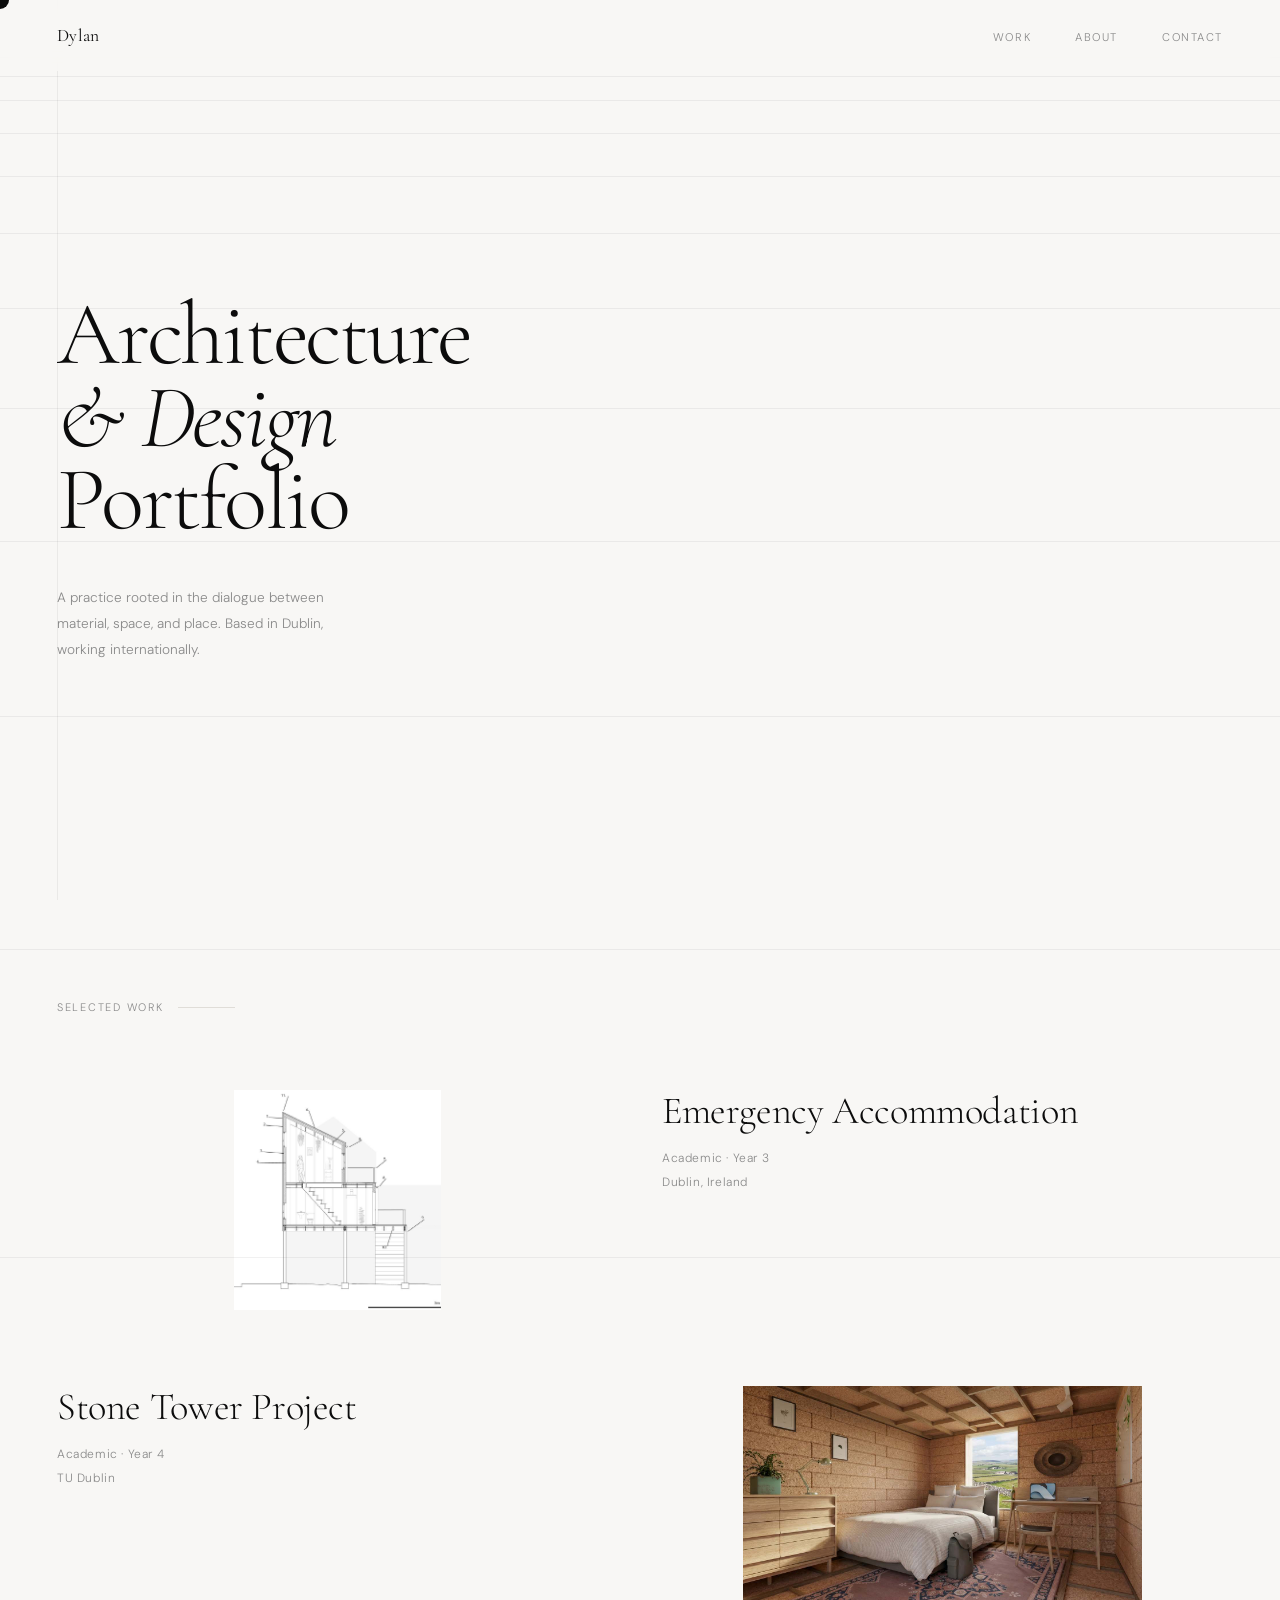
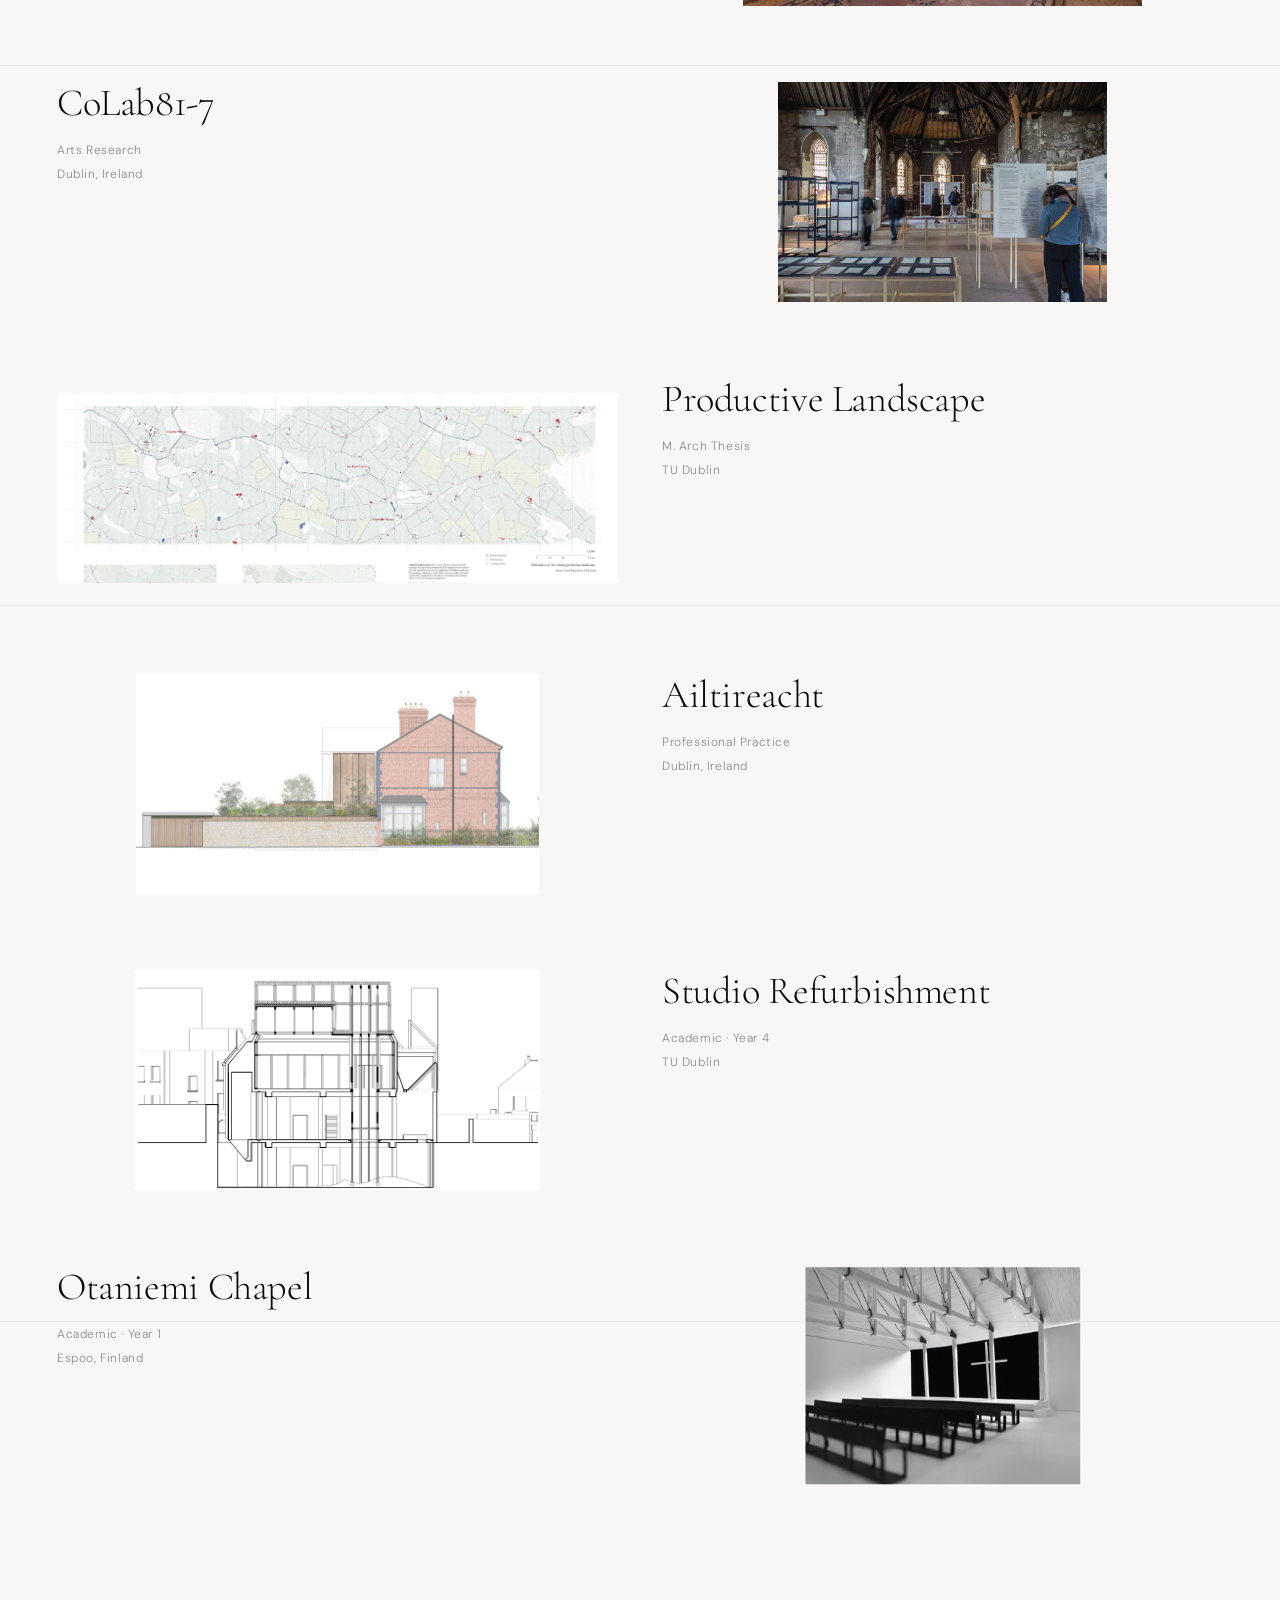
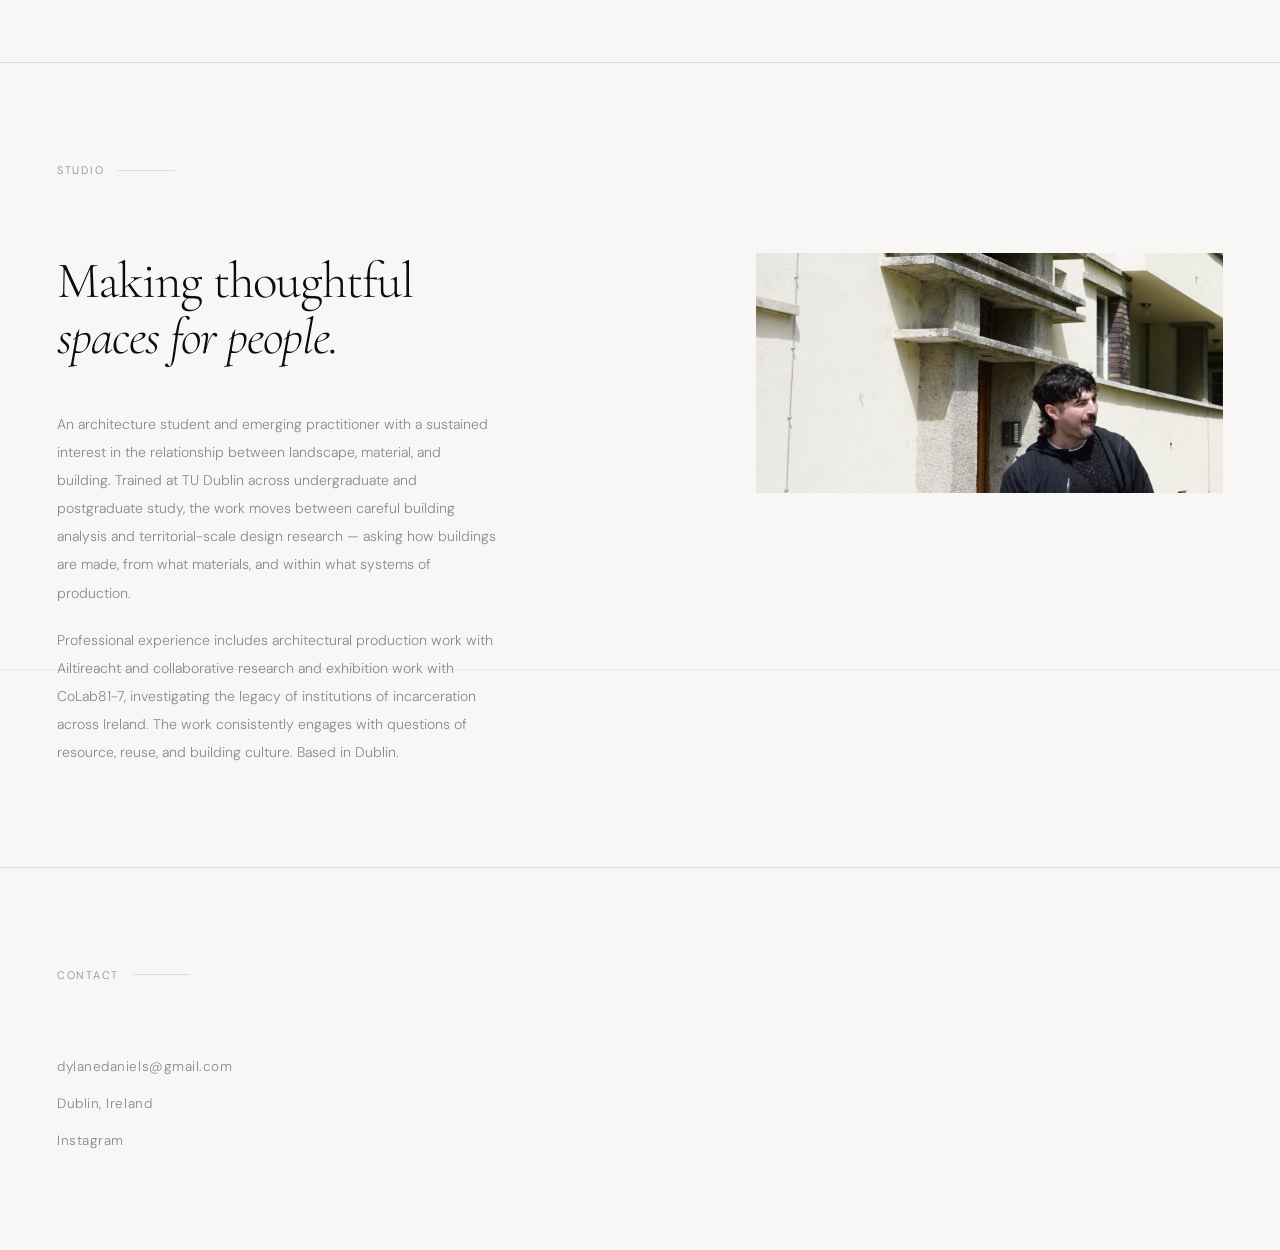
==== index.html @ 980015bb "Remove hover overlay; expand gallery to full width with ψ proportions - Hover overlay and all its CS" ====
<!DOCTYPE html>
<html lang="en">
<head>
  <meta charset="UTF-8">
  <meta name="viewport" content="width=device-width, initial-scale=1.0">
  <title>Dylan — Architecture & Design</title>
  <link rel="preconnect" href="https://fonts.googleapis.com">
  <link href="https://fonts.googleapis.com/css2?family=Cormorant+Garamond:ital,wght@0,300;0,400;1,300&family=DM+Sans:wght@300;400&display=swap" rel="stylesheet">
  <link rel="stylesheet" href="style.css?v=14">
</head>
<body>

  <nav>
    <a class="nav-name" href="#">Dylan</a>
    <ul class="nav-links">
      <li><a href="#work">Work</a></li>
      <li><a href="#about">About</a></li>
      <li><a href="#contact">Contact</a></li>
    </ul>
  </nav>

  <section class="hero">
    <div class="hero-text">
      <h1 class="serif">
        <span class="line">Architecture</span>
        <span class="line"><em>&amp; Design</em></span>
        <span class="line">Portfolio</span>
      </h1>
      <p class="hero-sub">A practice rooted in the dialogue between material, space, and place. Based in Dublin, working internationally.</p>
    </div>
  </section>

  <section id="work" class="work">
    <div class="section-label">Selected Work</div>

    <div class="project-row row-b reveal">
      <div class="proj-info">
        <h2 class="proj-title serif">CoLab81-7</h2>
        <p class="proj-meta">Arts Research<br>Dublin, Ireland</p>
      </div>
      <div class="proj-img">
        <div class="proj-hero-img img-ph img-ph--proj">
          <img src="images/colab81/exhibition-1.jpeg" alt="CoLab81-7">
        </div>
        <div class="proj-images-expanded">
          <div class="img-ph img-ph--proj"><img src="images/colab81/exhibition-2.jpeg" alt="CoLab81-7 Exhibition"></div>
          <div class="img-ph img-ph--proj"><img src="images/colab81/run-map.jpeg" alt="CoLab81-7 Rún Map"></div>
          <div class="img-ph img-ph--proj"><img src="images/colab81/institutions-map.png" alt="CoLab81-7 Institutions Map"></div>
          <div class="img-ph img-ph--proj"><img src="images/colab81/village-map.jpeg" alt="CoLab81-7 Village Map"></div>
          <div class="img-ph img-ph--proj"><img src="images/colab81/felims-document.jpeg" alt="CoLab81-7 Research"></div>
          <div class="img-ph img-ph--proj"><img src="images/colab81/felims-photo.jpeg" alt="CoLab81-7 Research"></div>
        </div>
      </div>
    </div>

    <div class="project-row row-a reveal">
      <div class="proj-img">
        <div class="proj-hero-img img-ph img-ph--proj">
          <img src="images/ailtireacht/elevation.jpeg" alt="Ailtireacht">
        </div>
        <div class="proj-images-expanded">
          <div class="img-ph img-ph--proj"><img src="images/ailtireacht/photomontage.jpeg" alt="Ailtireacht Photomontage"></div>
          <div class="img-ph img-ph--proj"><img src="images/ailtireacht/stair-details.jpeg" alt="Ailtireacht Stair Details"></div>
          <div class="img-ph img-ph--proj"><img src="images/ailtireacht/bedroom-elevation.png" alt="Ailtireacht Bedroom Elevation"></div>
          <div class="img-ph img-ph--proj"><img src="images/ailtireacht/ceiling-plan.jpeg" alt="Ailtireacht Ceiling Plan"></div>
        </div>
      </div>
      <div class="proj-info">
        <h2 class="proj-title serif">Ailtireacht</h2>
        <p class="proj-meta">Professional Practice<br>Dublin, Ireland</p>
      </div>
    </div>

    <div class="project-row row-c reveal">
      <div class="proj-img">
        <div class="proj-hero-img img-ph img-ph--proj">
          <img src="images/productive-landscape/landscape-map.jpeg" alt="Productive Landscape">
        </div>
        <div class="proj-images-expanded">
          <div class="img-ph img-ph--proj"><img src="images/productive-landscape/lackeen-site.jpeg" alt="Lackeen Castle Site"></div>
          <div class="img-ph img-ph--proj"><img src="images/productive-landscape/lackeen-plan.jpeg" alt="Lackeen Castle Plan"></div>
          <div class="img-ph img-ph--proj"><img src="images/productive-landscape/render.jpeg" alt="Productive Landscape Render"></div>
        </div>
      </div>
      <div class="proj-info">
        <h2 class="proj-title serif">Productive Landscape</h2>
        <p class="proj-meta">M. Arch Thesis<br>TU Dublin</p>
      </div>
    </div>

    <div class="project-row row-b reveal">
      <div class="proj-info">
        <h2 class="proj-title serif">Stone Tower Project</h2>
        <p class="proj-meta">Academic · Year 4<br>TU Dublin</p>
      </div>
      <div class="proj-img">
        <div class="proj-hero-img img-ph img-ph--proj">
          <img src="images/stone-tower/interior-render.jpeg" alt="Stone Tower Project">
        </div>
        <div class="proj-images-expanded">
          <div class="img-ph img-ph--proj"><img src="images/stone-tower/tower-section.png" alt="Stone Tower Section"></div>
          <div class="img-ph img-ph--proj"><img src="images/stone-tower/material-detail.jpeg" alt="Stone Tower Material Detail"></div>
          <div class="img-ph img-ph--proj"><img src="images/stone-tower/site-plan.jpeg" alt="Stone Tower Site Plan"></div>
        </div>
      </div>
    </div>

    <div class="project-row row-a reveal">
      <div class="proj-img">
        <div class="proj-hero-img img-ph img-ph--proj">
          <img src="images/studio-refurbishment/section.png" alt="Studio Refurbishment">
        </div>
        <div class="proj-images-expanded">
          <div class="img-ph img-ph--proj"><img src="images/studio-refurbishment/axonometric.jpeg" alt="Studio Refurbishment Axonometric"></div>
          <div class="img-ph img-ph--proj"><img src="images/studio-refurbishment/site-plan.jpeg" alt="Studio Refurbishment Site Plan"></div>
          <div class="img-ph img-ph--proj"><img src="images/studio-refurbishment/floor-plans.jpeg" alt="Studio Refurbishment Floor Plans"></div>
          <div class="img-ph img-ph--proj"><img src="images/studio-refurbishment/elevation-detail.png" alt="Studio Refurbishment Elevation"></div>
        </div>
      </div>
      <div class="proj-info">
        <h2 class="proj-title serif">Studio Refurbishment</h2>
        <p class="proj-meta">Academic · Year 4<br>TU Dublin</p>
      </div>
    </div>

    <div class="project-row row-c reveal">
      <div class="proj-img">
        <div class="proj-hero-img img-ph img-ph--proj">
          <img src="images/emergency-accommodation/section.jpeg" alt="Emergency Accommodation">
        </div>
        <div class="proj-images-expanded">
          <div class="img-ph img-ph--proj"><img src="images/emergency-accommodation/materials.jpeg" alt="Emergency Accommodation Materials"></div>
          <div class="img-ph img-ph--proj"><img src="images/emergency-accommodation/floor-plan.png" alt="Emergency Accommodation Floor Plan"></div>
          <div class="img-ph img-ph--proj"><img src="images/emergency-accommodation/elevation.jpeg" alt="Emergency Accommodation Elevation"></div>
        </div>
      </div>
      <div class="proj-info">
        <h2 class="proj-title serif">Emergency Accommodation</h2>
        <p class="proj-meta">Academic · Year 3<br>Dublin, Ireland</p>
      </div>
    </div>

    <div class="project-row row-b reveal">
      <div class="proj-info">
        <h2 class="proj-title serif">Otaniemi Chapel</h2>
        <p class="proj-meta">Academic · Year 1<br>Espoo, Finland</p>
      </div>
      <div class="proj-img">
        <div class="proj-hero-img img-ph img-ph--proj">
          <img src="images/otaniemi/model-interior.jpeg" alt="Otaniemi Chapel">
        </div>
        <div class="proj-images-expanded">
          <div class="img-ph img-ph--proj"><img src="images/otaniemi/model-axo.png" alt="Otaniemi Chapel Axonometric"></div>
          <div class="img-ph img-ph--proj"><img src="images/otaniemi/sketch.png" alt="Otaniemi Chapel Sketch"></div>
          <div class="img-ph img-ph--proj"><img src="images/otaniemi/sketch-axo.jpeg" alt="Otaniemi Chapel Sketch Axo"></div>
        </div>
      </div>
    </div>

  </section>

  <section id="about" class="about reveal">
    <div class="section-label">Studio</div>
    <div class="about-grid">
      <div class="about-text">
        <h2 class="serif">Making thoughtful<br><em>spaces for people.</em></h2>
        <p>An architecture student and emerging practitioner with a sustained interest in the relationship between landscape, material, and building. Trained at TU Dublin across undergraduate and postgraduate study, the work moves between careful building analysis and territorial-scale design research — asking how buildings are made, from what materials, and within what systems of production.</p>
        <p>Professional experience includes architectural production work with Ailtireacht and collaborative research and exhibition work with CoLab81-7, investigating the legacy of institutions of incarceration across Ireland. The work consistently engages with questions of resource, reuse, and building culture. Based in Dublin.</p>
      </div>
      <div class="about-image">
        <div class="img-ph img-ph--studio">
          <img src="images/colab81/site-research.jpeg" alt="CoLab81-7 Site Research">
        </div>
      </div>
    </div>
  </section>

  <section id="contact" class="contact reveal">
    <div class="section-label">Contact</div>
    <div class="contact-details">
      <a href="mailto:dylanedaniels@gmail.com">dylanedaniels@gmail.com</a>
      <a href="#">Dublin, Ireland</a>
      <a href="https://www.instagram.com/dylanarchitecture/" target="_blank" rel="noopener noreferrer">Instagram</a>
    </div>
  </section>

  <script src="script.js?v=14"></script>
</body>
</html>
---- style.css ----
*, *::before, *::after {
  margin: 0;
  padding: 0;
  box-sizing: border-box;
}

/*
  Spacing scale derived from Van der Laan's Plastic Number (ψ ≈ 1.3247)
  Each step multiplies the previous by ψ, starting from 8px.
  --p1: 8   --p2: 11   --p3: 14   --p4: 19   --p5: 25
  --p6: 33  --p7: 44   --p8: 57   --p9: 76   --p10: 100
  --p11: 133  --p12: 176
  Grid column ratios:
    ψ¹ ≈ 4:3   ψ² ≈ 7:4   ψ³ ≈ 7:3   ψ⁷ ≈ 7:1
*/
:root {
  --bg:     #F8F7F5;
  --text:   #0C0C0C;
  --muted:  #8A8A8A;
  --border: #E0DDD8;
  --line:   rgba(12, 12, 12, 0.055);
  --serif:  'Cormorant Garamond', Georgia, serif;
  --sans:   'DM Sans', sans-serif;

  --p1:  8px;
  --p2:  11px;
  --p3:  14px;
  --p4:  19px;
  --p5:  25px;
  --p6:  33px;
  --p7:  44px;
  --p8:  57px;
  --p9:  76px;
  --p10: 100px;
  --p11: 133px;
  --p12: 176px;
}

html { scroll-behavior: smooth; }

body {
  background: var(--bg);
  color: var(--text);
  font-family: var(--sans);
  font-weight: 300;
  overflow-x: hidden;
  cursor: none;
}

.serif { font-family: var(--serif); }

/* ── PROPORTIONAL LINE SYSTEM ── */
/* Lines are injected by JS at ψ-interval positions */
.pn-line {
  position: absolute;
  left: 0;
  right: 0;
  height: 0.5px;
  background: var(--line);
  pointer-events: none;
  z-index: 0;
}

/* Left margin rule — a single vertical line like an architectural margin */
body::before {
  content: '';
  position: fixed;
  top: 0;
  bottom: 0;
  left: var(--p8);
  width: 0.5px;
  background: var(--line);
  pointer-events: none;
  z-index: 1;
}

/* ── NAV ── */
nav {
  position: fixed;
  top: 0;
  left: 0;
  right: 0;
  padding: var(--p5) var(--p8);
  display: flex;
  justify-content: space-between;
  align-items: center;
  z-index: 100;
  background: rgba(248, 247, 245, 0.92);
  backdrop-filter: blur(10px);
  -webkit-backdrop-filter: blur(10px);
}

.nav-name {
  font-family: var(--serif);
  font-size: 1.1rem;
  font-weight: 400;
  letter-spacing: 0.02em;
  text-decoration: none;
  color: var(--text);
}

.nav-links {
  display: flex;
  gap: var(--p7);
  list-style: none;
}

.nav-links a {
  font-size: 0.7rem;
  letter-spacing: 0.14em;
  text-transform: uppercase;
  text-decoration: none;
  color: var(--muted);
  transition: color 0.2s;
}

.nav-links a:hover { color: var(--text); }

/* ── HERO ── */
.hero {
  min-height: 100vh;
  padding: var(--p11) var(--p8) var(--p9);
  display: flex;
  flex-direction: column;
  justify-content: center;
  position: relative;
}

.hero-text h1 {
  font-size: clamp(3.5rem, 7vw, 7rem);
  font-weight: 300;
  line-height: 0.92;
  letter-spacing: -0.025em;
  overflow: hidden;
}

.hero-text h1 .line {
  display: block;
  opacity: 0;
  transform: translateY(100%);
  animation: slideUp 1s cubic-bezier(0.16, 1, 0.3, 1) forwards;
}

.hero-text h1 .line:nth-child(2) { animation-delay: 0.12s; }
.hero-text h1 .line:nth-child(3) { animation-delay: 0.24s; }

.hero-sub {
  margin-top: var(--p7);
  font-size: 0.85rem;
  line-height: 1.9;
  color: var(--muted);
  max-width: 300px;
  opacity: 0;
  animation: fadeIn 1s ease 0.6s forwards;
}

.hero-image {
  opacity: 0;
  animation: fadeIn 1.2s ease 0.3s forwards;
  overflow: hidden;
}

.hero-image img {
  width: 100%;
  height: 70vh;
  object-fit: cover;
  display: block;
}

/* ── SECTION LABEL ── */
.section-label {
  font-size: 0.68rem;
  letter-spacing: 0.16em;
  text-transform: uppercase;
  color: var(--muted);
  margin-bottom: var(--p9);
  display: flex;
  align-items: center;
  gap: var(--p3);
}

.section-label::after {
  content: '';
  display: block;
  height: 0.5px;
  width: var(--p8);
  background: var(--border);
}

/* ── WORK ── */
.work {
  padding: var(--p10) var(--p8);
  position: relative;
}

.project-row {
  display: grid;
  align-items: start;
  margin-bottom: var(--p9);
}

.row-a {
  grid-template-columns: 1fr 1fr;
  gap: var(--p7);
}

.row-b {
  grid-template-columns: 1fr 1fr;
  gap: var(--p7);
}

.row-c {
  grid-template-columns: 1fr 1fr;
  gap: var(--p7);
}

/* ── PROJECT IMAGE ── */
.proj-img {
  position: relative;
  opacity: 0;
  transition: opacity 0.85s cubic-bezier(0.25, 0.46, 0.45, 0.94),
              transform 0.85s cubic-bezier(0.25, 0.46, 0.45, 0.94);
}

.proj-img.from-left  { transform: translateX(-64px); }
.proj-img.from-right { transform: translateX(64px); }

.proj-img.in-view {
  opacity: 1;
  transform: translateX(0);
}

/* ── PROJECT HERO IMAGE ── */
.proj-hero-img {
  position: relative;
  cursor: pointer;
  height: 220px;
  background: var(--bg);
}

/* ── PROJECT IMAGES EXPANDED ── */

/* Hidden until expanded */
.proj-images-expanded {
  display: none;
}

/* Project row goes full-width when a gallery is open */
.project-row.row-expanded {
  grid-template-columns: 1fr;
}

/* Expanded: plastic-number column ratios ψ²:ψ:1 ≈ 1.75:1.32:1 */
.proj-img.expanded {
  display: grid;
  grid-template-columns: 1.75fr 1.32fr 1fr;
  column-gap: var(--p3);
  row-gap: var(--p4);
  align-items: start;
}

/* Hero spans the full top row */
.proj-img.expanded .proj-hero-img {
  grid-column: 1 / -1;
  height: 300px;
}

/* Expanded children flow directly into the parent grid */
.proj-img.expanded .proj-images-expanded {
  display: contents;
}

.proj-images-expanded .img-ph--proj {
  overflow: hidden;
  cursor: pointer;
  background: none;
  height: 240px;
  opacity: 0;
  transform: translateY(20px) scale(0.96);
  transition: opacity 0.48s ease, transform 0.48s cubic-bezier(0.16, 1, 0.3, 1);
}

/* Animated class (added via double-RAF) triggers the transition */
.proj-img.expanded.animated .proj-images-expanded .img-ph--proj {
  opacity: 1;
  transform: translateY(0) scale(1);
}

.proj-images-expanded .img-ph--proj:nth-child(1) { transition-delay: 0.05s; }
.proj-images-expanded .img-ph--proj:nth-child(2) { transition-delay: 0.10s; }
.proj-images-expanded .img-ph--proj:nth-child(3) { transition-delay: 0.15s; }
.proj-images-expanded .img-ph--proj:nth-child(4) { transition-delay: 0.20s; }
.proj-images-expanded .img-ph--proj:nth-child(5) { transition-delay: 0.25s; }
.proj-images-expanded .img-ph--proj:nth-child(6) { transition-delay: 0.30s; }
.proj-images-expanded .img-ph--proj:nth-child(7) { transition-delay: 0.35s; }

.proj-images-expanded .img-ph--proj img {
  width: 100%;
  height: 100%;
  object-fit: contain;
  display: block;
}


/* ── PROJECT INFO ── */
.proj-info {

  opacity: 0;
  transform: translateY(22px);
  transition: opacity 0.8s ease 0.22s, transform 0.8s ease 0.22s;
}

.proj-info.in-view {
  opacity: 1;
  transform: translateY(0);
}

/* ── PROJECT INFO ── */
.proj-title {
  font-size: clamp(1.6rem, 3vw, 2.4rem);
  font-weight: 300;
  line-height: 1.1;
  letter-spacing: -0.01em;
  margin-bottom: var(--p3);
}

.proj-meta {
  font-size: 0.75rem;
  color: var(--muted);
  letter-spacing: 0.05em;
  line-height: 2;
}

.proj-link {
  display: inline-block;
  margin-top: var(--p5);
  font-size: 0.7rem;
  letter-spacing: 0.12em;
  text-transform: uppercase;
  text-decoration: none;
  color: var(--text);
  border-bottom: 0.5px solid var(--text);
  padding-bottom: 2px;
  transition: opacity 0.2s;
}

.proj-link:hover { opacity: 0.4; }

/* ── ABOUT — 4:3 ratio ── */
.about {
  padding: var(--p10) var(--p8);
  border-top: 0.5px solid var(--border);
  position: relative;
}

.about-grid {
  display: grid;
  grid-template-columns: 4fr 3fr;
  gap: var(--p9);
  align-items: start;
}

.about-text h2 {
  font-size: clamp(2rem, 4vw, 3.5rem);
  font-weight: 300;
  line-height: 1.1;
  letter-spacing: -0.02em;
  margin-bottom: var(--p7);
}

.about-text p {
  font-size: 0.88rem;
  line-height: 2;
  color: var(--muted);
  max-width: 440px;
}

.about-text p + p { margin-top: var(--p4); }

.about-image img {
  width: 100%;
  height: 240px;
  object-fit: cover;
  display: block;
}

/* ── CONTACT ── */
.contact {
  padding: var(--p10) var(--p8) var(--p10);
  border-top: 0.5px solid var(--border);
  position: relative;
}

.contact-details {
  display: flex;
  flex-direction: column;
  gap: var(--p4);
}

.contact-details a {
  display: inline-block;
  font-size: 0.85rem;
  color: var(--muted);
  text-decoration: none;
  letter-spacing: 0.04em;
  transition: color 0.2s;
  width: fit-content;
  border-bottom: 0.5px solid transparent;
}

.contact-details a:hover {
  color: var(--text);
  border-bottom-color: var(--text);
}

/* ── IMAGE PLACEHOLDERS ── */
/* Remove these and use <img> tags once you have real photos */
.img-ph {
  width: 100%;
  background: var(--bg);
}

.img-ph--hero   { height: 70vh; min-height: 320px; }
.img-ph--studio { height: 240px; }

.img-ph img {
  width: 100%;
  height: 100%;
  object-fit: cover;
  display: block;
}

/* Hero images: contained within fixed-height box, no crop */
.proj-hero-img img {
  width: 100%;
  height: 100%;
  object-fit: contain;
  display: block;
}


/* ── SCROLL REVEAL ── */
.reveal {
  opacity: 0;
  transform: translateY(var(--p6));
  transition: opacity 0.9s ease, transform 0.9s ease;
}

.reveal.visible {
  opacity: 1;
  transform: translateY(0);
}

/* Project rows use per-element animation — bypass generic reveal */
.project-row.reveal {
  opacity: 1;
  transform: none;
  transition: none;
}

/* ── ANIMATIONS ── */
@keyframes slideUp {
  to { opacity: 1; transform: translateY(0); }
}

@keyframes fadeIn {
  to { opacity: 1; }
}

/* ── CURSOR ── */
.cursor-dot {
  position: fixed;
  top: -9px;
  left: -9px;
  width: 18px;
  height: 18px;
  background: var(--text);
  border-radius: 50%;
  pointer-events: none;
  z-index: 9999;
  mix-blend-mode: multiply;
  transition: width 0.3s ease, height 0.3s ease,
              top 0.3s ease, left 0.3s ease;
}

.cursor-dot.cursor-grow {
  width: 52px;
  height: 52px;
  top: -26px;
  left: -26px;
}

/* ── LIGHTBOX ── */
.lightbox {
  position: fixed;
  inset: 0;
  background: rgba(12, 12, 12, 0.92);
  z-index: 9000;
  display: flex;
  align-items: center;
  justify-content: center;
  padding: var(--p7);
  opacity: 0;
  pointer-events: none;
  transition: opacity 0.35s ease;
}

.lightbox.active {
  opacity: 1;
  pointer-events: all;
}

.lightbox-img-wrap img {
  max-width: 90vw;
  max-height: 90vh;
  object-fit: contain;
  display: block;
}

.lightbox-close {
  position: absolute;
  top: var(--p5);
  right: var(--p6);
  width: 40px;
  height: 40px;
  background: none;
  border: 0.5px solid rgba(248, 247, 245, 0.35);
  color: rgba(248, 247, 245, 0.7);
  font-size: 1.2rem;
  cursor: pointer;
  display: flex;
  align-items: center;
  justify-content: center;
  transition: color 0.2s, border-color 0.2s;
}

.lightbox-close:hover {
  color: #F8F7F5;
  border-color: rgba(248, 247, 245, 0.7);
}

/* ── MOBILE ── */
@media (max-width: 768px) {
  body::before { display: none; }

  nav { padding: var(--p4) var(--p5); }

  .nav-links { gap: var(--p5); }

  .hero {
    grid-template-columns: 1fr;
    padding: 110px var(--p5) var(--p9);
    min-height: auto;
    gap: var(--p6);
  }

  .hero-image img { height: 50vw; min-height: 240px; }

  .work { padding: var(--p9) var(--p5); }

  .project-row,
  .row-a, .row-b, .row-c {
    grid-template-columns: 1fr;
    margin-top: 0;
    gap: var(--p5);
    margin-bottom: var(--p8);
  }

  .row-b .proj-info { order: 2; }
  .row-b .proj-img  { order: 1; }

  .proj-img.from-left,
  .proj-img.from-right { transform: translateY(32px); }

  .about {
    padding: var(--p9) var(--p5);
  }

  .about-grid {
    grid-template-columns: 1fr;
    gap: var(--p6);
  }

  .about-image { display: none; }

  .contact { padding: var(--p9) var(--p5); }

  .img-ph--hero  { height: 50vw; min-height: 240px; }
  .img-ph--studio { height: 320px; }

  .cursor-dot { display: none; }
}
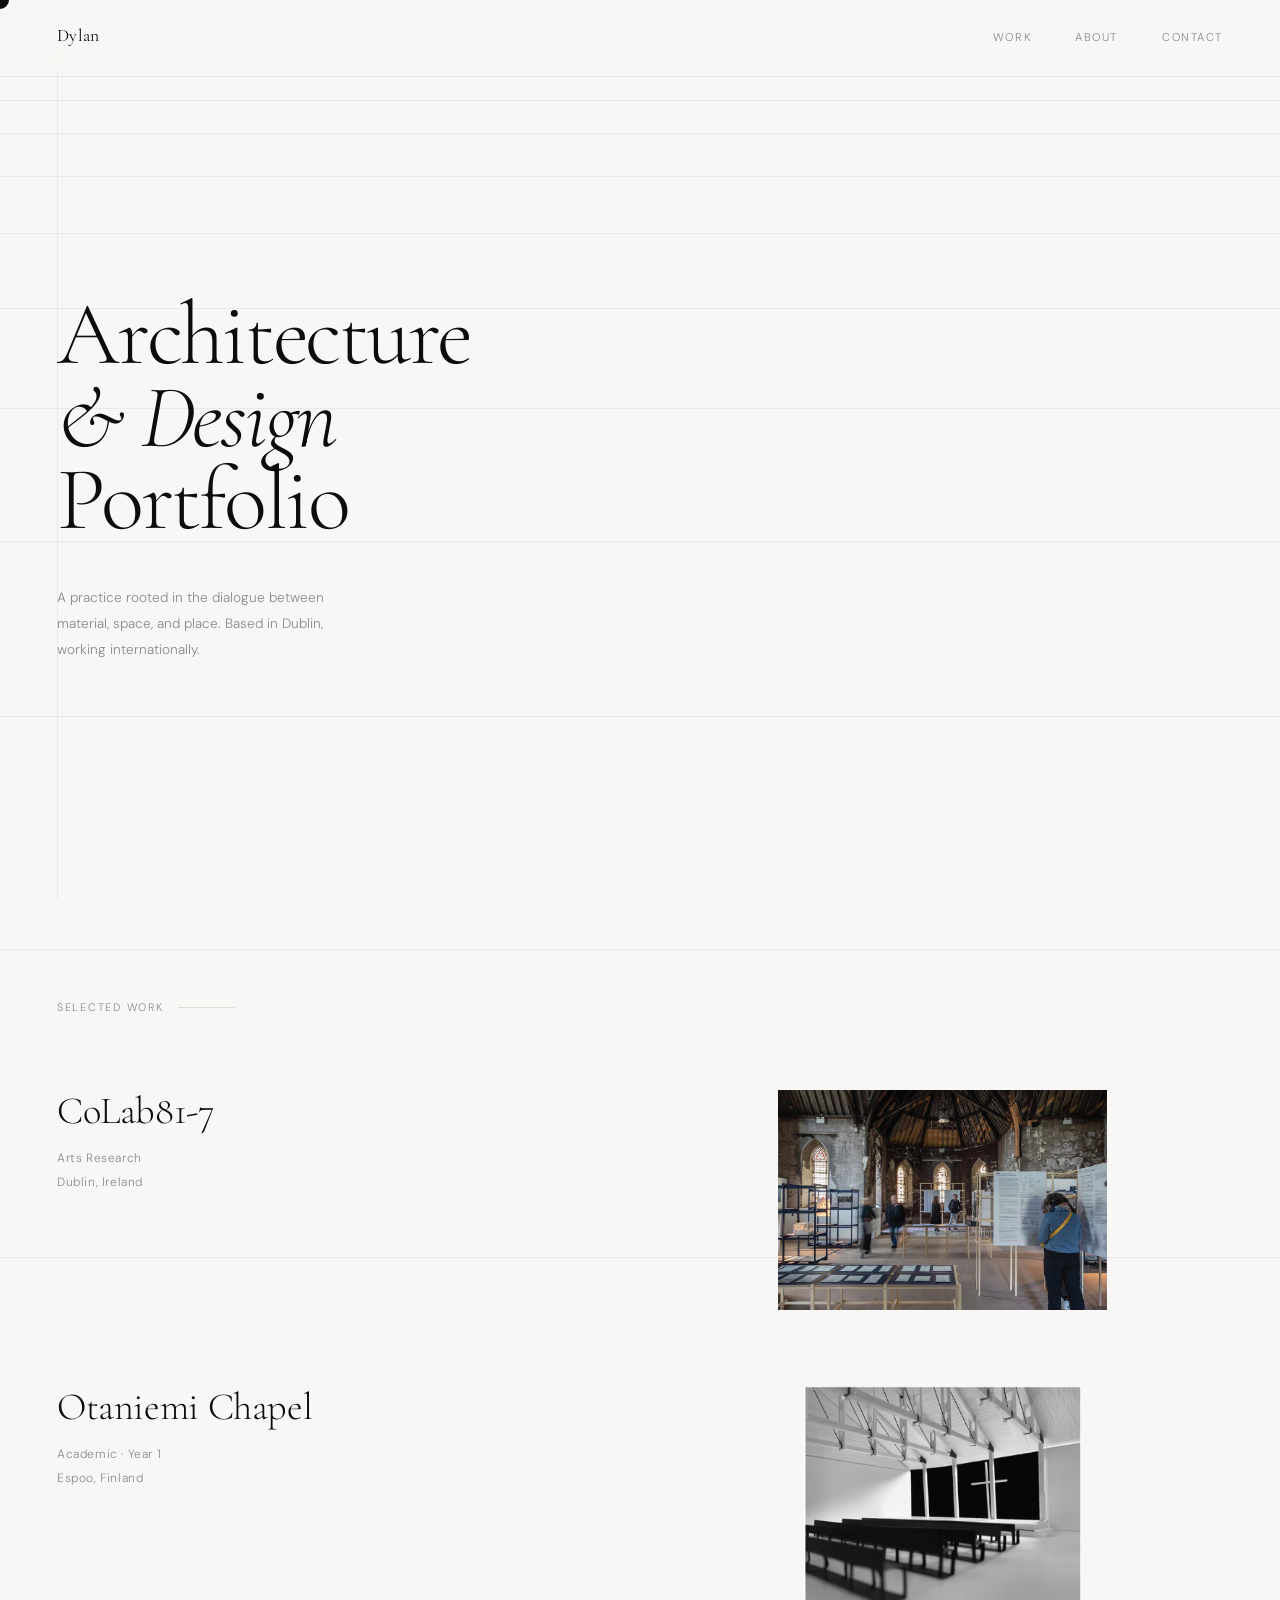
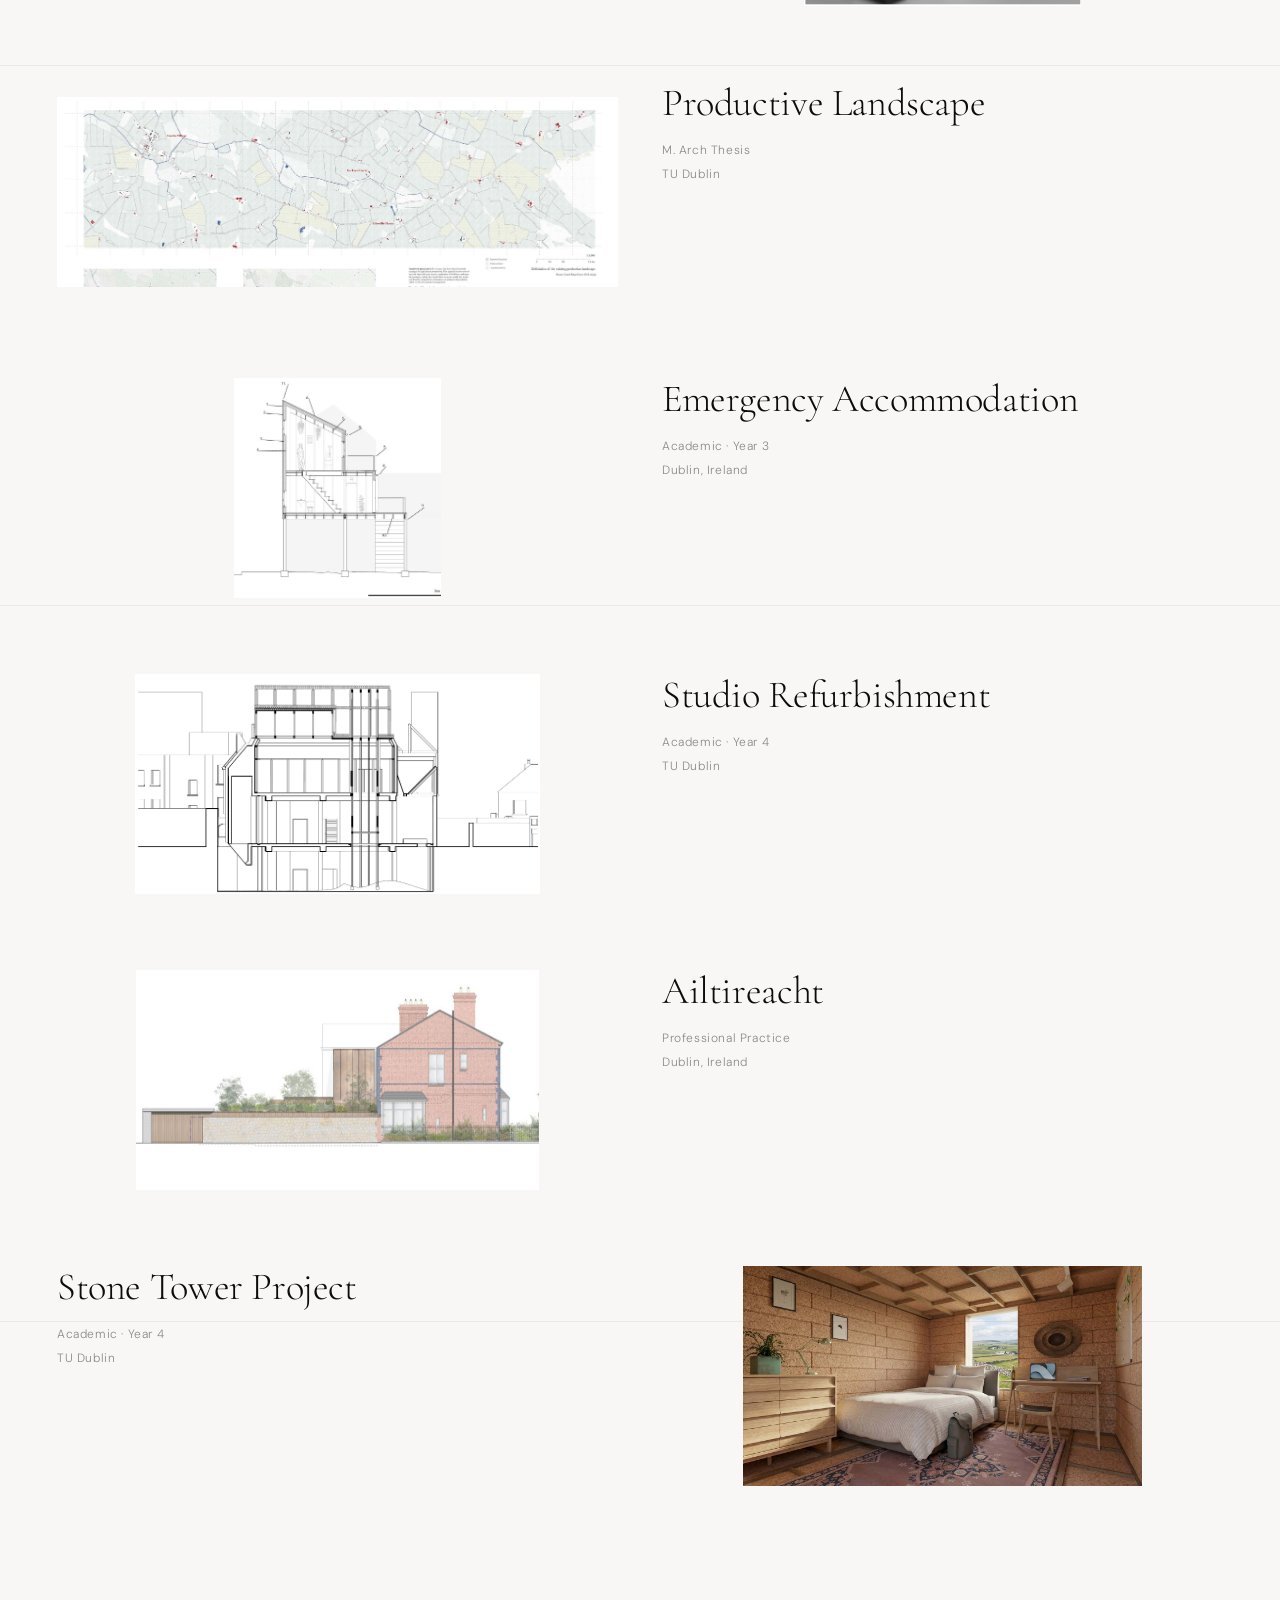
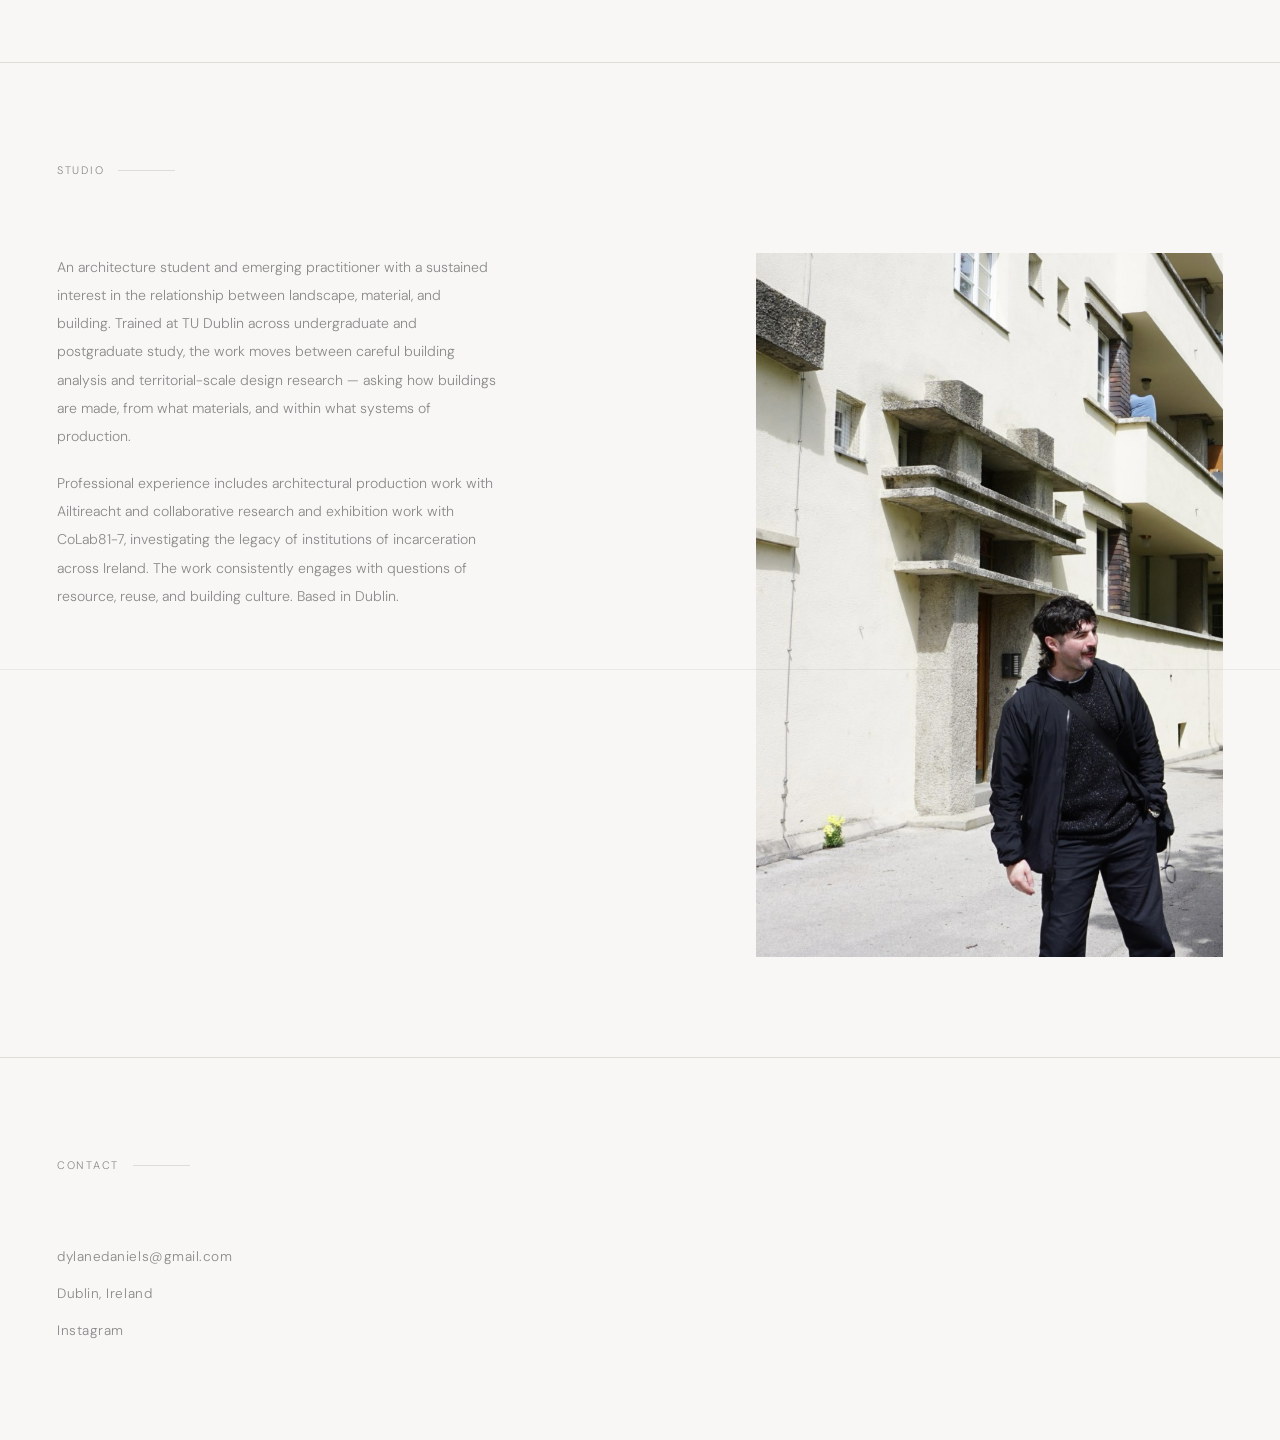
==== commit f3f60f16: "Clip-path transitions, no hover text/cursor, uncropped about image - Gallery images now use clip-pat" ====
--- a/index.html
+++ b/index.html
@@ -6,7 +6,7 @@
   <title>Dylan — Architecture & Design</title>
   <link rel="preconnect" href="https://fonts.googleapis.com">
   <link href="https://fonts.googleapis.com/css2?family=Cormorant+Garamond:ital,wght@0,300;0,400;1,300&family=DM+Sans:wght@300;400&display=swap" rel="stylesheet">
-  <link rel="stylesheet" href="style.css?v=14">
+  <link rel="stylesheet" href="style.css?v=15">
 </head>
 <body>
 
@@ -163,7 +163,6 @@
     <div class="section-label">Studio</div>
     <div class="about-grid">
       <div class="about-text">
-        <h2 class="serif">Making thoughtful<br><em>spaces for people.</em></h2>
         <p>An architecture student and emerging practitioner with a sustained interest in the relationship between landscape, material, and building. Trained at TU Dublin across undergraduate and postgraduate study, the work moves between careful building analysis and territorial-scale design research — asking how buildings are made, from what materials, and within what systems of production.</p>
         <p>Professional experience includes architectural production work with Ailtireacht and collaborative research and exhibition work with CoLab81-7, investigating the legacy of institutions of incarceration across Ireland. The work consistently engages with questions of resource, reuse, and building culture. Based in Dublin.</p>
       </div>
--- a/style.css
+++ b/style.css
@@ -38,6 +38,9 @@
 
 html { scroll-behavior: smooth; }
 
+/* Suppress browser's default hand cursor everywhere — custom cursor handles it */
+a, button { cursor: none; }
+
 body {
   background: var(--bg);
   color: var(--text);
@@ -233,9 +236,10 @@
 /* ── PROJECT HERO IMAGE ── */
 .proj-hero-img {
   position: relative;
-  cursor: pointer;
+  cursor: none;
   height: 220px;
   background: var(--bg);
+  transition: height 0.6s cubic-bezier(0.16, 1, 0.3, 1);
 }
 
 /* ── PROJECT IMAGES EXPANDED ── */
@@ -272,27 +276,25 @@
 
 .proj-images-expanded .img-ph--proj {
   overflow: hidden;
-  cursor: pointer;
+  cursor: none;
   background: none;
   height: 240px;
-  opacity: 0;
-  transform: translateY(20px) scale(0.96);
-  transition: opacity 0.48s ease, transform 0.48s cubic-bezier(0.16, 1, 0.3, 1);
-}
-
-/* Animated class (added via double-RAF) triggers the transition */
+  clip-path: inset(0 0 100% 0);
+  transition: clip-path 0.75s cubic-bezier(0.16, 1, 0.3, 1);
+}
+
+/* Animated class (added via double-RAF) reveals images top-to-bottom */
 .proj-img.expanded.animated .proj-images-expanded .img-ph--proj {
-  opacity: 1;
-  transform: translateY(0) scale(1);
-}
-
-.proj-images-expanded .img-ph--proj:nth-child(1) { transition-delay: 0.05s; }
-.proj-images-expanded .img-ph--proj:nth-child(2) { transition-delay: 0.10s; }
-.proj-images-expanded .img-ph--proj:nth-child(3) { transition-delay: 0.15s; }
-.proj-images-expanded .img-ph--proj:nth-child(4) { transition-delay: 0.20s; }
-.proj-images-expanded .img-ph--proj:nth-child(5) { transition-delay: 0.25s; }
-.proj-images-expanded .img-ph--proj:nth-child(6) { transition-delay: 0.30s; }
-.proj-images-expanded .img-ph--proj:nth-child(7) { transition-delay: 0.35s; }
+  clip-path: inset(0 0 0% 0);
+}
+
+.proj-images-expanded .img-ph--proj:nth-child(1) { transition-delay: 0.04s; }
+.proj-images-expanded .img-ph--proj:nth-child(2) { transition-delay: 0.12s; }
+.proj-images-expanded .img-ph--proj:nth-child(3) { transition-delay: 0.20s; }
+.proj-images-expanded .img-ph--proj:nth-child(4) { transition-delay: 0.28s; }
+.proj-images-expanded .img-ph--proj:nth-child(5) { transition-delay: 0.36s; }
+.proj-images-expanded .img-ph--proj:nth-child(6) { transition-delay: 0.44s; }
+.proj-images-expanded .img-ph--proj:nth-child(7) { transition-delay: 0.52s; }
 
 .proj-images-expanded .img-ph--proj img {
   width: 100%;
@@ -379,8 +381,6 @@
 
 .about-image img {
   width: 100%;
-  height: 240px;
-  object-fit: cover;
   display: block;
 }
 
@@ -421,7 +421,7 @@
 }
 
 .img-ph--hero   { height: 70vh; min-height: 320px; }
-.img-ph--studio { height: 240px; }
+.img-ph--studio { height: auto; }
 
 .img-ph img {
   width: 100%;
@@ -436,6 +436,12 @@
   height: 100%;
   object-fit: contain;
   display: block;
+}
+
+/* About image: natural proportions, no forced height or crop */
+.about-image .img-ph img {
+  height: auto;
+  object-fit: initial;
 }
 
 
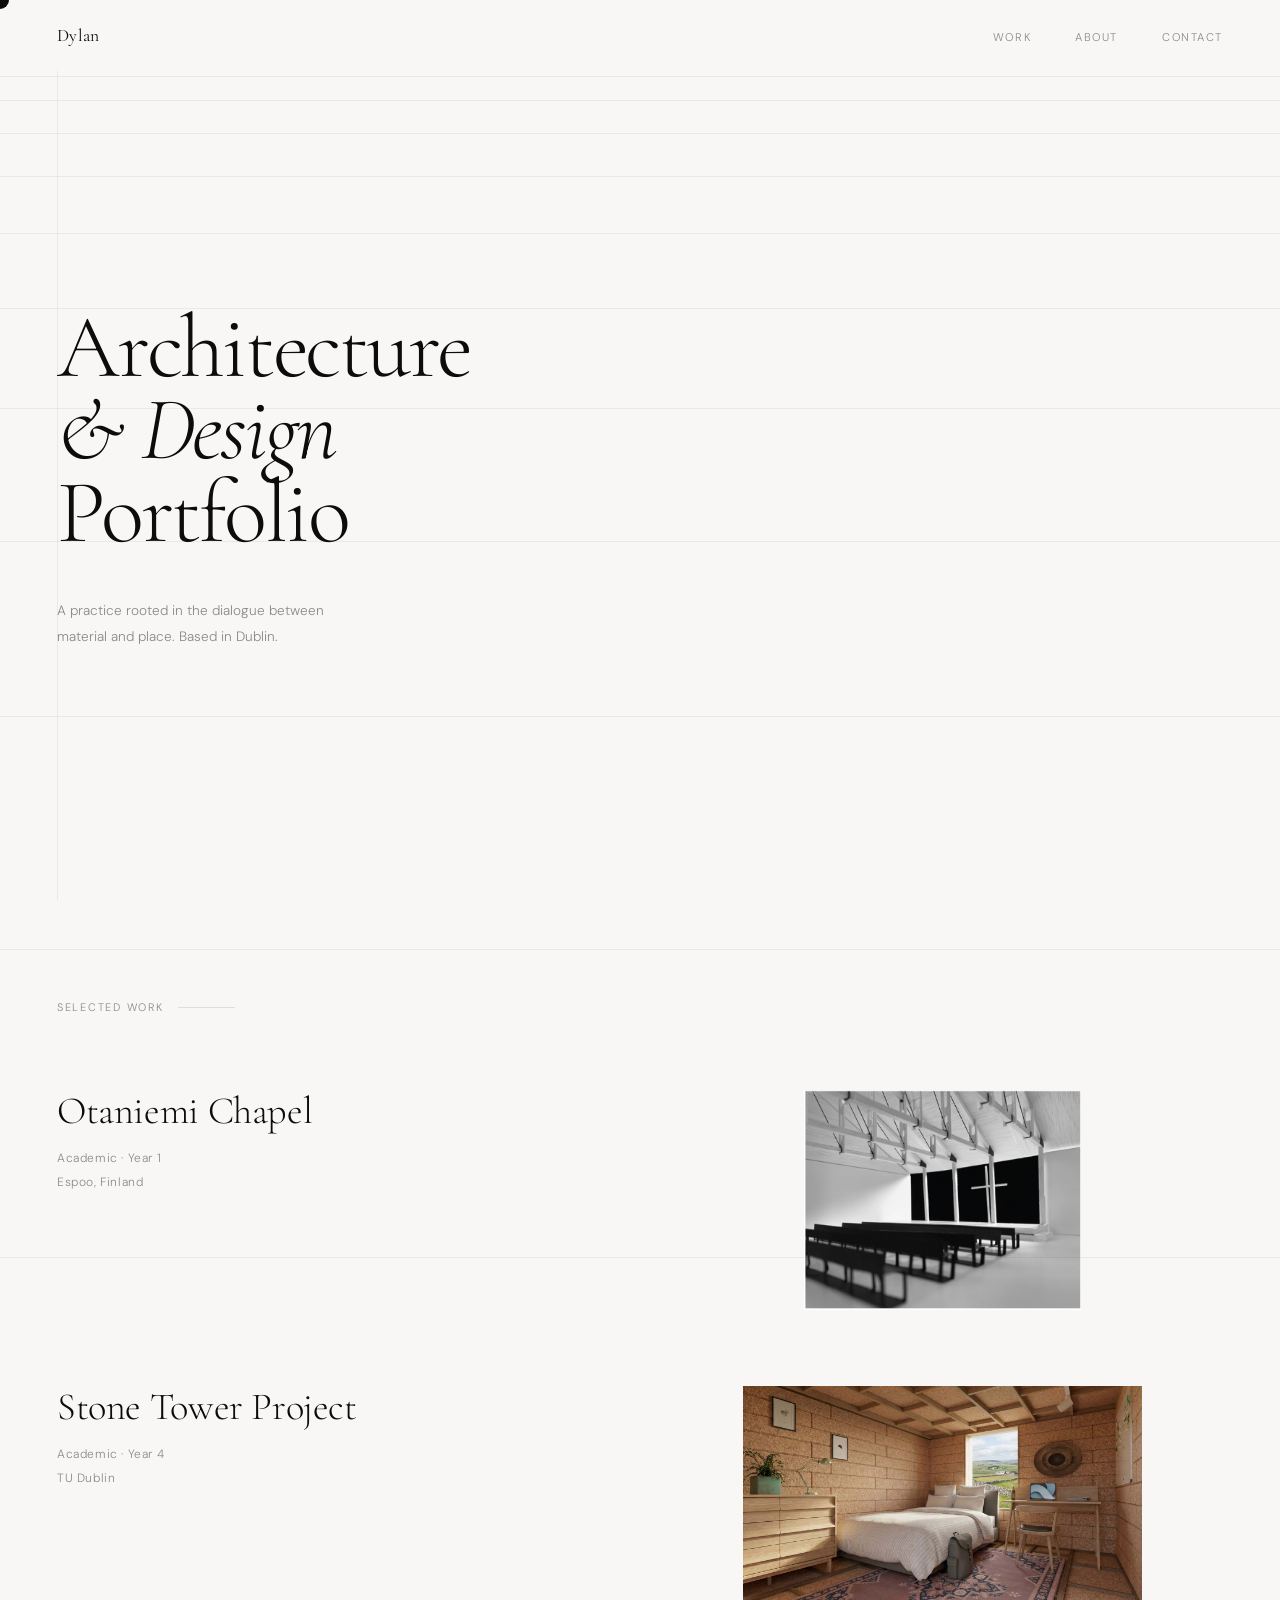
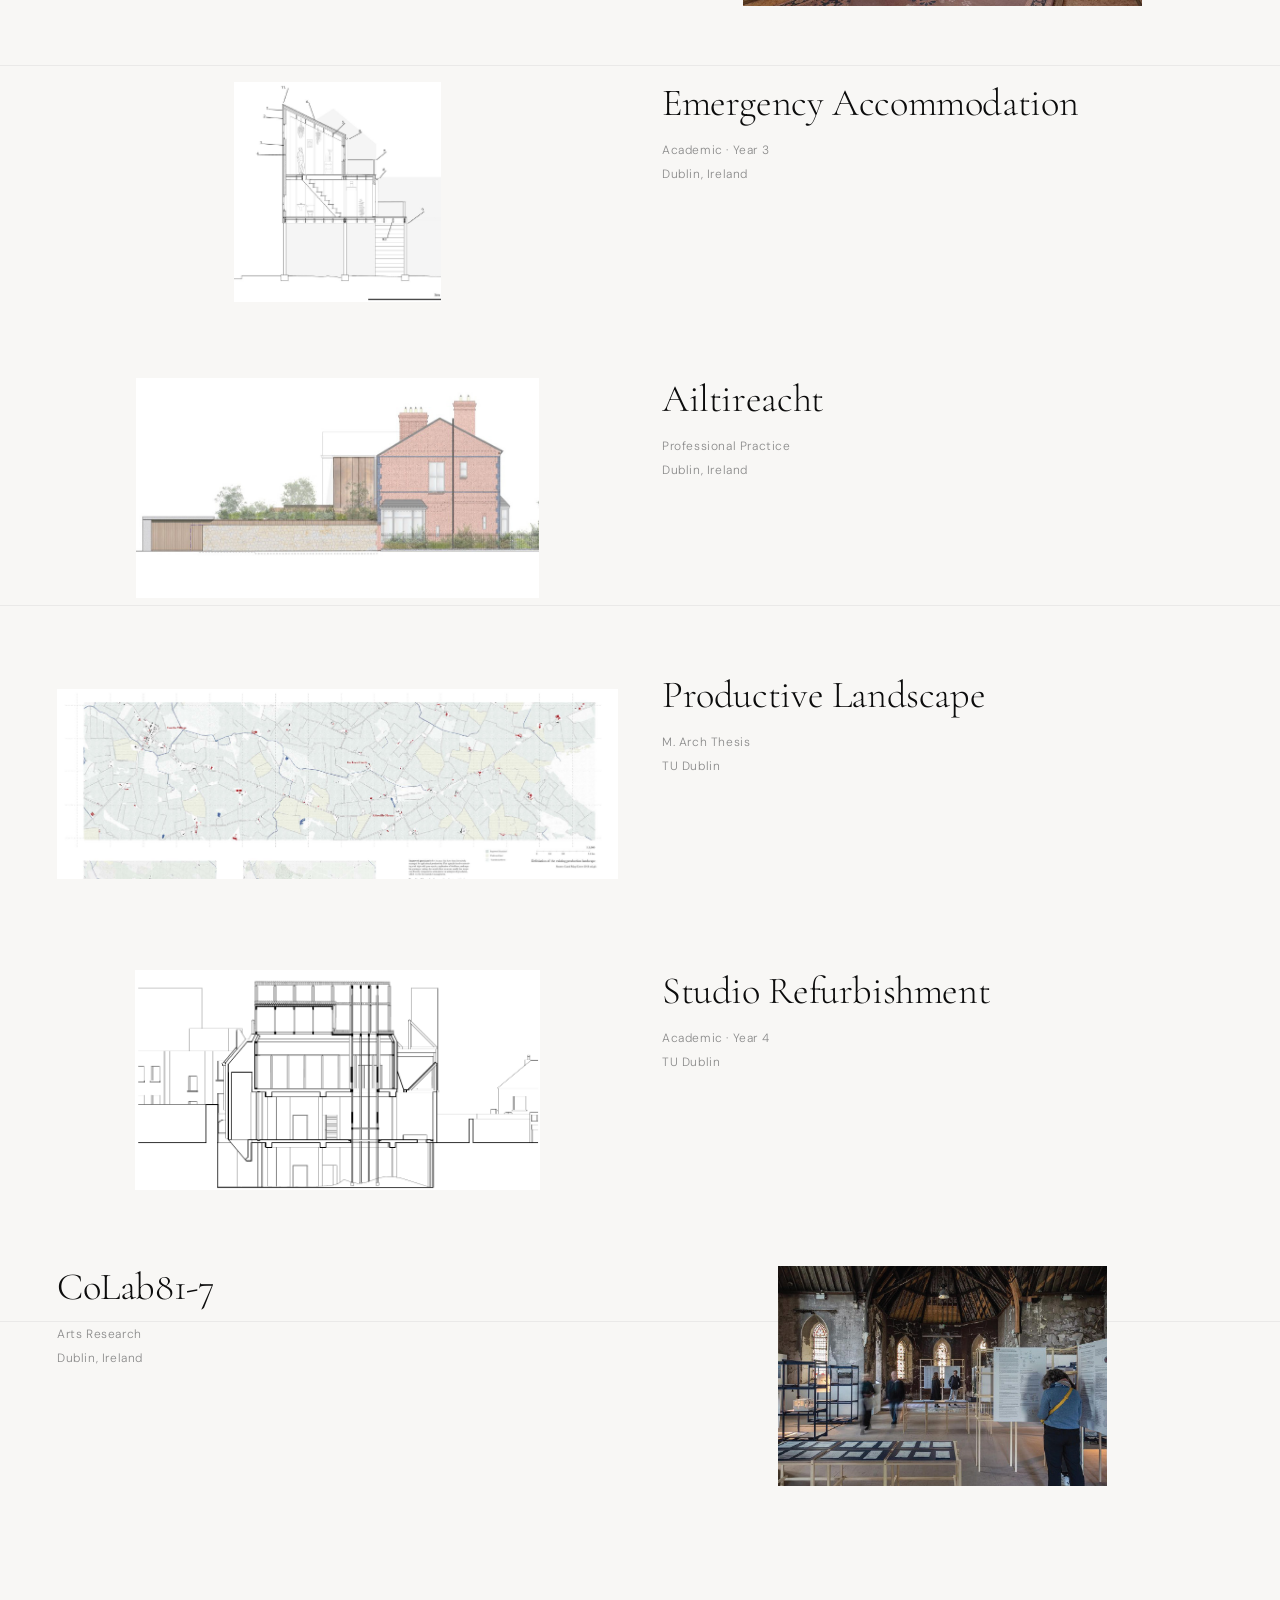
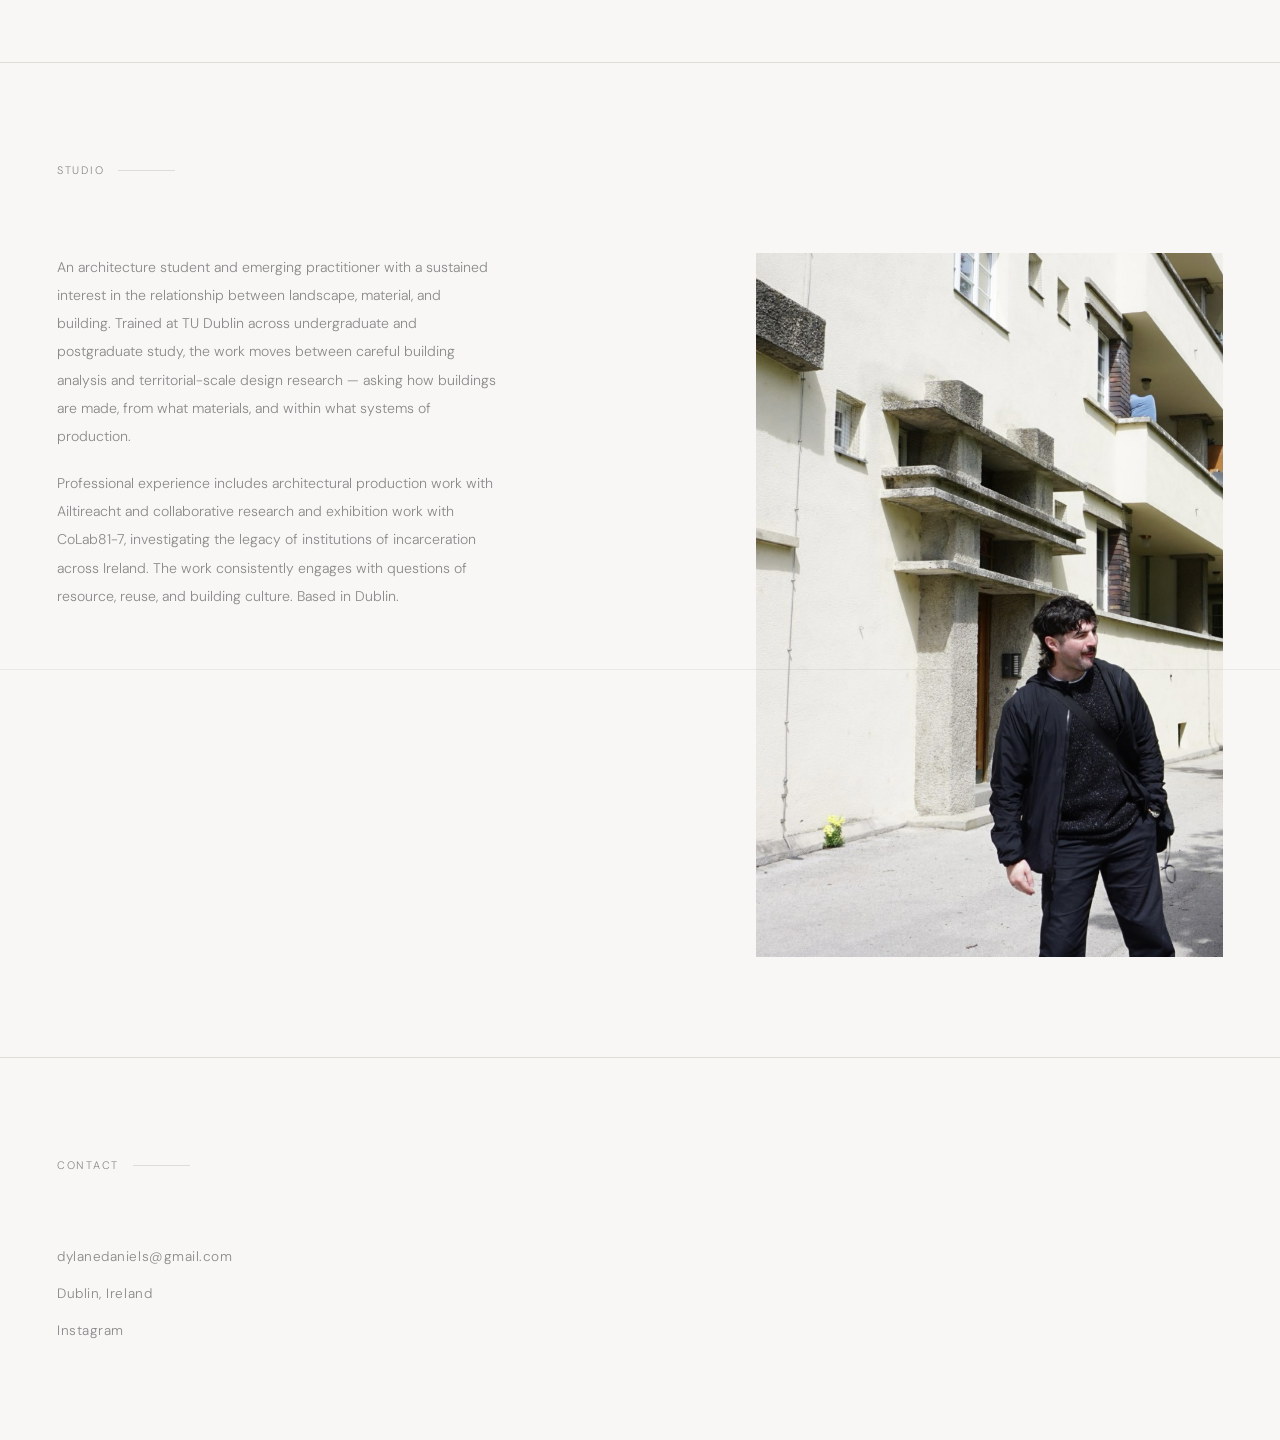
==== commit b9de0527: "Fix broken about image path and bump asset versions to v16 Co-Authored-By: Claude Sonnet 4.6 <norepl" ====
--- a/index.html
+++ b/index.html
@@ -6,7 +6,7 @@
   <title>Dylan — Architecture & Design</title>
   <link rel="preconnect" href="https://fonts.googleapis.com">
   <link href="https://fonts.googleapis.com/css2?family=Cormorant+Garamond:ital,wght@0,300;0,400;1,300&family=DM+Sans:wght@300;400&display=swap" rel="stylesheet">
-  <link rel="stylesheet" href="style.css?v=15">
+  <link rel="stylesheet" href="style.css?v=16">
 </head>
 <body>
 
@@ -26,7 +26,7 @@
         <span class="line"><em>&amp; Design</em></span>
         <span class="line">Portfolio</span>
       </h1>
-      <p class="hero-sub">A practice rooted in the dialogue between material, space, and place. Based in Dublin, working internationally.</p>
+      <p class="hero-sub">A practice rooted in the dialogue between material and place. Based in Dublin.</p>
     </div>
   </section>
 
@@ -168,7 +168,7 @@
       </div>
       <div class="about-image">
         <div class="img-ph img-ph--studio">
-          <img src="images/colab81/site-research.jpeg" alt="CoLab81-7 Site Research">
+          <img src="images/site-research.jpeg" alt="CoLab81-7 Site Research">
         </div>
       </div>
     </div>
@@ -183,6 +183,6 @@
     </div>
   </section>
 
-  <script src="script.js?v=14"></script>
+  <script src="script.js?v=16"></script>
 </body>
 </html>
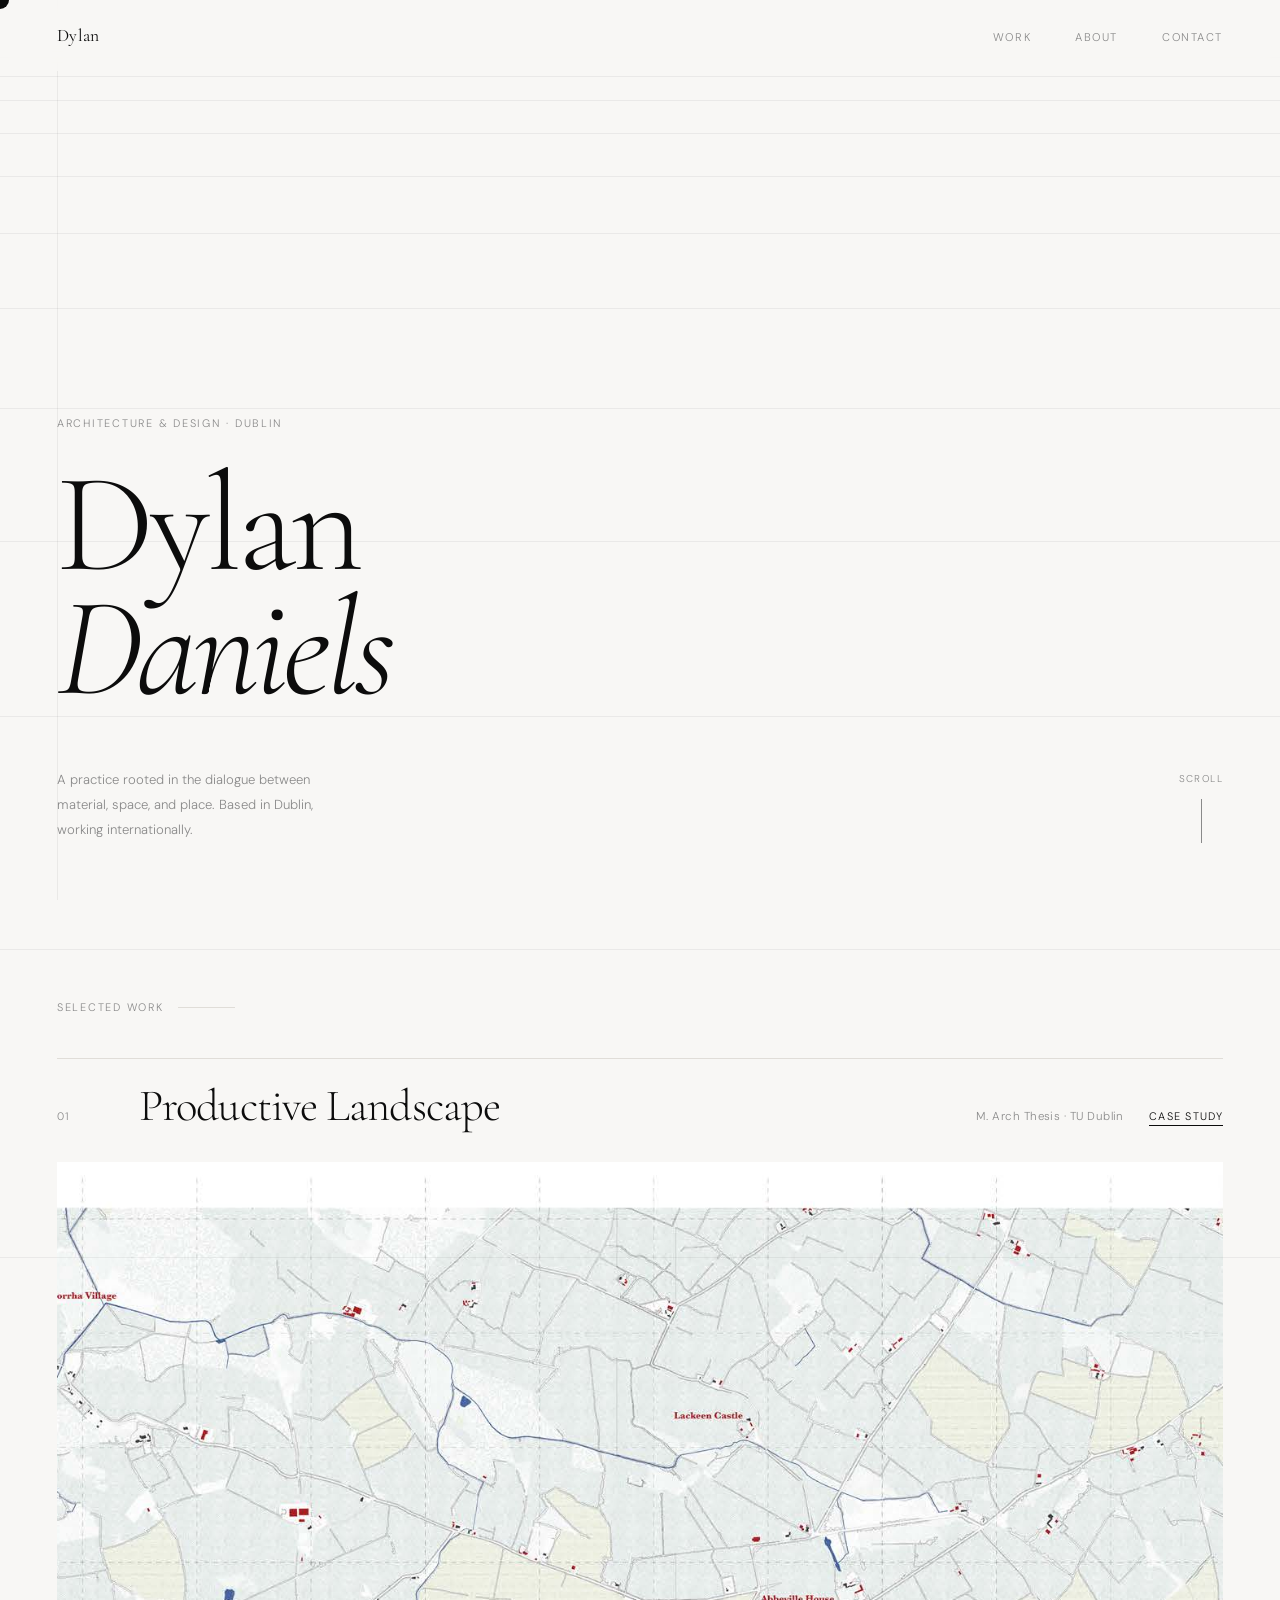
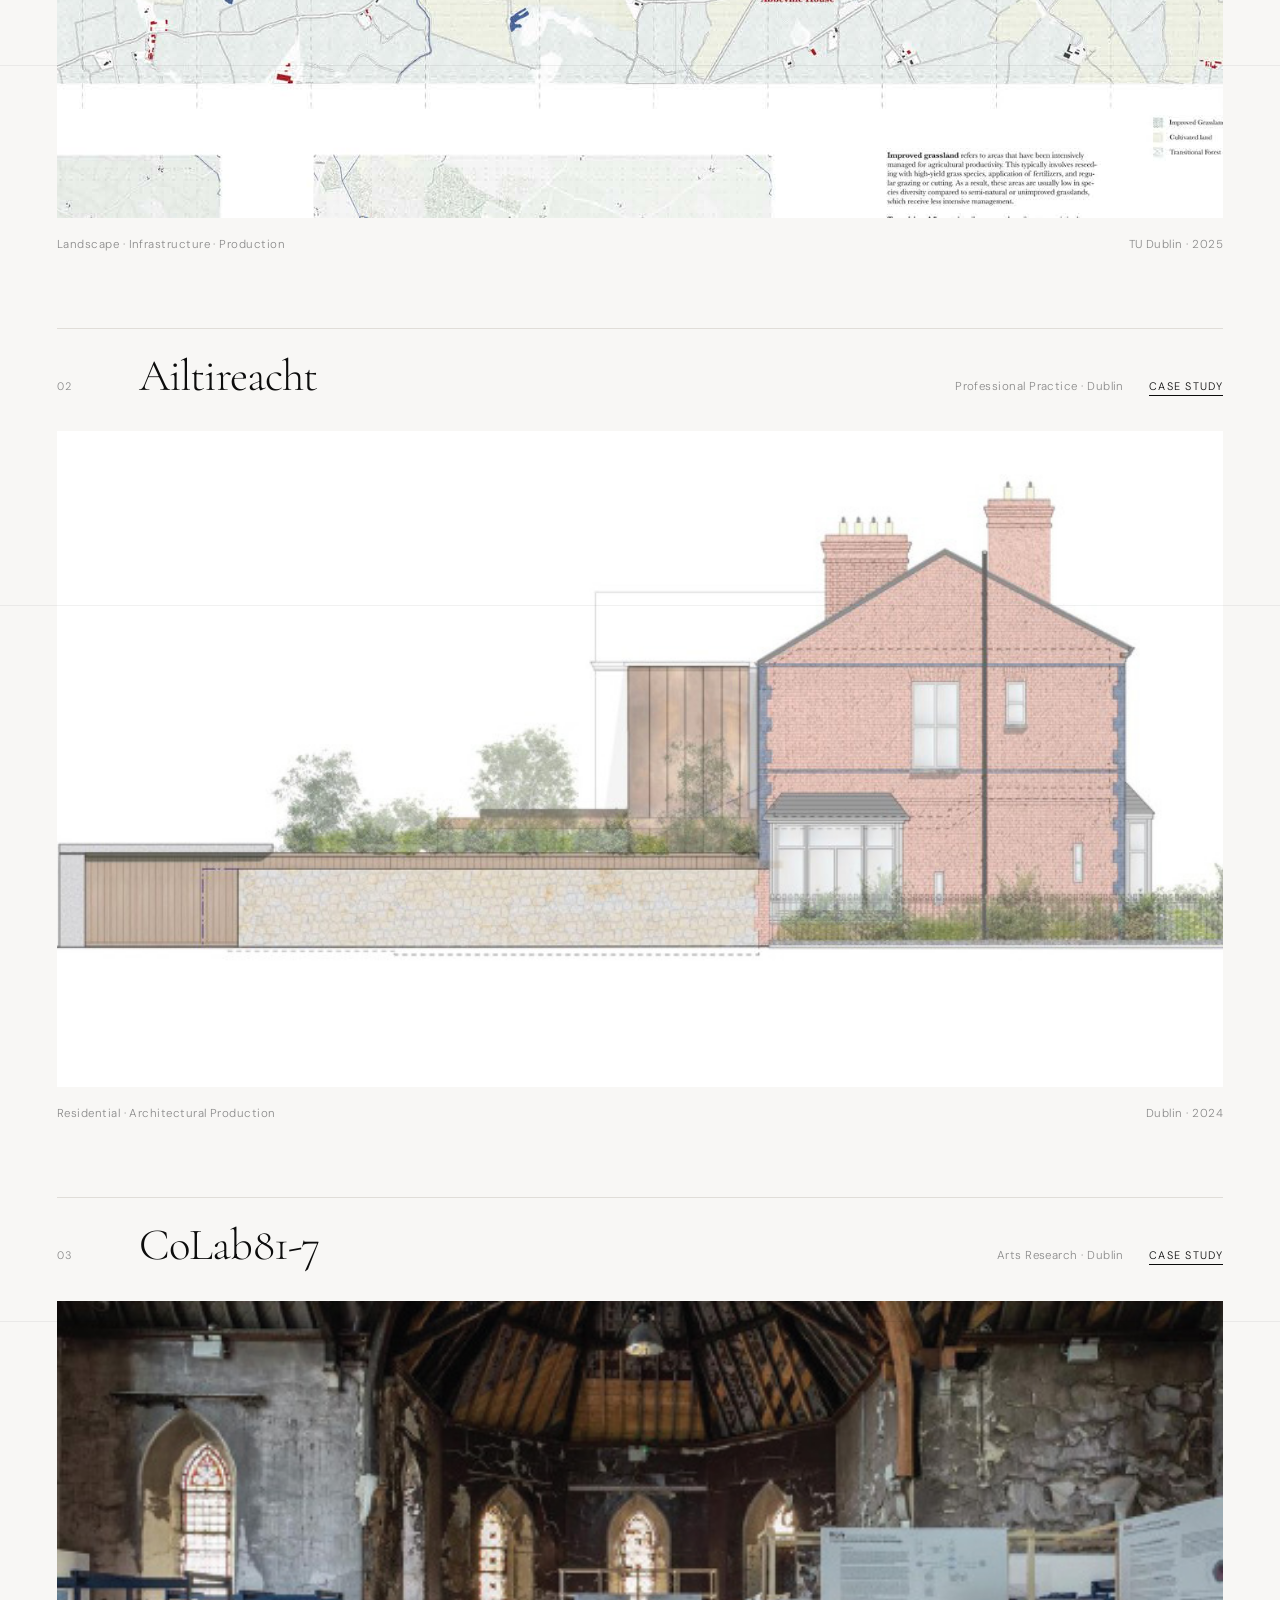
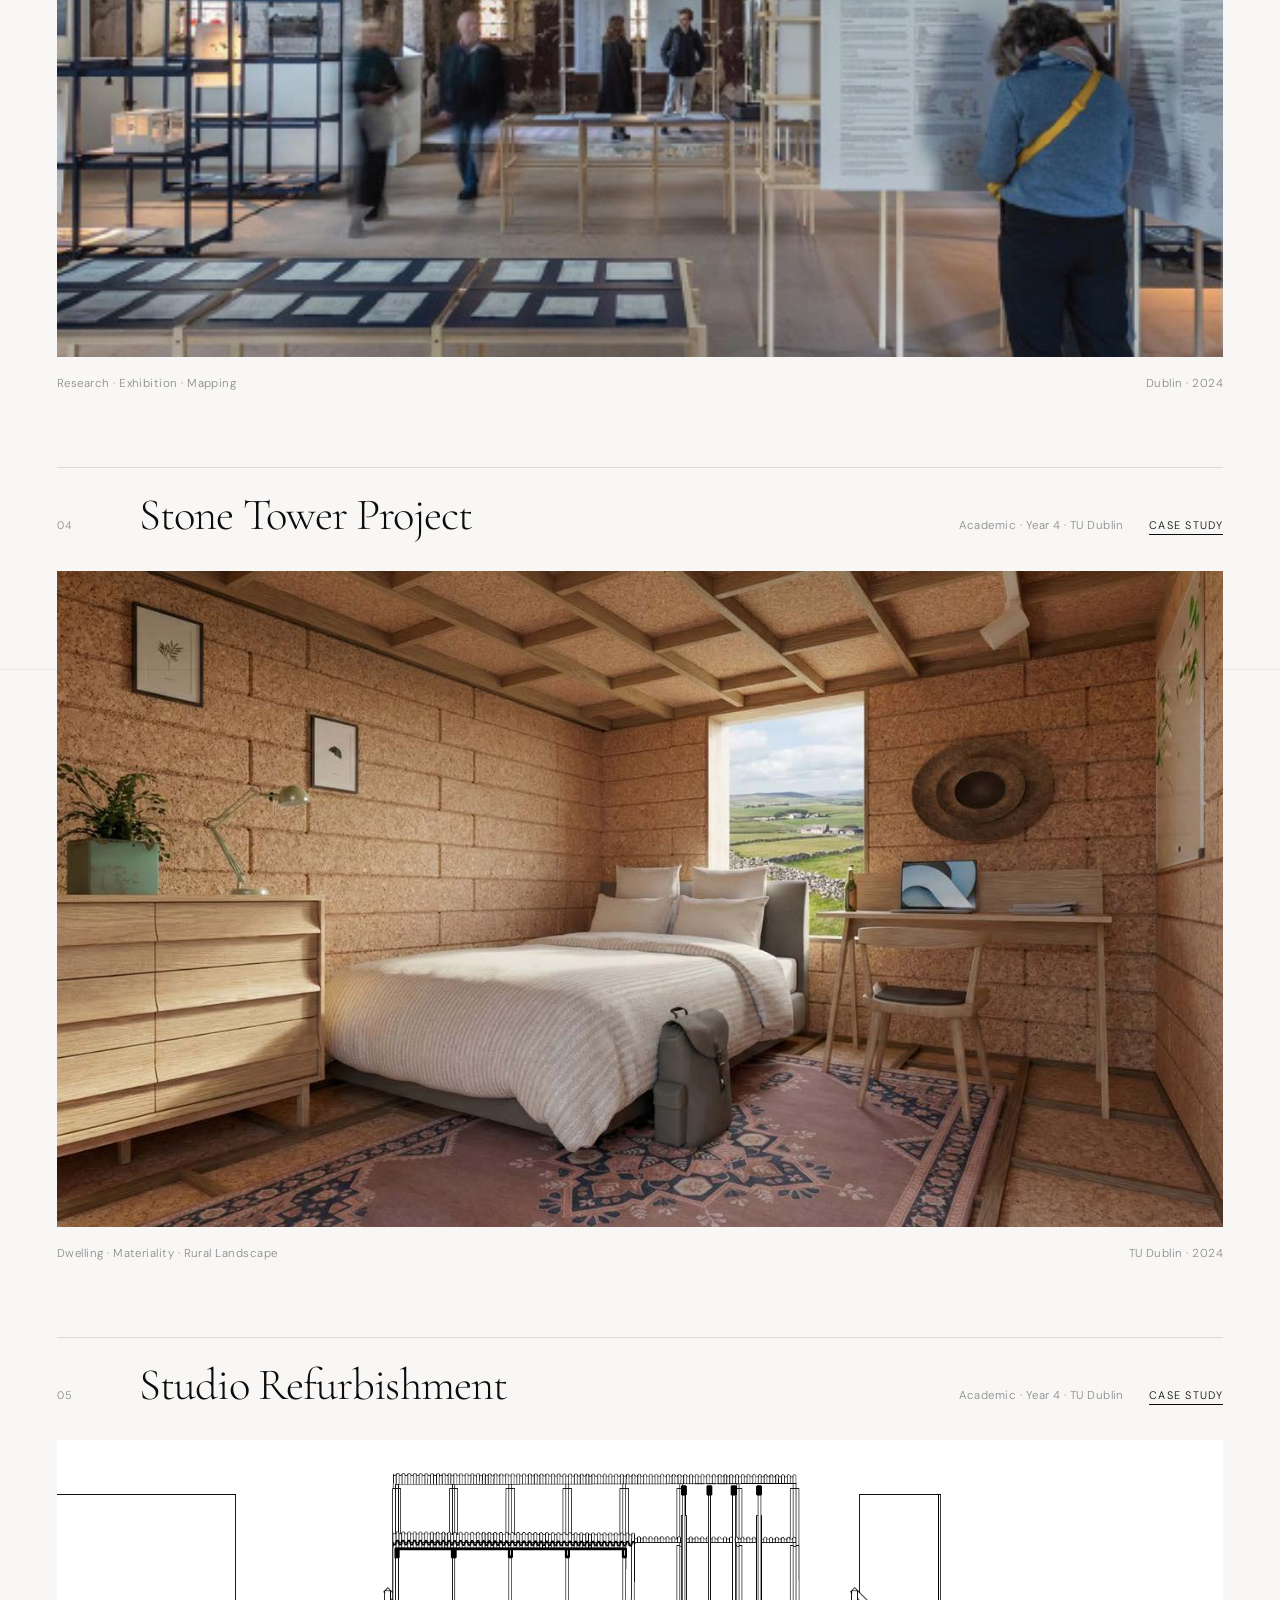
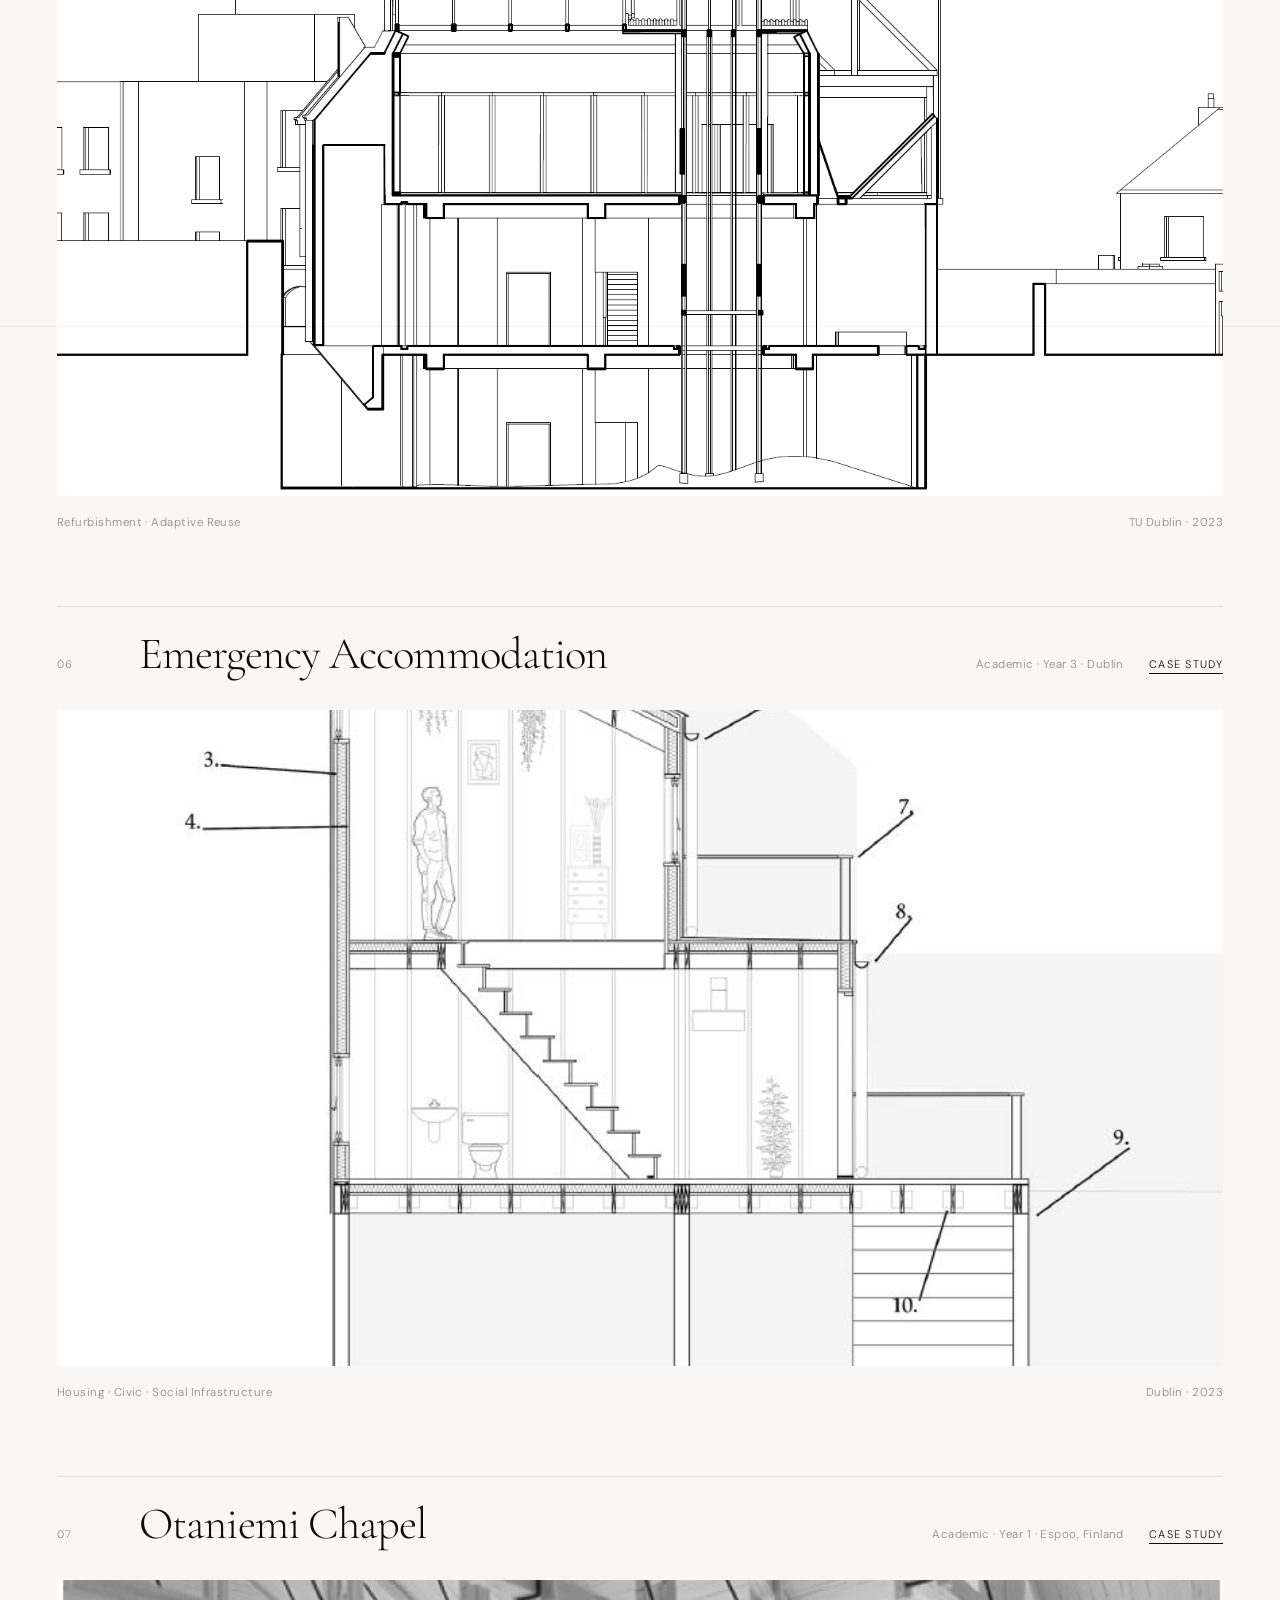
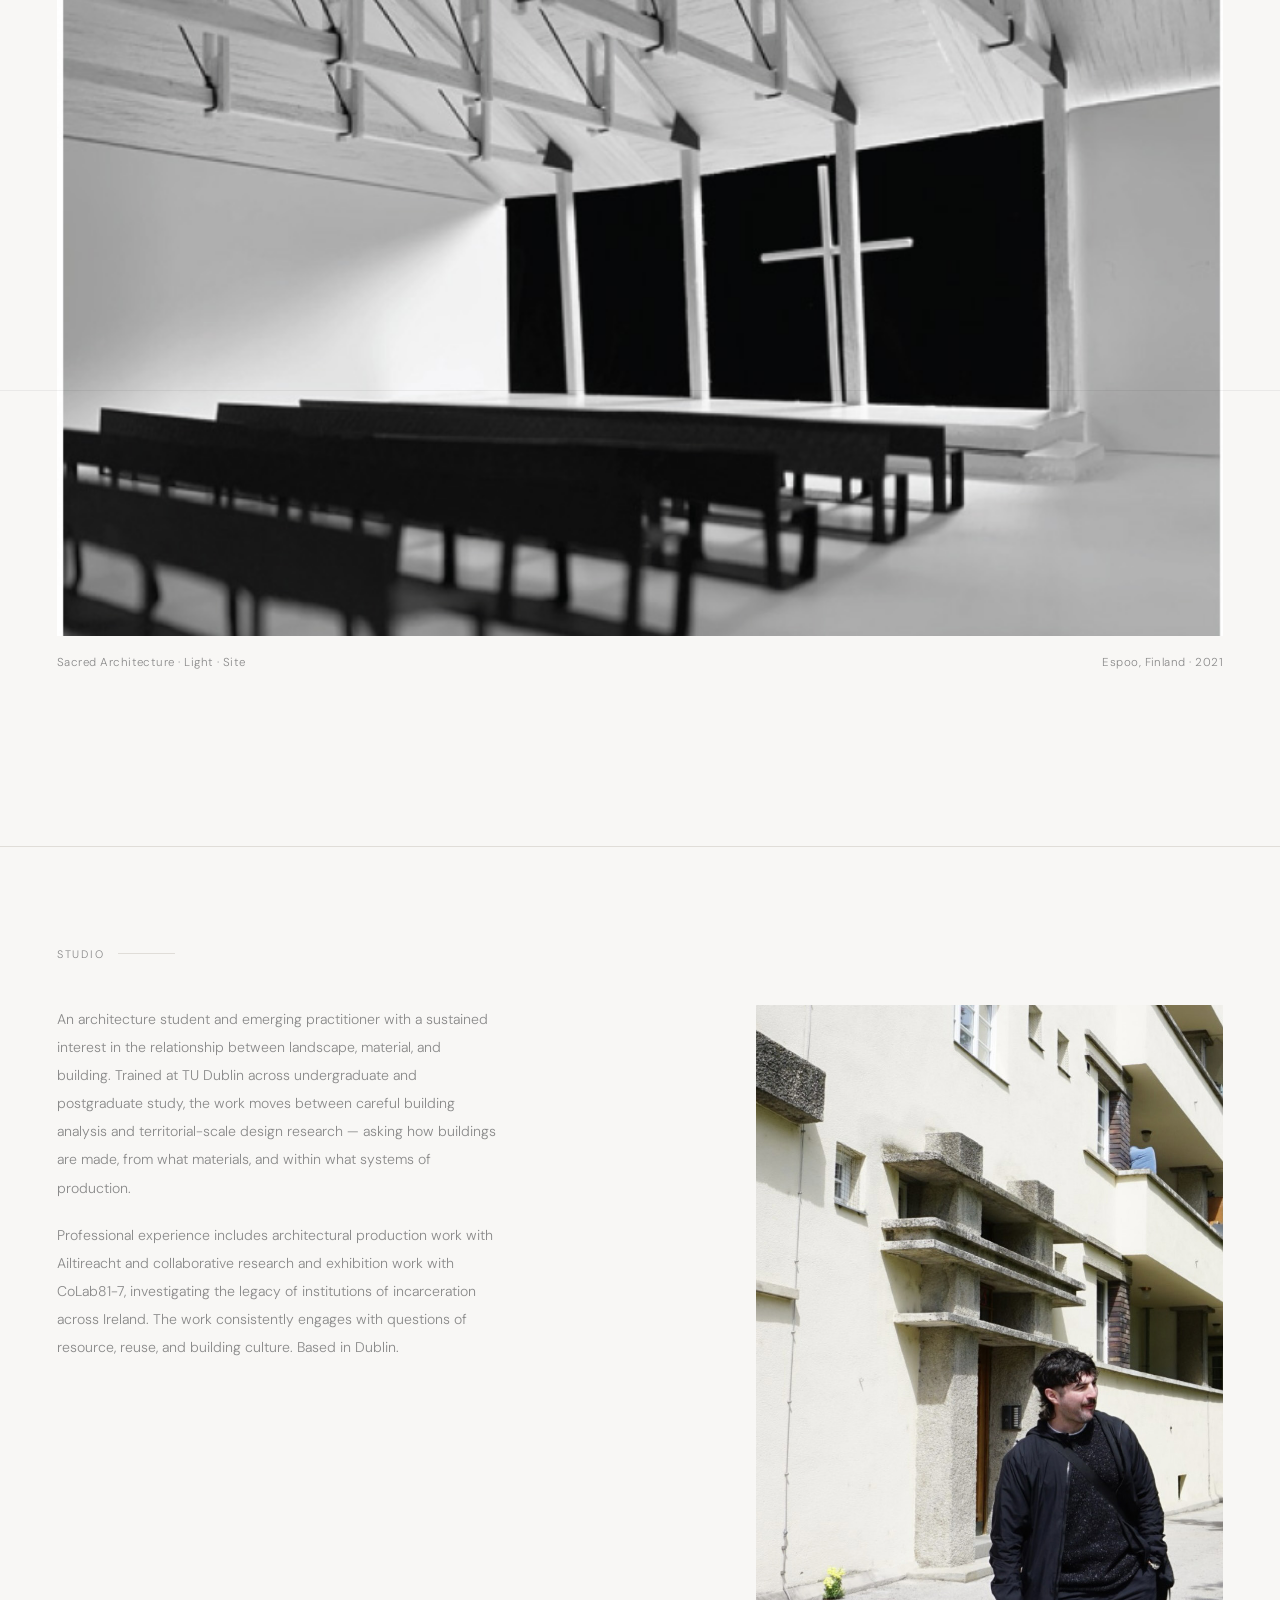
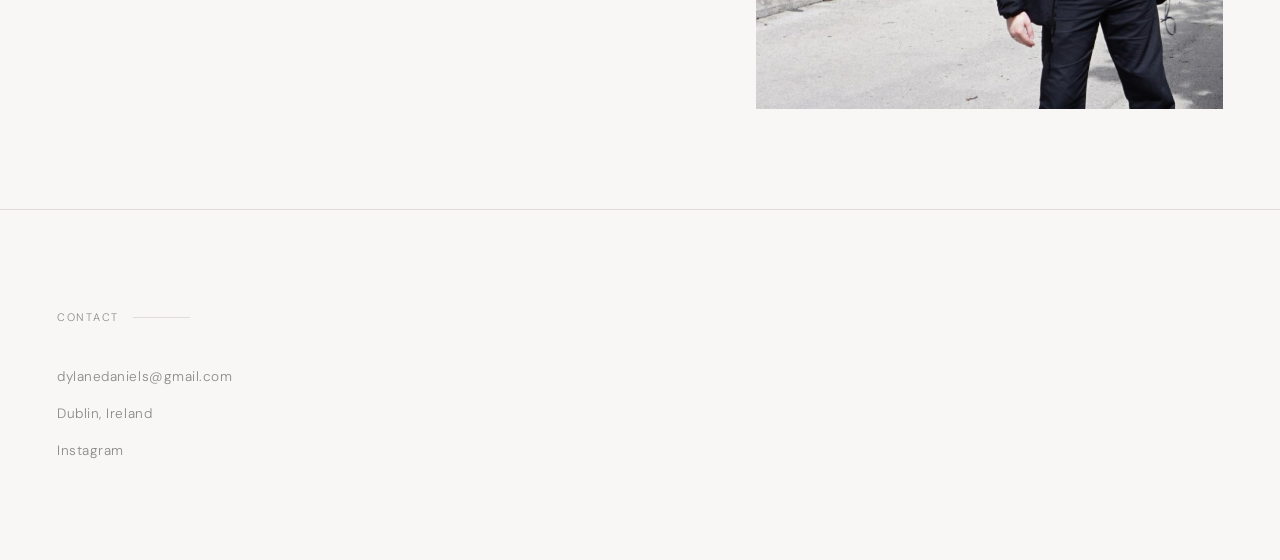
==== commit e2ff208b: "Redesign: editorial project entries, case study pages, video support - Homepage rebuilt with full-wi" ====
--- a/index.html
+++ b/index.html
@@ -3,10 +3,14 @@
 <head>
   <meta charset="UTF-8">
   <meta name="viewport" content="width=device-width, initial-scale=1.0">
-  <title>Dylan — Architecture & Design</title>
+  <title>Dylan Daniels — Architecture & Design</title>
+  <meta name="description" content="Architecture and design portfolio. An emerging practitioner working between landscape, material, and building. Based in Dublin.">
+  <meta property="og:title" content="Dylan Daniels — Architecture & Design">
+  <meta property="og:description" content="Architecture and design portfolio. Based in Dublin, working internationally.">
+  <meta property="og:type" content="website">
   <link rel="preconnect" href="https://fonts.googleapis.com">
   <link href="https://fonts.googleapis.com/css2?family=Cormorant+Garamond:ital,wght@0,300;0,400;1,300&family=DM+Sans:wght@300;400&display=swap" rel="stylesheet">
-  <link rel="stylesheet" href="style.css?v=16">
+  <link rel="stylesheet" href="style.css?v=17">
 </head>
 <body>
 
@@ -20,142 +24,157 @@
   </nav>
 
   <section class="hero">
-    <div class="hero-text">
-      <h1 class="serif">
-        <span class="line">Architecture</span>
-        <span class="line"><em>&amp; Design</em></span>
-        <span class="line">Portfolio</span>
-      </h1>
-      <p class="hero-sub">A practice rooted in the dialogue between material and place. Based in Dublin.</p>
+    <div class="hero-eyebrow">Architecture & Design · Dublin</div>
+    <h1 class="hero-title serif">
+      <span class="line">Dylan</span>
+      <span class="line"><em>Daniels</em></span>
+    </h1>
+    <div class="hero-bottom">
+      <p class="hero-sub">A practice rooted in the dialogue between material, space, and place. Based in Dublin, working internationally.</p>
+      <div class="hero-scroll">
+        <span>Scroll</span>
+        <div class="scroll-line"></div>
+      </div>
     </div>
   </section>
 
   <section id="work" class="work">
     <div class="section-label">Selected Work</div>
 
-    <div class="project-row row-b reveal">
-      <div class="proj-info">
-        <h2 class="proj-title serif">CoLab81-7</h2>
-        <p class="proj-meta">Arts Research<br>Dublin, Ireland</p>
-      </div>
-      <div class="proj-img">
-        <div class="proj-hero-img img-ph img-ph--proj">
-          <img src="images/colab81/exhibition-1.jpeg" alt="CoLab81-7">
-        </div>
-        <div class="proj-images-expanded">
-          <div class="img-ph img-ph--proj"><img src="images/colab81/exhibition-2.jpeg" alt="CoLab81-7 Exhibition"></div>
-          <div class="img-ph img-ph--proj"><img src="images/colab81/run-map.jpeg" alt="CoLab81-7 Rún Map"></div>
-          <div class="img-ph img-ph--proj"><img src="images/colab81/institutions-map.png" alt="CoLab81-7 Institutions Map"></div>
-          <div class="img-ph img-ph--proj"><img src="images/colab81/village-map.jpeg" alt="CoLab81-7 Village Map"></div>
-          <div class="img-ph img-ph--proj"><img src="images/colab81/felims-document.jpeg" alt="CoLab81-7 Research"></div>
-          <div class="img-ph img-ph--proj"><img src="images/colab81/felims-photo.jpeg" alt="CoLab81-7 Research"></div>
-        </div>
-      </div>
-    </div>
-
-    <div class="project-row row-a reveal">
-      <div class="proj-img">
-        <div class="proj-hero-img img-ph img-ph--proj">
-          <img src="images/ailtireacht/elevation.jpeg" alt="Ailtireacht">
-        </div>
-        <div class="proj-images-expanded">
-          <div class="img-ph img-ph--proj"><img src="images/ailtireacht/photomontage.jpeg" alt="Ailtireacht Photomontage"></div>
-          <div class="img-ph img-ph--proj"><img src="images/ailtireacht/stair-details.jpeg" alt="Ailtireacht Stair Details"></div>
-          <div class="img-ph img-ph--proj"><img src="images/ailtireacht/bedroom-elevation.png" alt="Ailtireacht Bedroom Elevation"></div>
-          <div class="img-ph img-ph--proj"><img src="images/ailtireacht/ceiling-plan.jpeg" alt="Ailtireacht Ceiling Plan"></div>
-        </div>
-      </div>
-      <div class="proj-info">
-        <h2 class="proj-title serif">Ailtireacht</h2>
-        <p class="proj-meta">Professional Practice<br>Dublin, Ireland</p>
-      </div>
-    </div>
-
-    <div class="project-row row-c reveal">
-      <div class="proj-img">
-        <div class="proj-hero-img img-ph img-ph--proj">
-          <img src="images/productive-landscape/landscape-map.jpeg" alt="Productive Landscape">
-        </div>
-        <div class="proj-images-expanded">
-          <div class="img-ph img-ph--proj"><img src="images/productive-landscape/lackeen-site.jpeg" alt="Lackeen Castle Site"></div>
-          <div class="img-ph img-ph--proj"><img src="images/productive-landscape/lackeen-plan.jpeg" alt="Lackeen Castle Plan"></div>
-          <div class="img-ph img-ph--proj"><img src="images/productive-landscape/render.jpeg" alt="Productive Landscape Render"></div>
-        </div>
-      </div>
-      <div class="proj-info">
-        <h2 class="proj-title serif">Productive Landscape</h2>
-        <p class="proj-meta">M. Arch Thesis<br>TU Dublin</p>
-      </div>
-    </div>
-
-    <div class="project-row row-b reveal">
-      <div class="proj-info">
-        <h2 class="proj-title serif">Stone Tower Project</h2>
-        <p class="proj-meta">Academic · Year 4<br>TU Dublin</p>
-      </div>
-      <div class="proj-img">
-        <div class="proj-hero-img img-ph img-ph--proj">
-          <img src="images/stone-tower/interior-render.jpeg" alt="Stone Tower Project">
-        </div>
-        <div class="proj-images-expanded">
-          <div class="img-ph img-ph--proj"><img src="images/stone-tower/tower-section.png" alt="Stone Tower Section"></div>
-          <div class="img-ph img-ph--proj"><img src="images/stone-tower/material-detail.jpeg" alt="Stone Tower Material Detail"></div>
-          <div class="img-ph img-ph--proj"><img src="images/stone-tower/site-plan.jpeg" alt="Stone Tower Site Plan"></div>
-        </div>
-      </div>
-    </div>
-
-    <div class="project-row row-a reveal">
-      <div class="proj-img">
-        <div class="proj-hero-img img-ph img-ph--proj">
-          <img src="images/studio-refurbishment/section.png" alt="Studio Refurbishment">
-        </div>
-        <div class="proj-images-expanded">
-          <div class="img-ph img-ph--proj"><img src="images/studio-refurbishment/axonometric.jpeg" alt="Studio Refurbishment Axonometric"></div>
-          <div class="img-ph img-ph--proj"><img src="images/studio-refurbishment/site-plan.jpeg" alt="Studio Refurbishment Site Plan"></div>
-          <div class="img-ph img-ph--proj"><img src="images/studio-refurbishment/floor-plans.jpeg" alt="Studio Refurbishment Floor Plans"></div>
-          <div class="img-ph img-ph--proj"><img src="images/studio-refurbishment/elevation-detail.png" alt="Studio Refurbishment Elevation"></div>
-        </div>
-      </div>
-      <div class="proj-info">
-        <h2 class="proj-title serif">Studio Refurbishment</h2>
-        <p class="proj-meta">Academic · Year 4<br>TU Dublin</p>
-      </div>
-    </div>
-
-    <div class="project-row row-c reveal">
-      <div class="proj-img">
-        <div class="proj-hero-img img-ph img-ph--proj">
-          <img src="images/emergency-accommodation/section.jpeg" alt="Emergency Accommodation">
-        </div>
-        <div class="proj-images-expanded">
-          <div class="img-ph img-ph--proj"><img src="images/emergency-accommodation/materials.jpeg" alt="Emergency Accommodation Materials"></div>
-          <div class="img-ph img-ph--proj"><img src="images/emergency-accommodation/floor-plan.png" alt="Emergency Accommodation Floor Plan"></div>
-          <div class="img-ph img-ph--proj"><img src="images/emergency-accommodation/elevation.jpeg" alt="Emergency Accommodation Elevation"></div>
-        </div>
-      </div>
-      <div class="proj-info">
-        <h2 class="proj-title serif">Emergency Accommodation</h2>
-        <p class="proj-meta">Academic · Year 3<br>Dublin, Ireland</p>
-      </div>
-    </div>
-
-    <div class="project-row row-b reveal">
-      <div class="proj-info">
-        <h2 class="proj-title serif">Otaniemi Chapel</h2>
-        <p class="proj-meta">Academic · Year 1<br>Espoo, Finland</p>
-      </div>
-      <div class="proj-img">
-        <div class="proj-hero-img img-ph img-ph--proj">
-          <img src="images/otaniemi/model-interior.jpeg" alt="Otaniemi Chapel">
-        </div>
-        <div class="proj-images-expanded">
-          <div class="img-ph img-ph--proj"><img src="images/otaniemi/model-axo.png" alt="Otaniemi Chapel Axonometric"></div>
-          <div class="img-ph img-ph--proj"><img src="images/otaniemi/sketch.png" alt="Otaniemi Chapel Sketch"></div>
-          <div class="img-ph img-ph--proj"><img src="images/otaniemi/sketch-axo.jpeg" alt="Otaniemi Chapel Sketch Axo"></div>
-        </div>
-      </div>
-    </div>
+    <article class="project-entry" style="--vt-name: project-productive-landscape">
+      <div class="entry-header">
+        <span class="entry-num">01</span>
+        <h2 class="entry-title serif">Productive Landscape</h2>
+        <span class="entry-category">M. Arch Thesis · TU Dublin</span>
+        <a href="projects/productive-landscape.html" class="entry-cta">Case study</a>
+      </div>
+      <a href="projects/productive-landscape.html" class="entry-media-link">
+        <div class="entry-media" style="view-transition-name: project-productive-landscape">
+          <img class="entry-poster" src="images/productive-landscape/landscape-map.jpeg" alt="Productive Landscape — Landscape Map">
+          <video muted loop playsinline>
+            <!-- <source src="video/productive-landscape.mp4" type="video/mp4"> -->
+          </video>
+        </div>
+      </a>
+      <div class="entry-footer">
+        <span>Landscape · Infrastructure · Production</span>
+        <span>TU Dublin · 2025</span>
+      </div>
+    </article>
+
+    <article class="project-entry" style="--vt-name: project-ailtireacht">
+      <div class="entry-header">
+        <span class="entry-num">02</span>
+        <h2 class="entry-title serif">Ailtireacht</h2>
+        <span class="entry-category">Professional Practice · Dublin</span>
+        <a href="projects/ailtireacht.html" class="entry-cta">Case study</a>
+      </div>
+      <a href="projects/ailtireacht.html" class="entry-media-link">
+        <div class="entry-media" style="view-transition-name: project-ailtireacht">
+          <img class="entry-poster" src="images/ailtireacht/elevation.jpeg" alt="Ailtireacht — Elevation">
+          <video muted loop playsinline></video>
+        </div>
+      </a>
+      <div class="entry-footer">
+        <span>Residential · Architectural Production</span>
+        <span>Dublin · 2024</span>
+      </div>
+    </article>
+
+    <article class="project-entry" style="--vt-name: project-colab81">
+      <div class="entry-header">
+        <span class="entry-num">03</span>
+        <h2 class="entry-title serif">CoLab81-7</h2>
+        <span class="entry-category">Arts Research · Dublin</span>
+        <a href="projects/colab81.html" class="entry-cta">Case study</a>
+      </div>
+      <a href="projects/colab81.html" class="entry-media-link">
+        <div class="entry-media" style="view-transition-name: project-colab81">
+          <img class="entry-poster" src="images/colab81/exhibition-1.jpeg" alt="CoLab81-7 — Exhibition">
+          <video muted loop playsinline></video>
+        </div>
+      </a>
+      <div class="entry-footer">
+        <span>Research · Exhibition · Mapping</span>
+        <span>Dublin · 2024</span>
+      </div>
+    </article>
+
+    <article class="project-entry" style="--vt-name: project-stone-tower">
+      <div class="entry-header">
+        <span class="entry-num">04</span>
+        <h2 class="entry-title serif">Stone Tower Project</h2>
+        <span class="entry-category">Academic · Year 4 · TU Dublin</span>
+        <a href="projects/stone-tower.html" class="entry-cta">Case study</a>
+      </div>
+      <a href="projects/stone-tower.html" class="entry-media-link">
+        <div class="entry-media" style="view-transition-name: project-stone-tower">
+          <img class="entry-poster" src="images/stone-tower/interior-render.jpeg" alt="Stone Tower Project — Interior Render">
+          <video muted loop playsinline></video>
+        </div>
+      </a>
+      <div class="entry-footer">
+        <span>Dwelling · Materiality · Rural Landscape</span>
+        <span>TU Dublin · 2024</span>
+      </div>
+    </article>
+
+    <article class="project-entry" style="--vt-name: project-studio-refurbishment">
+      <div class="entry-header">
+        <span class="entry-num">05</span>
+        <h2 class="entry-title serif">Studio Refurbishment</h2>
+        <span class="entry-category">Academic · Year 4 · TU Dublin</span>
+        <a href="projects/studio-refurbishment.html" class="entry-cta">Case study</a>
+      </div>
+      <a href="projects/studio-refurbishment.html" class="entry-media-link">
+        <div class="entry-media" style="view-transition-name: project-studio-refurbishment">
+          <img class="entry-poster" src="images/studio-refurbishment/section.png" alt="Studio Refurbishment — Section">
+          <video muted loop playsinline></video>
+        </div>
+      </a>
+      <div class="entry-footer">
+        <span>Refurbishment · Adaptive Reuse</span>
+        <span>TU Dublin · 2023</span>
+      </div>
+    </article>
+
+    <article class="project-entry" style="--vt-name: project-emergency-accommodation">
+      <div class="entry-header">
+        <span class="entry-num">06</span>
+        <h2 class="entry-title serif">Emergency Accommodation</h2>
+        <span class="entry-category">Academic · Year 3 · Dublin</span>
+        <a href="projects/emergency-accommodation.html" class="entry-cta">Case study</a>
+      </div>
+      <a href="projects/emergency-accommodation.html" class="entry-media-link">
+        <div class="entry-media" style="view-transition-name: project-emergency-accommodation">
+          <img class="entry-poster" src="images/emergency-accommodation/section.jpeg" alt="Emergency Accommodation — Section">
+          <video muted loop playsinline></video>
+        </div>
+      </a>
+      <div class="entry-footer">
+        <span>Housing · Civic · Social Infrastructure</span>
+        <span>Dublin · 2023</span>
+      </div>
+    </article>
+
+    <article class="project-entry" style="--vt-name: project-otaniemi">
+      <div class="entry-header">
+        <span class="entry-num">07</span>
+        <h2 class="entry-title serif">Otaniemi Chapel</h2>
+        <span class="entry-category">Academic · Year 1 · Espoo, Finland</span>
+        <a href="projects/otaniemi.html" class="entry-cta">Case study</a>
+      </div>
+      <a href="projects/otaniemi.html" class="entry-media-link">
+        <div class="entry-media" style="view-transition-name: project-otaniemi">
+          <img class="entry-poster" src="images/otaniemi/model-interior.jpeg" alt="Otaniemi Chapel — Interior Model">
+          <video muted loop playsinline></video>
+        </div>
+      </a>
+      <div class="entry-footer">
+        <span>Sacred Architecture · Light · Site</span>
+        <span>Espoo, Finland · 2021</span>
+      </div>
+    </article>
 
   </section>
 
@@ -168,7 +187,7 @@
       </div>
       <div class="about-image">
         <div class="img-ph img-ph--studio">
-          <img src="images/site-research.jpeg" alt="CoLab81-7 Site Research">
+          <img src="images/site-research.jpeg" alt="Site Research">
         </div>
       </div>
     </div>
@@ -183,6 +202,6 @@
     </div>
   </section>
 
-  <script src="script.js?v=16"></script>
+  <script src="script.js?v=17"></script>
 </body>
 </html>
--- a/style.css
+++ b/style.css
@@ -6,12 +6,9 @@
 
 /*
   Spacing scale derived from Van der Laan's Plastic Number (ψ ≈ 1.3247)
-  Each step multiplies the previous by ψ, starting from 8px.
   --p1: 8   --p2: 11   --p3: 14   --p4: 19   --p5: 25
   --p6: 33  --p7: 44   --p8: 57   --p9: 76   --p10: 100
   --p11: 133  --p12: 176
-  Grid column ratios:
-    ψ¹ ≈ 4:3   ψ² ≈ 7:4   ψ³ ≈ 7:3   ψ⁷ ≈ 7:1
 */
 :root {
   --bg:     #F8F7F5;
@@ -38,7 +35,6 @@
 
 html { scroll-behavior: smooth; }
 
-/* Suppress browser's default hand cursor everywhere — custom cursor handles it */
 a, button { cursor: none; }
 
 body {
@@ -52,8 +48,10 @@
 
 .serif { font-family: var(--serif); }
 
+/* ── VIEW TRANSITIONS ── */
+@view-transition { navigation: auto; }
+
 /* ── PROPORTIONAL LINE SYSTEM ── */
-/* Lines are injected by JS at ψ-interval positions */
 .pn-line {
   position: absolute;
   left: 0;
@@ -64,7 +62,6 @@
   z-index: 0;
 }
 
-/* Left margin rule — a single vertical line like an architectural margin */
 body::before {
   content: '';
   position: fixed;
@@ -122,52 +119,74 @@
 /* ── HERO ── */
 .hero {
   min-height: 100vh;
-  padding: var(--p11) var(--p8) var(--p9);
+  padding: var(--p11) var(--p8) var(--p8);
   display: flex;
   flex-direction: column;
-  justify-content: center;
+  justify-content: flex-end;
   position: relative;
 }
 
-.hero-text h1 {
-  font-size: clamp(3.5rem, 7vw, 7rem);
+.hero-eyebrow {
+  font-size: 0.68rem;
+  letter-spacing: 0.16em;
+  text-transform: uppercase;
+  color: var(--muted);
+  margin-bottom: var(--p6);
+  opacity: 0;
+  animation: fadeIn 0.8s ease 0.2s forwards;
+}
+
+.hero-title {
+  font-size: clamp(4.5rem, 11vw, 10rem);
   font-weight: 300;
-  line-height: 0.92;
-  letter-spacing: -0.025em;
+  line-height: 0.88;
+  letter-spacing: -0.035em;
   overflow: hidden;
 }
 
-.hero-text h1 .line {
+.hero-title .line {
   display: block;
   opacity: 0;
-  transform: translateY(100%);
-  animation: slideUp 1s cubic-bezier(0.16, 1, 0.3, 1) forwards;
-}
-
-.hero-text h1 .line:nth-child(2) { animation-delay: 0.12s; }
-.hero-text h1 .line:nth-child(3) { animation-delay: 0.24s; }
+  transform: translateY(105%);
+  animation: slideUp 1.1s cubic-bezier(0.16, 1, 0.3, 1) forwards;
+}
+
+.hero-title .line:nth-child(2) { animation-delay: 0.14s; }
+
+.hero-bottom {
+  display: flex;
+  justify-content: space-between;
+  align-items: flex-end;
+  margin-top: var(--p8);
+  opacity: 0;
+  animation: fadeIn 1s ease 0.7s forwards;
+}
 
 .hero-sub {
-  margin-top: var(--p7);
-  font-size: 0.85rem;
+  font-size: 0.82rem;
   line-height: 1.9;
   color: var(--muted);
-  max-width: 300px;
-  opacity: 0;
-  animation: fadeIn 1s ease 0.6s forwards;
-}
-
-.hero-image {
-  opacity: 0;
-  animation: fadeIn 1.2s ease 0.3s forwards;
-  overflow: hidden;
-}
-
-.hero-image img {
-  width: 100%;
-  height: 70vh;
-  object-fit: cover;
-  display: block;
+  max-width: 280px;
+}
+
+.hero-scroll {
+  display: flex;
+  flex-direction: column;
+  align-items: center;
+  gap: var(--p3);
+  font-size: 0.62rem;
+  letter-spacing: 0.14em;
+  text-transform: uppercase;
+  color: var(--muted);
+}
+
+.scroll-line {
+  width: 0.5px;
+  height: 44px;
+  background: var(--muted);
+  transform: scaleY(0);
+  transform-origin: top;
+  animation: scrollLineGrow 1s cubic-bezier(0.16, 1, 0.3, 1) 1.4s forwards;
 }
 
 /* ── SECTION LABEL ── */
@@ -176,7 +195,7 @@
   letter-spacing: 0.16em;
   text-transform: uppercase;
   color: var(--muted);
-  margin-bottom: var(--p9);
+  margin-bottom: var(--p7);
   display: flex;
   align-items: center;
   gap: var(--p3);
@@ -196,159 +215,113 @@
   position: relative;
 }
 
-.project-row {
+/* ── PROJECT ENTRIES ── */
+.project-entry {
+  border-top: 0.5px solid var(--border);
+  padding: var(--p5) 0 var(--p9);
+  opacity: 0;
+  transform: translateY(var(--p4));
+  transition: opacity 0.9s ease, transform 0.9s ease;
+}
+
+.project-entry.visible {
+  opacity: 1;
+  transform: translateY(0);
+}
+
+.entry-header {
   display: grid;
-  align-items: start;
-  margin-bottom: var(--p9);
-}
-
-.row-a {
-  grid-template-columns: 1fr 1fr;
-  gap: var(--p7);
-}
-
-.row-b {
-  grid-template-columns: 1fr 1fr;
-  gap: var(--p7);
-}
-
-.row-c {
-  grid-template-columns: 1fr 1fr;
-  gap: var(--p7);
-}
-
-/* ── PROJECT IMAGE ── */
-.proj-img {
+  grid-template-columns: var(--p8) 1fr auto auto;
+  align-items: baseline;
+  gap: var(--p5);
+  margin-bottom: var(--p6);
+}
+
+.entry-num {
+  font-size: 0.68rem;
+  letter-spacing: 0.1em;
+  color: var(--muted);
+  font-variant-numeric: tabular-nums;
+  padding-top: 0.25em;
+}
+
+.entry-title {
+  font-size: clamp(1.8rem, 3.5vw, 3rem);
+  font-weight: 300;
+  line-height: 1;
+  letter-spacing: -0.02em;
+}
+
+.entry-category {
+  font-size: 0.72rem;
+  color: var(--muted);
+  letter-spacing: 0.04em;
+  padding-top: 0.2em;
+}
+
+.entry-cta {
+  font-size: 0.68rem;
+  letter-spacing: 0.12em;
+  text-transform: uppercase;
+  text-decoration: none;
+  color: var(--text);
+  border-bottom: 0.5px solid currentColor;
+  padding-bottom: 2px;
+  transition: opacity 0.2s;
+  white-space: nowrap;
+}
+
+.entry-cta:hover { opacity: 0.4; }
+
+.entry-media-link {
+  display: block;
+  overflow: hidden;
+}
+
+.entry-media {
   position: relative;
-  opacity: 0;
-  transition: opacity 0.85s cubic-bezier(0.25, 0.46, 0.45, 0.94),
-              transform 0.85s cubic-bezier(0.25, 0.46, 0.45, 0.94);
-}
-
-.proj-img.from-left  { transform: translateX(-64px); }
-.proj-img.from-right { transform: translateX(64px); }
-
-.proj-img.in-view {
-  opacity: 1;
-  transform: translateX(0);
-}
-
-/* ── PROJECT HERO IMAGE ── */
-.proj-hero-img {
-  position: relative;
-  cursor: none;
-  height: 220px;
-  background: var(--bg);
-  transition: height 0.6s cubic-bezier(0.16, 1, 0.3, 1);
-}
-
-/* ── PROJECT IMAGES EXPANDED ── */
-
-/* Hidden until expanded */
-.proj-images-expanded {
-  display: none;
-}
-
-/* Project row goes full-width when a gallery is open */
-.project-row.row-expanded {
-  grid-template-columns: 1fr;
-}
-
-/* Expanded: plastic-number column ratios ψ²:ψ:1 ≈ 1.75:1.32:1 */
-.proj-img.expanded {
-  display: grid;
-  grid-template-columns: 1.75fr 1.32fr 1fr;
-  column-gap: var(--p3);
-  row-gap: var(--p4);
-  align-items: start;
-}
-
-/* Hero spans the full top row */
-.proj-img.expanded .proj-hero-img {
-  grid-column: 1 / -1;
-  height: 300px;
-}
-
-/* Expanded children flow directly into the parent grid */
-.proj-img.expanded .proj-images-expanded {
-  display: contents;
-}
-
-.proj-images-expanded .img-ph--proj {
+  width: 100%;
+  aspect-ratio: 16 / 9;
   overflow: hidden;
-  cursor: none;
-  background: none;
-  height: 240px;
-  clip-path: inset(0 0 100% 0);
-  transition: clip-path 0.75s cubic-bezier(0.16, 1, 0.3, 1);
-}
-
-/* Animated class (added via double-RAF) reveals images top-to-bottom */
-.proj-img.expanded.animated .proj-images-expanded .img-ph--proj {
-  clip-path: inset(0 0 0% 0);
-}
-
-.proj-images-expanded .img-ph--proj:nth-child(1) { transition-delay: 0.04s; }
-.proj-images-expanded .img-ph--proj:nth-child(2) { transition-delay: 0.12s; }
-.proj-images-expanded .img-ph--proj:nth-child(3) { transition-delay: 0.20s; }
-.proj-images-expanded .img-ph--proj:nth-child(4) { transition-delay: 0.28s; }
-.proj-images-expanded .img-ph--proj:nth-child(5) { transition-delay: 0.36s; }
-.proj-images-expanded .img-ph--proj:nth-child(6) { transition-delay: 0.44s; }
-.proj-images-expanded .img-ph--proj:nth-child(7) { transition-delay: 0.52s; }
-
-.proj-images-expanded .img-ph--proj img {
+  background: var(--border);
+}
+
+.entry-poster {
+  position: absolute;
+  inset: 0;
   width: 100%;
   height: 100%;
-  object-fit: contain;
-  display: block;
-}
-
-
-/* ── PROJECT INFO ── */
-.proj-info {
-
+  object-fit: cover;
+  transition: transform 0.9s cubic-bezier(0.16, 1, 0.3, 1),
+              opacity 0.5s ease;
+}
+
+.entry-media video {
+  position: absolute;
+  inset: 0;
+  width: 100%;
+  height: 100%;
+  object-fit: cover;
   opacity: 0;
-  transform: translateY(22px);
-  transition: opacity 0.8s ease 0.22s, transform 0.8s ease 0.22s;
-}
-
-.proj-info.in-view {
-  opacity: 1;
-  transform: translateY(0);
-}
-
-/* ── PROJECT INFO ── */
-.proj-title {
-  font-size: clamp(1.6rem, 3vw, 2.4rem);
-  font-weight: 300;
-  line-height: 1.1;
-  letter-spacing: -0.01em;
-  margin-bottom: var(--p3);
-}
-
-.proj-meta {
-  font-size: 0.75rem;
-  color: var(--muted);
-  letter-spacing: 0.05em;
-  line-height: 2;
-}
-
-.proj-link {
-  display: inline-block;
-  margin-top: var(--p5);
-  font-size: 0.7rem;
-  letter-spacing: 0.12em;
-  text-transform: uppercase;
-  text-decoration: none;
-  color: var(--text);
-  border-bottom: 0.5px solid var(--text);
-  padding-bottom: 2px;
-  transition: opacity 0.2s;
-}
-
-.proj-link:hover { opacity: 0.4; }
-
-/* ── ABOUT — 4:3 ratio ── */
+  transition: opacity 0.5s ease;
+}
+
+.project-entry:hover .entry-poster { transform: scale(1.03); }
+
+.entry-media.playing .entry-poster { opacity: 0; }
+.entry-media.playing video { opacity: 1; }
+
+.entry-footer {
+  display: flex;
+  justify-content: space-between;
+  align-items: center;
+  margin-top: var(--p4);
+  font-size: 0.72rem;
+  color: var(--muted);
+  letter-spacing: 0.04em;
+}
+
+/* ── ABOUT ── */
 .about {
   padding: var(--p10) var(--p8);
   border-top: 0.5px solid var(--border);
@@ -362,14 +335,6 @@
   align-items: start;
 }
 
-.about-text h2 {
-  font-size: clamp(2rem, 4vw, 3.5rem);
-  font-weight: 300;
-  line-height: 1.1;
-  letter-spacing: -0.02em;
-  margin-bottom: var(--p7);
-}
-
 .about-text p {
   font-size: 0.88rem;
   line-height: 2;
@@ -379,14 +344,9 @@
 
 .about-text p + p { margin-top: var(--p4); }
 
-.about-image img {
-  width: 100%;
-  display: block;
-}
-
 /* ── CONTACT ── */
 .contact {
-  padding: var(--p10) var(--p8) var(--p10);
+  padding: var(--p10) var(--p8);
   border-top: 0.5px solid var(--border);
   position: relative;
 }
@@ -414,13 +374,11 @@
 }
 
 /* ── IMAGE PLACEHOLDERS ── */
-/* Remove these and use <img> tags once you have real photos */
 .img-ph {
   width: 100%;
   background: var(--bg);
 }
 
-.img-ph--hero   { height: 70vh; min-height: 320px; }
 .img-ph--studio { height: auto; }
 
 .img-ph img {
@@ -430,20 +388,217 @@
   display: block;
 }
 
-/* Hero images: contained within fixed-height box, no crop */
-.proj-hero-img img {
-  width: 100%;
-  height: 100%;
-  object-fit: contain;
-  display: block;
-}
-
-/* About image: natural proportions, no forced height or crop */
 .about-image .img-ph img {
   height: auto;
   object-fit: initial;
 }
 
+/* ── PROJECT PAGE ── */
+.project-page-body {
+  padding-top: 0;
+}
+
+.project-hero {
+  position: relative;
+  height: 90vh;
+  overflow: hidden;
+}
+
+.project-hero-media {
+  position: absolute;
+  inset: 0;
+}
+
+.project-hero-media img,
+.project-hero-media video {
+  width: 100%;
+  height: 100%;
+  object-fit: cover;
+  display: block;
+}
+
+.project-hero-media video {
+  position: absolute;
+  inset: 0;
+  opacity: 0;
+  transition: opacity 0.6s ease;
+}
+
+.project-hero-media video.loaded { opacity: 1; }
+
+.project-hero-overlay {
+  position: absolute;
+  inset: 0;
+  background: linear-gradient(to top, rgba(12,12,12,0.45) 0%, transparent 55%);
+}
+
+.project-hero-title {
+  position: absolute;
+  bottom: var(--p8);
+  left: var(--p8);
+  right: var(--p8);
+  color: #F8F7F5;
+}
+
+.project-hero-num {
+  display: block;
+  font-size: 0.68rem;
+  letter-spacing: 0.16em;
+  text-transform: uppercase;
+  margin-bottom: var(--p3);
+  opacity: 0.65;
+  font-family: var(--sans);
+}
+
+.project-hero-title h1 {
+  font-family: var(--serif);
+  font-size: clamp(2.5rem, 6vw, 5.5rem);
+  font-weight: 300;
+  line-height: 1;
+  letter-spacing: -0.025em;
+}
+
+.project-meta-bar {
+  display: grid;
+  grid-template-columns: repeat(4, 1fr);
+  border-bottom: 0.5px solid var(--border);
+}
+
+.project-meta-item {
+  padding: var(--p5) var(--p7);
+  border-right: 0.5px solid var(--border);
+}
+
+.project-meta-item:first-child { padding-left: var(--p8); }
+.project-meta-item:last-child { border-right: none; }
+
+.meta-label {
+  display: block;
+  font-size: 0.6rem;
+  letter-spacing: 0.16em;
+  text-transform: uppercase;
+  color: var(--muted);
+  margin-bottom: var(--p2);
+}
+
+.meta-value {
+  display: block;
+  font-size: 0.85rem;
+  font-family: var(--serif);
+  font-weight: 300;
+  line-height: 1.3;
+}
+
+.project-body {
+  padding: var(--p10) var(--p8);
+  display: grid;
+  grid-template-columns: 1fr 2fr;
+  gap: var(--p10);
+  align-items: start;
+}
+
+.project-narrative p {
+  font-size: 0.88rem;
+  line-height: 2.1;
+  color: var(--muted);
+}
+
+.project-narrative p + p { margin-top: var(--p4); }
+
+.project-narrative .project-label {
+  font-size: 0.62rem;
+  letter-spacing: 0.14em;
+  text-transform: uppercase;
+  color: var(--muted);
+  margin-bottom: var(--p5);
+  display: block;
+}
+
+.project-images {
+  display: flex;
+  flex-direction: column;
+  gap: var(--p7);
+}
+
+.project-figure {
+  margin: 0;
+}
+
+.project-figure img {
+  width: 100%;
+  display: block;
+}
+
+.project-figure figcaption {
+  margin-top: var(--p3);
+  font-size: 0.68rem;
+  color: var(--muted);
+  letter-spacing: 0.05em;
+  line-height: 1.6;
+}
+
+.project-figure-pair {
+  display: grid;
+  grid-template-columns: 1fr 1fr;
+  gap: var(--p5);
+}
+
+.project-figure-trio {
+  display: grid;
+  grid-template-columns: 1.75fr 1.32fr 1fr;
+  gap: var(--p4);
+}
+
+/* ── PROJECT NAV ── */
+.project-nav {
+  display: grid;
+  grid-template-columns: 1fr auto 1fr;
+  align-items: center;
+  padding: var(--p7) var(--p8);
+  border-top: 0.5px solid var(--border);
+  gap: var(--p6);
+}
+
+.project-nav-prev,
+.project-nav-next {
+  display: flex;
+  flex-direction: column;
+  gap: var(--p2);
+  text-decoration: none;
+  transition: opacity 0.2s;
+}
+
+.project-nav-next { align-items: flex-end; }
+
+.project-nav-prev:hover,
+.project-nav-next:hover { opacity: 0.5; }
+
+.nav-direction {
+  font-size: 0.62rem;
+  letter-spacing: 0.14em;
+  text-transform: uppercase;
+  color: var(--muted);
+}
+
+.nav-proj-title {
+  font-family: var(--serif);
+  font-size: clamp(1.1rem, 2vw, 1.7rem);
+  font-weight: 300;
+  color: var(--text);
+  letter-spacing: -0.01em;
+}
+
+.project-nav-all {
+  text-align: center;
+  text-decoration: none;
+  font-size: 0.62rem;
+  letter-spacing: 0.16em;
+  text-transform: uppercase;
+  color: var(--muted);
+  transition: color 0.2s;
+}
+
+.project-nav-all:hover { color: var(--text); }
 
 /* ── SCROLL REVEAL ── */
 .reveal {
@@ -457,13 +612,6 @@
   transform: translateY(0);
 }
 
-/* Project rows use per-element animation — bypass generic reveal */
-.project-row.reveal {
-  opacity: 1;
-  transform: none;
-  transition: none;
-}
-
 /* ── ANIMATIONS ── */
 @keyframes slideUp {
   to { opacity: 1; transform: translateY(0); }
@@ -471,6 +619,10 @@
 
 @keyframes fadeIn {
   to { opacity: 1; }
+}
+
+@keyframes scrollLineGrow {
+  to { transform: scaleY(1); }
 }
 
 /* ── CURSOR ── */
@@ -533,7 +685,7 @@
   border: 0.5px solid rgba(248, 247, 245, 0.35);
   color: rgba(248, 247, 245, 0.7);
   font-size: 1.2rem;
-  cursor: pointer;
+  cursor: none;
   display: flex;
   align-items: center;
   justify-content: center;
@@ -550,49 +702,63 @@
   body::before { display: none; }
 
   nav { padding: var(--p4) var(--p5); }
-
   .nav-links { gap: var(--p5); }
 
   .hero {
+    padding: 110px var(--p5) var(--p7);
+    min-height: 90vh;
+  }
+
+  .hero-title { font-size: clamp(3.5rem, 14vw, 6rem); }
+  .hero-scroll { display: none; }
+  .hero-bottom { flex-direction: column; align-items: flex-start; gap: var(--p5); }
+
+  .work { padding: var(--p9) var(--p5); }
+
+  .entry-header {
+    grid-template-columns: var(--p7) 1fr;
+    grid-template-rows: auto auto;
+    gap: var(--p3);
+  }
+
+  .entry-category { grid-column: 2; }
+  .entry-cta { display: none; }
+
+  .entry-footer { flex-direction: column; align-items: flex-start; gap: var(--p2); }
+
+  .about { padding: var(--p9) var(--p5); }
+  .about-grid { grid-template-columns: 1fr; gap: var(--p6); }
+  .about-image { display: none; }
+
+  .contact { padding: var(--p9) var(--p5); }
+
+  .cursor-dot { display: none; }
+
+  /* Project pages */
+  .project-hero { height: 60vh; }
+
+  .project-meta-bar {
+    grid-template-columns: 1fr 1fr;
+  }
+
+  .project-meta-item:first-child { padding-left: var(--p5); }
+  .project-meta-item:nth-child(2) { border-right: none; }
+
+  .project-body {
     grid-template-columns: 1fr;
-    padding: 110px var(--p5) var(--p9);
-    min-height: auto;
-    gap: var(--p6);
+    padding: var(--p8) var(--p5);
+    gap: var(--p7);
   }
 
-  .hero-image img { height: 50vw; min-height: 240px; }
-
-  .work { padding: var(--p9) var(--p5); }
-
-  .project-row,
-  .row-a, .row-b, .row-c {
+  .project-figure-pair,
+  .project-figure-trio {
     grid-template-columns: 1fr;
-    margin-top: 0;
-    gap: var(--p5);
-    margin-bottom: var(--p8);
   }
 
-  .row-b .proj-info { order: 2; }
-  .row-b .proj-img  { order: 1; }
-
-  .proj-img.from-left,
-  .proj-img.from-right { transform: translateY(32px); }
-
-  .about {
-    padding: var(--p9) var(--p5);
+  .project-nav {
+    grid-template-columns: 1fr 1fr;
+    padding: var(--p6) var(--p5);
   }
 
-  .about-grid {
-    grid-template-columns: 1fr;
-    gap: var(--p6);
-  }
-
-  .about-image { display: none; }
-
-  .contact { padding: var(--p9) var(--p5); }
-
-  .img-ph--hero  { height: 50vw; min-height: 240px; }
-  .img-ph--studio { height: 320px; }
-
-  .cursor-dot { display: none; }
-}
+  .project-nav-all { display: none; }
+}
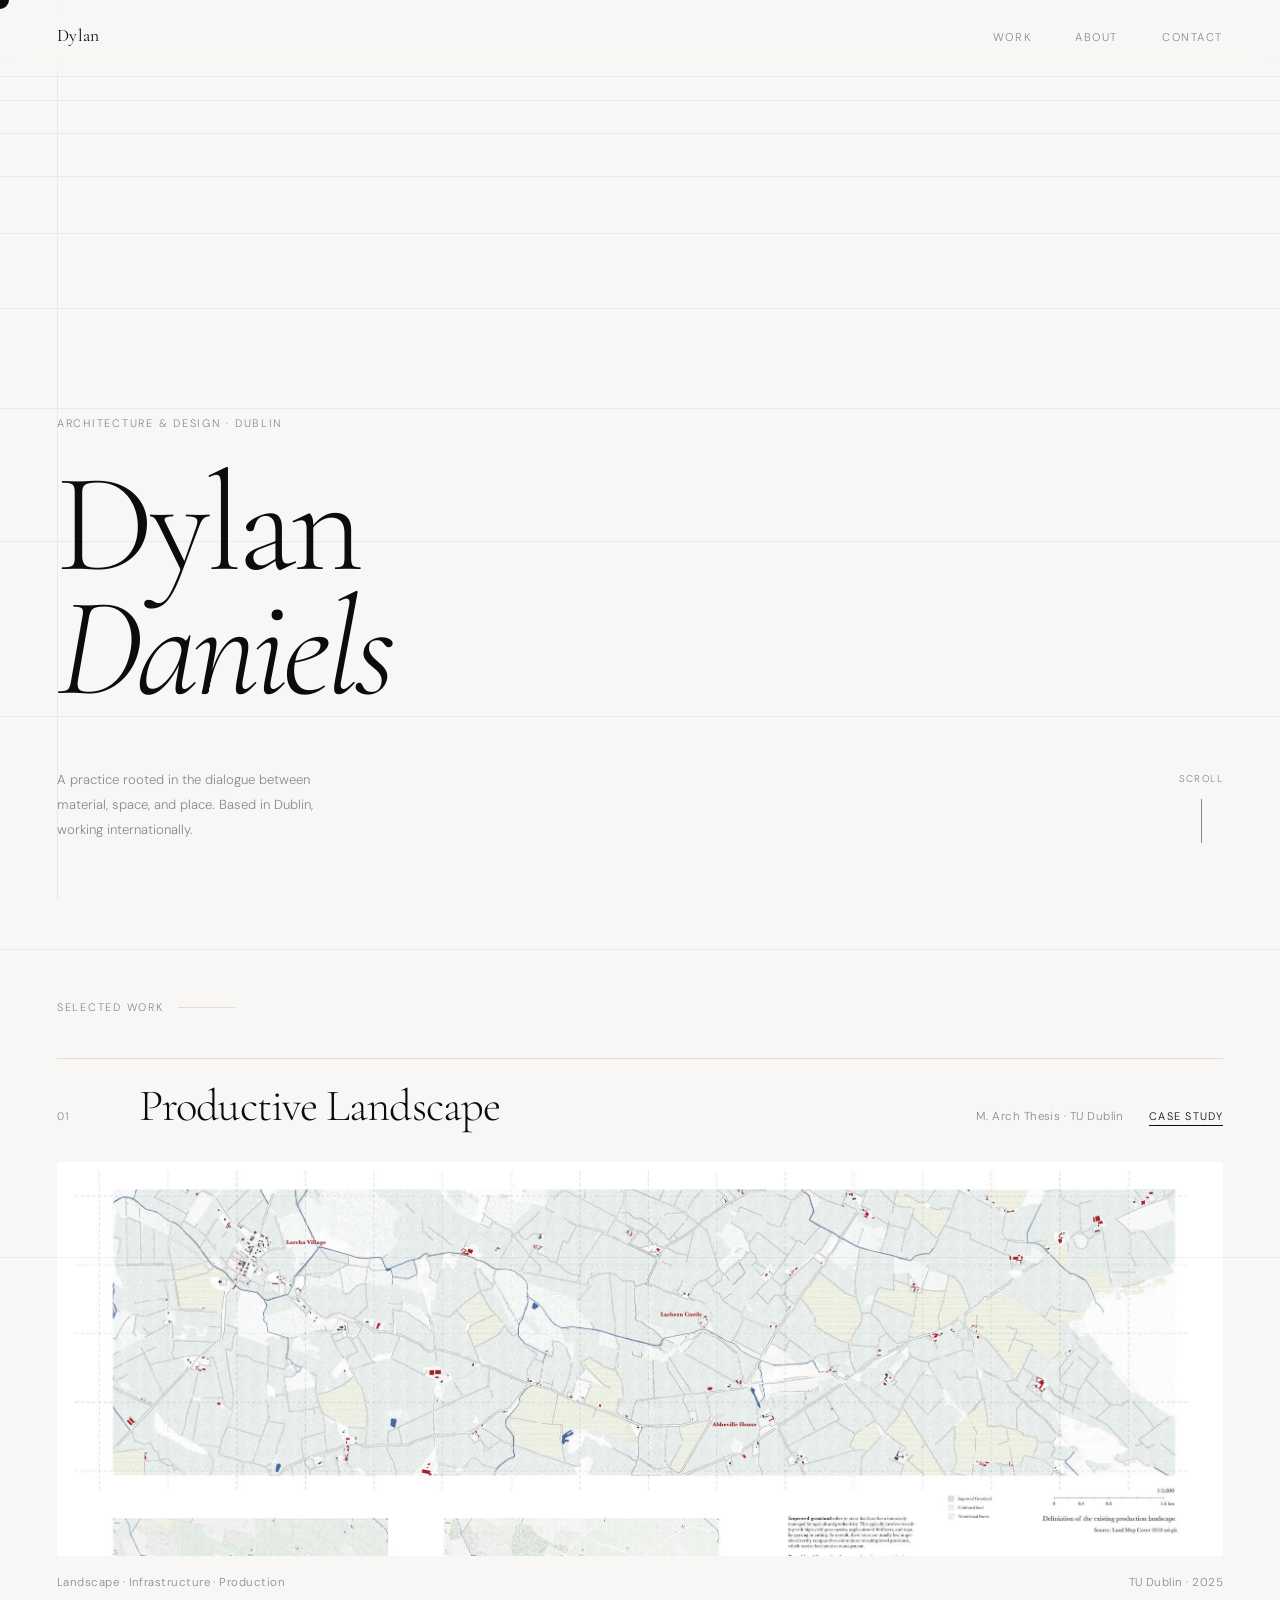
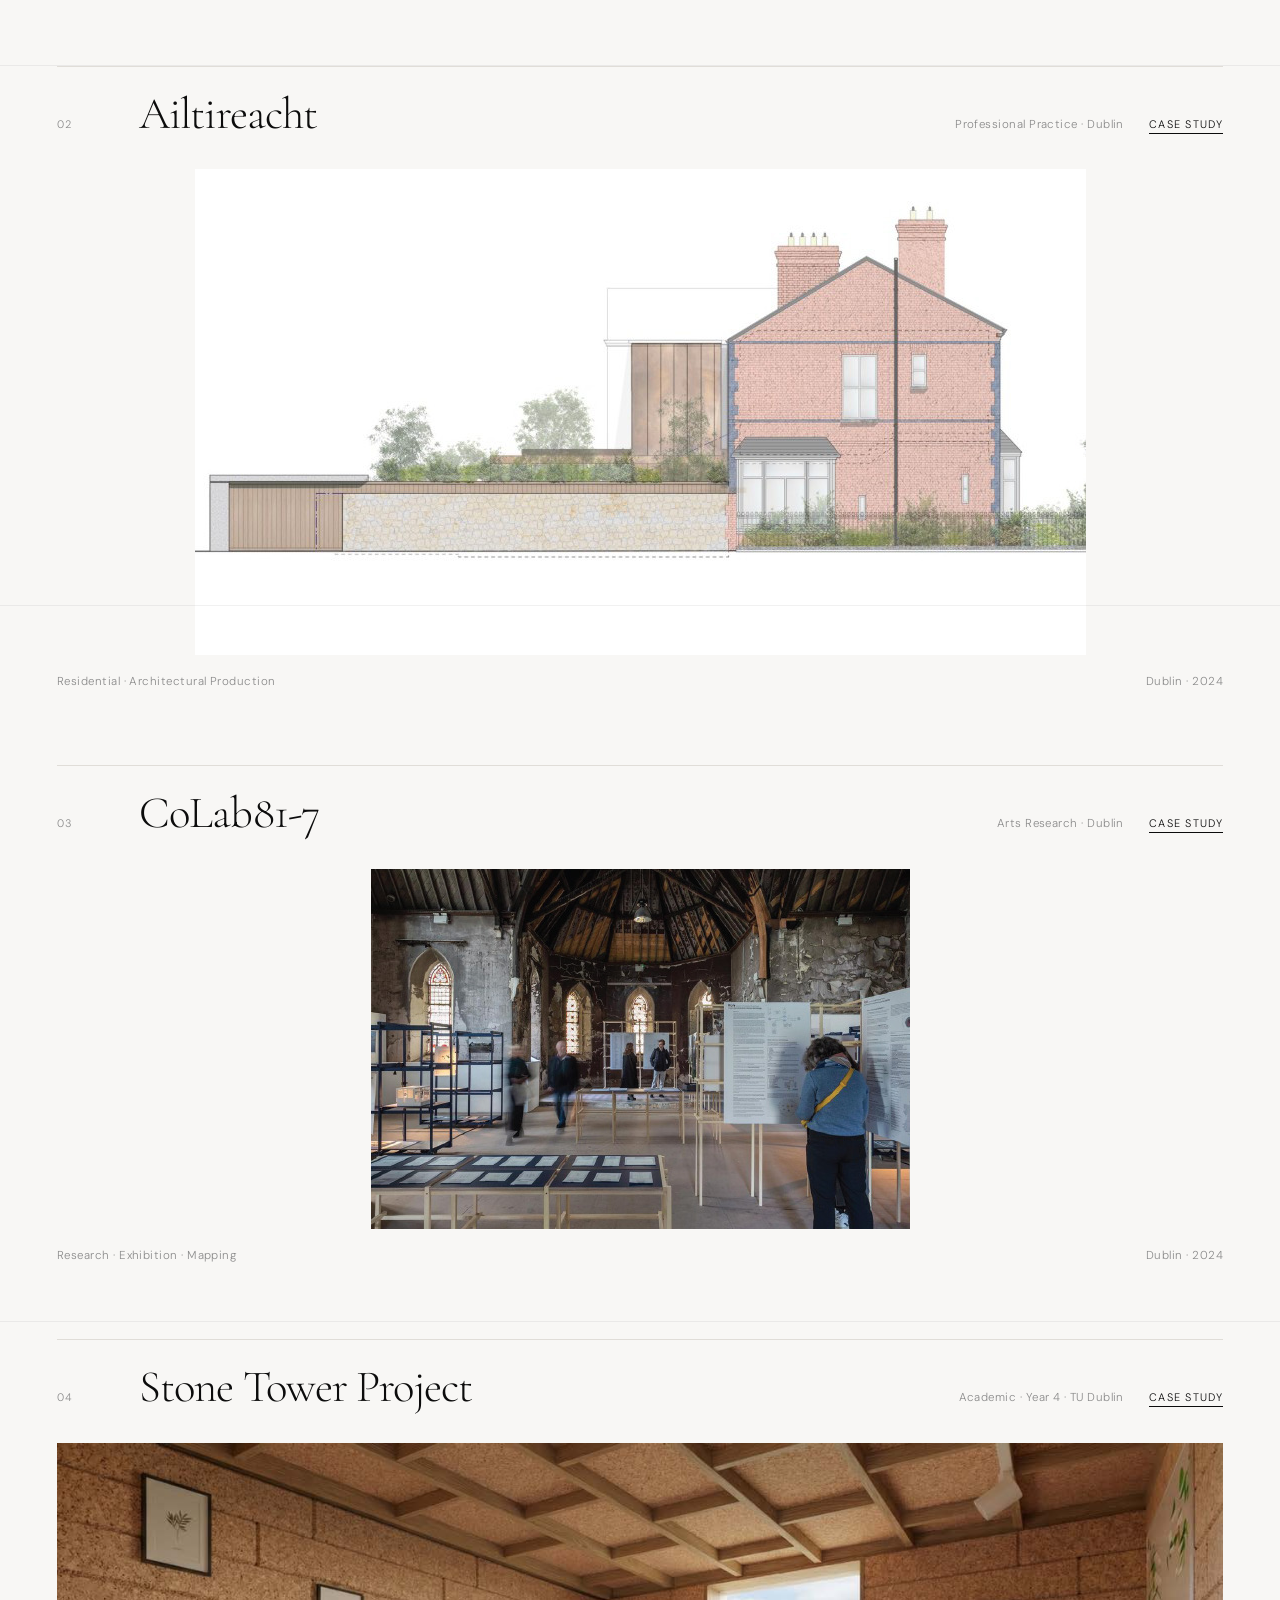
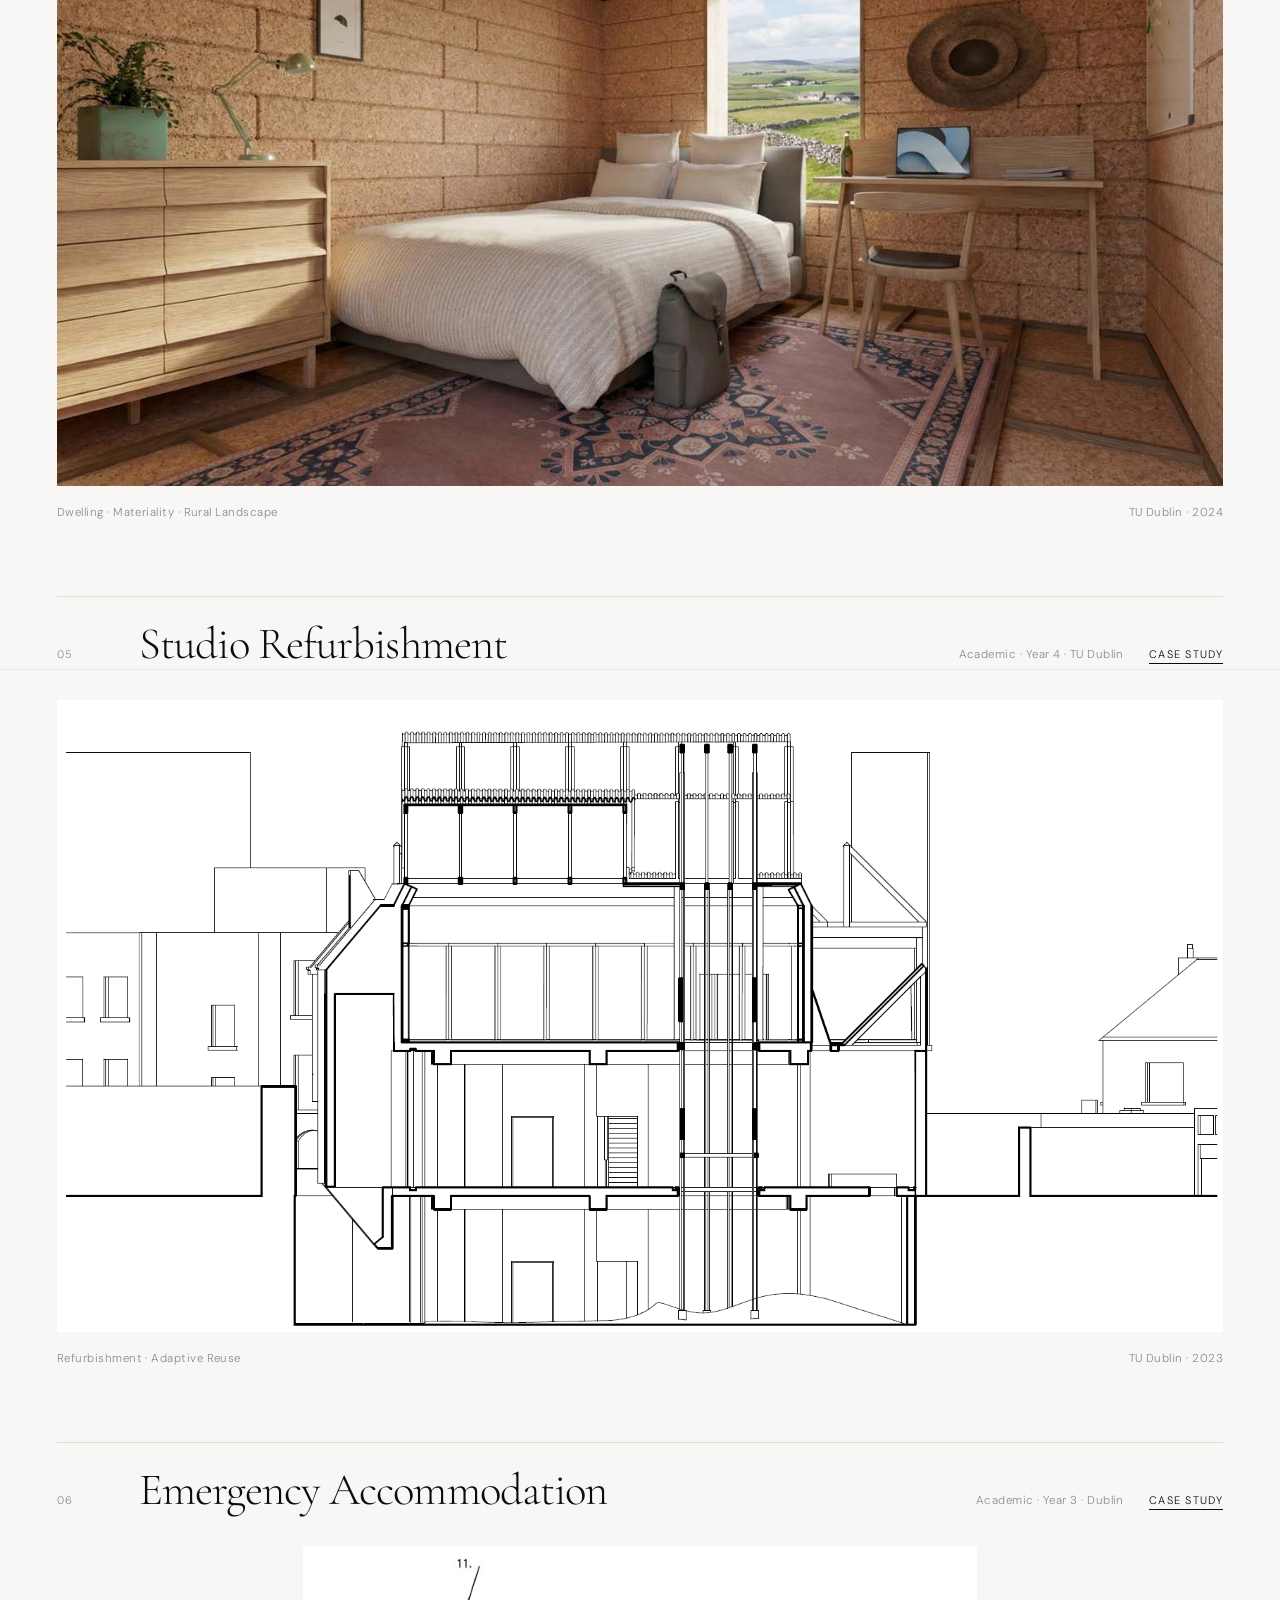
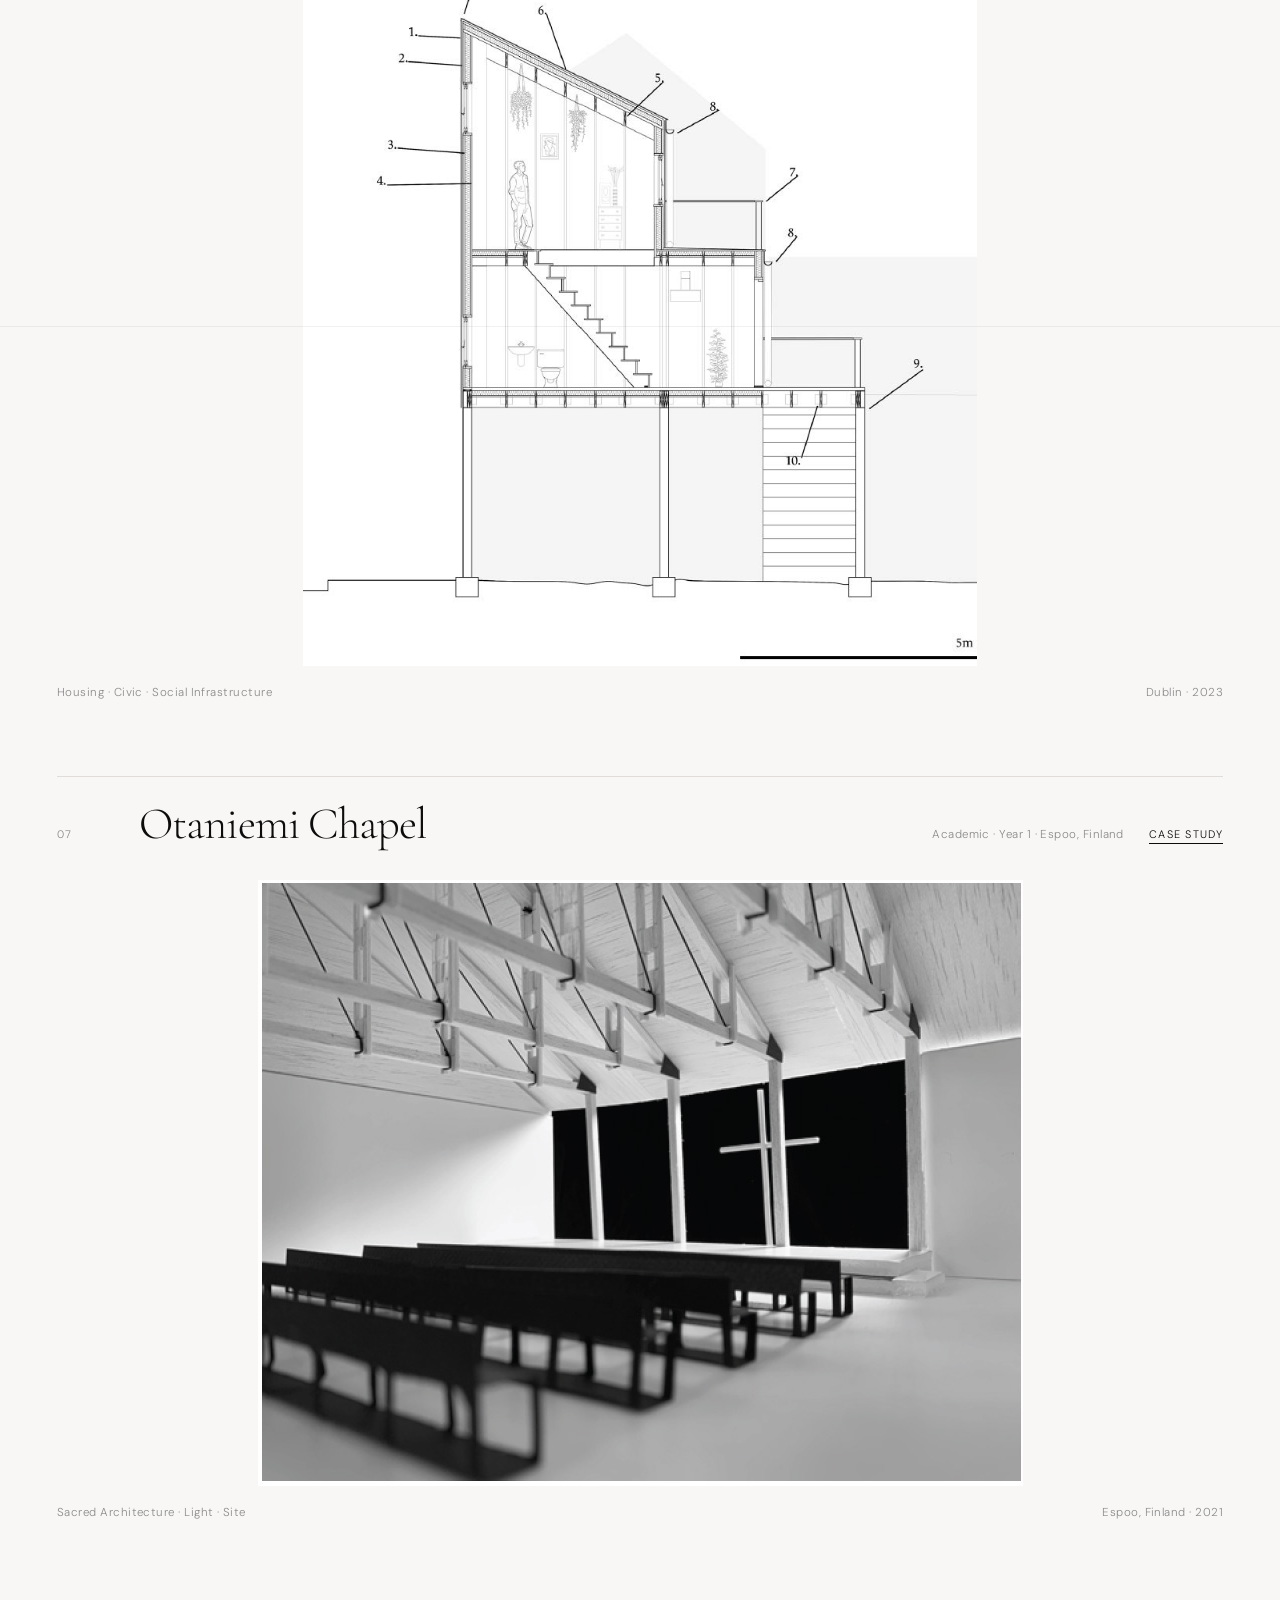
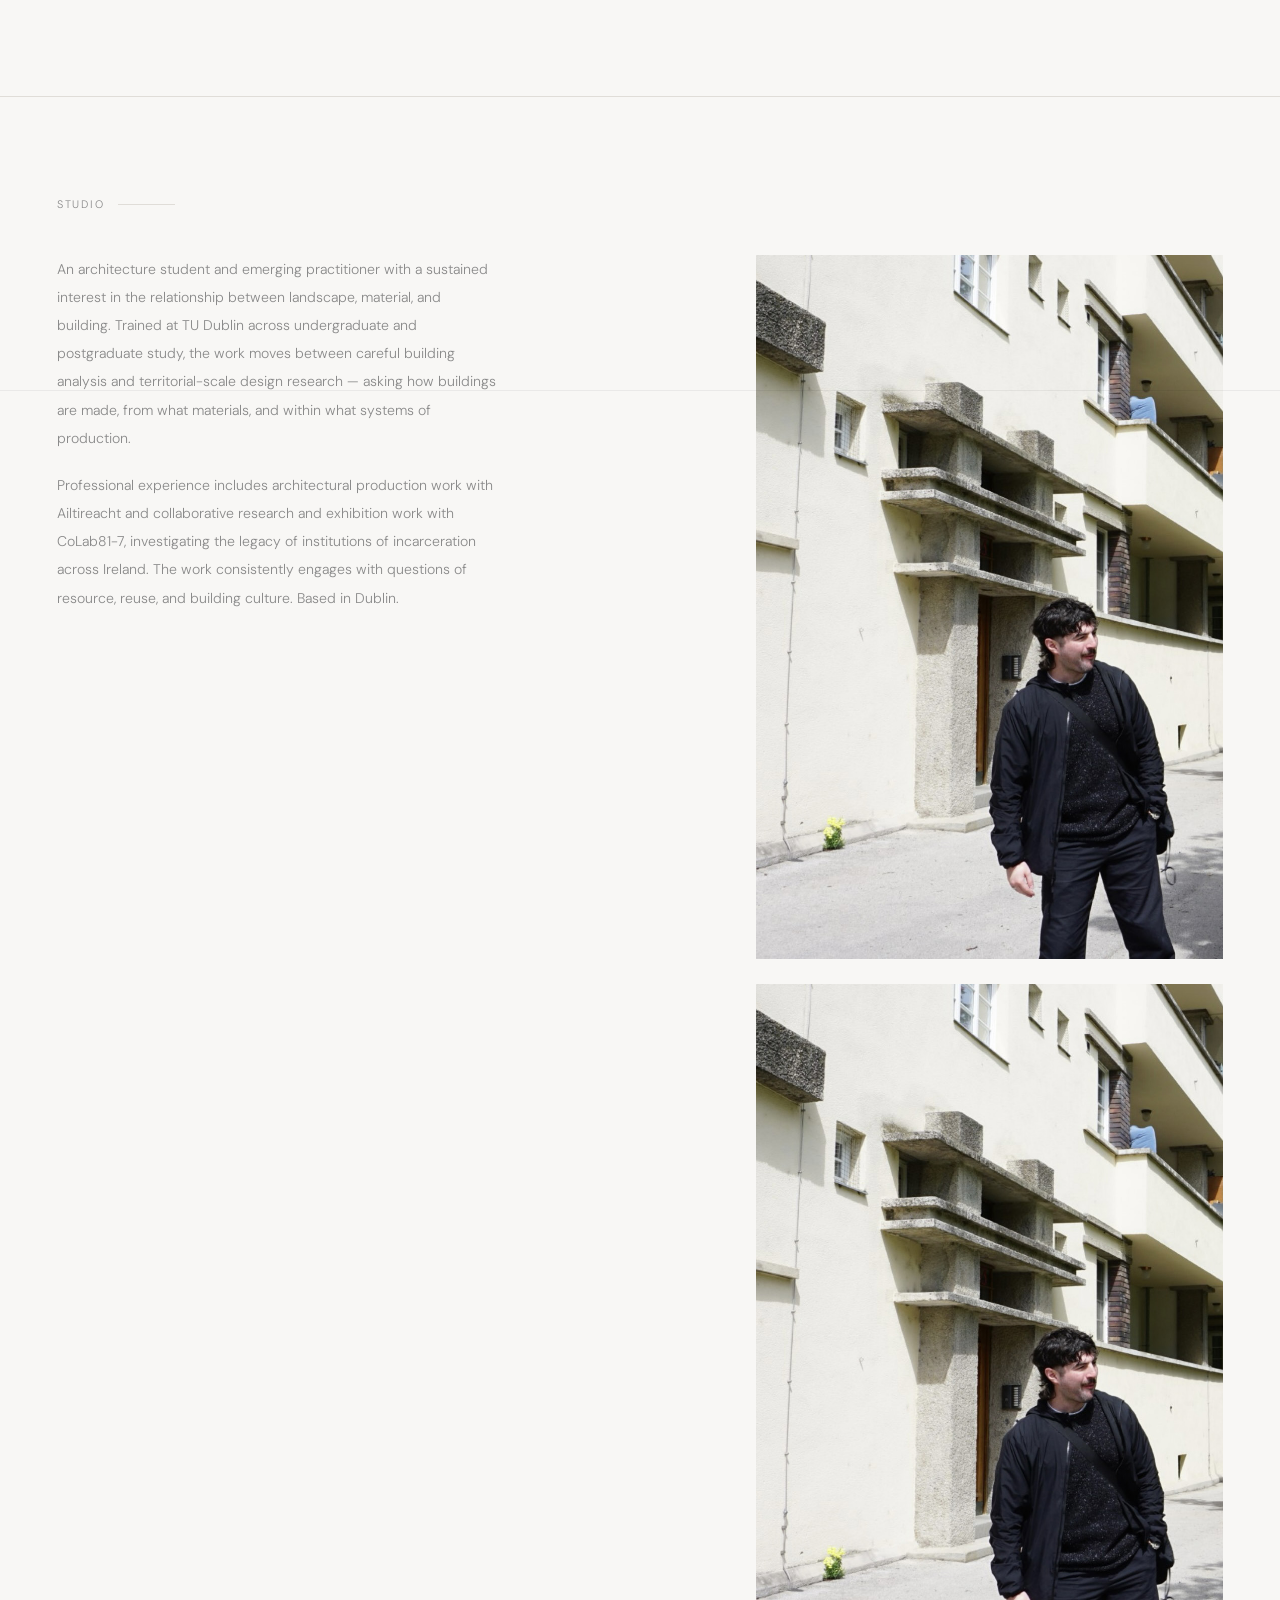
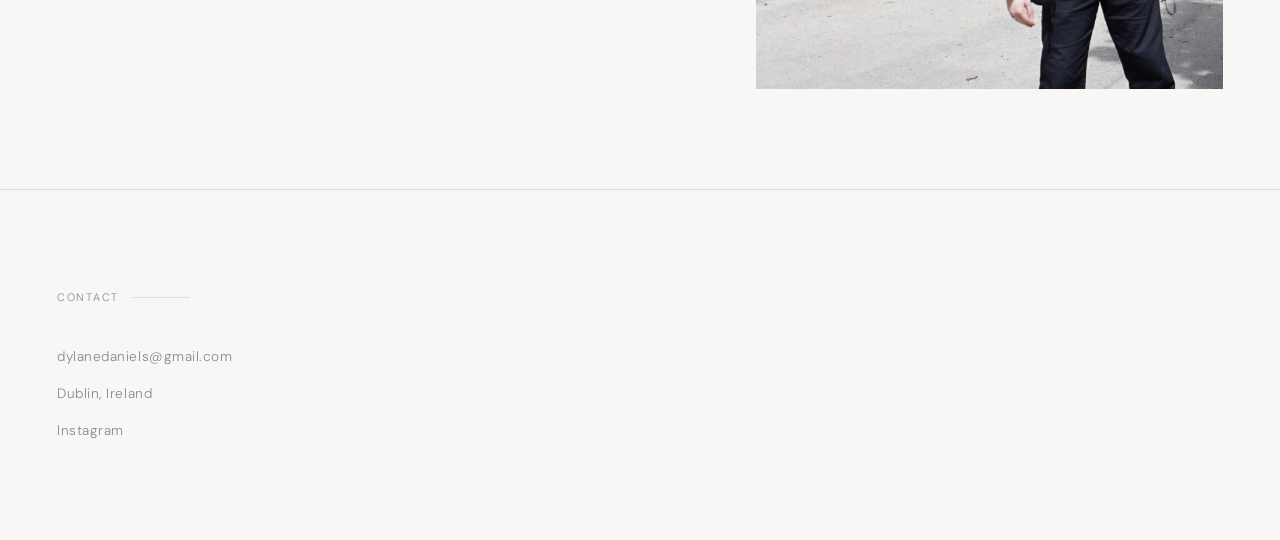
==== commit b7efa813: "Fix image cropping across site, enrich Emergency Accommodation and About Stop forcing crop/stretch o" ====
--- a/index.html
+++ b/index.html
@@ -10,7 +10,7 @@
   <meta property="og:type" content="website">
   <link rel="preconnect" href="https://fonts.googleapis.com">
   <link href="https://fonts.googleapis.com/css2?family=Cormorant+Garamond:ital,wght@0,300;0,400;1,300&family=DM+Sans:wght@300;400&display=swap" rel="stylesheet">
-  <link rel="stylesheet" href="style.css?v=17">
+  <link rel="stylesheet" href="style.css?v=18">
 </head>
 <body>
 
@@ -189,6 +189,9 @@
         <div class="img-ph img-ph--studio">
           <img src="images/site-research.jpeg" alt="Site Research">
         </div>
+        <div class="img-ph img-ph--studio about-image-secondary">
+          <img src="images/precedent-visit.jpeg" alt="Precedent study visit — modernist housing block">
+        </div>
       </div>
     </div>
   </section>
@@ -202,6 +205,6 @@
     </div>
   </section>
 
-  <script src="script.js?v=17"></script>
+  <script src="script.js?v=18"></script>
 </body>
 </html>
--- a/style.css
+++ b/style.css
@@ -48,6 +48,8 @@
 
 .serif { font-family: var(--serif); }
 
+img { max-width: 100%; }
+
 /* ── VIEW TRANSITIONS ── */
 @view-transition { navigation: auto; }
 
@@ -281,17 +283,16 @@
 .entry-media {
   position: relative;
   width: 100%;
-  aspect-ratio: 16 / 9;
   overflow: hidden;
-  background: var(--border);
+  background: var(--bg);
 }
 
 .entry-poster {
-  position: absolute;
-  inset: 0;
-  width: 100%;
-  height: 100%;
-  object-fit: cover;
+  display: block;
+  width: auto;
+  max-width: 100%;
+  max-height: 80vh;
+  margin: 0 auto;
   transition: transform 0.9s cubic-bezier(0.16, 1, 0.3, 1),
               opacity 0.5s ease;
 }
@@ -393,6 +394,8 @@
   object-fit: initial;
 }
 
+.about-image-secondary { margin-top: var(--p5); }
+
 /* ── PROJECT PAGE ── */
 .project-page-body {
   padding-top: 0;
@@ -425,6 +428,18 @@
 }
 
 .project-hero-media video.loaded { opacity: 1; }
+
+/* Drawing heroes — letterbox instead of a severe full-bleed crop */
+.project-hero--contain { background: #FFFFFF; }
+
+.project-hero--contain .project-hero-media img,
+.project-hero--contain .project-hero-media video {
+  object-fit: contain;
+}
+
+.project-hero--contain .project-hero-overlay { display: none; }
+
+.project-hero--contain .project-hero-title { color: var(--text); }
 
 .project-hero-overlay {
   position: absolute;
@@ -525,7 +540,9 @@
 }
 
 .project-figure img {
-  width: 100%;
+  width: auto;
+  max-width: 100%;
+  height: auto;
   display: block;
 }
 
@@ -548,6 +565,9 @@
   grid-template-columns: 1.75fr 1.32fr 1fr;
   gap: var(--p4);
 }
+
+/* Low-resolution figures — constrained so they never upscale past native size */
+.figure-small { max-width: 420px; }
 
 /* ── PROJECT NAV ── */
 .project-nav {
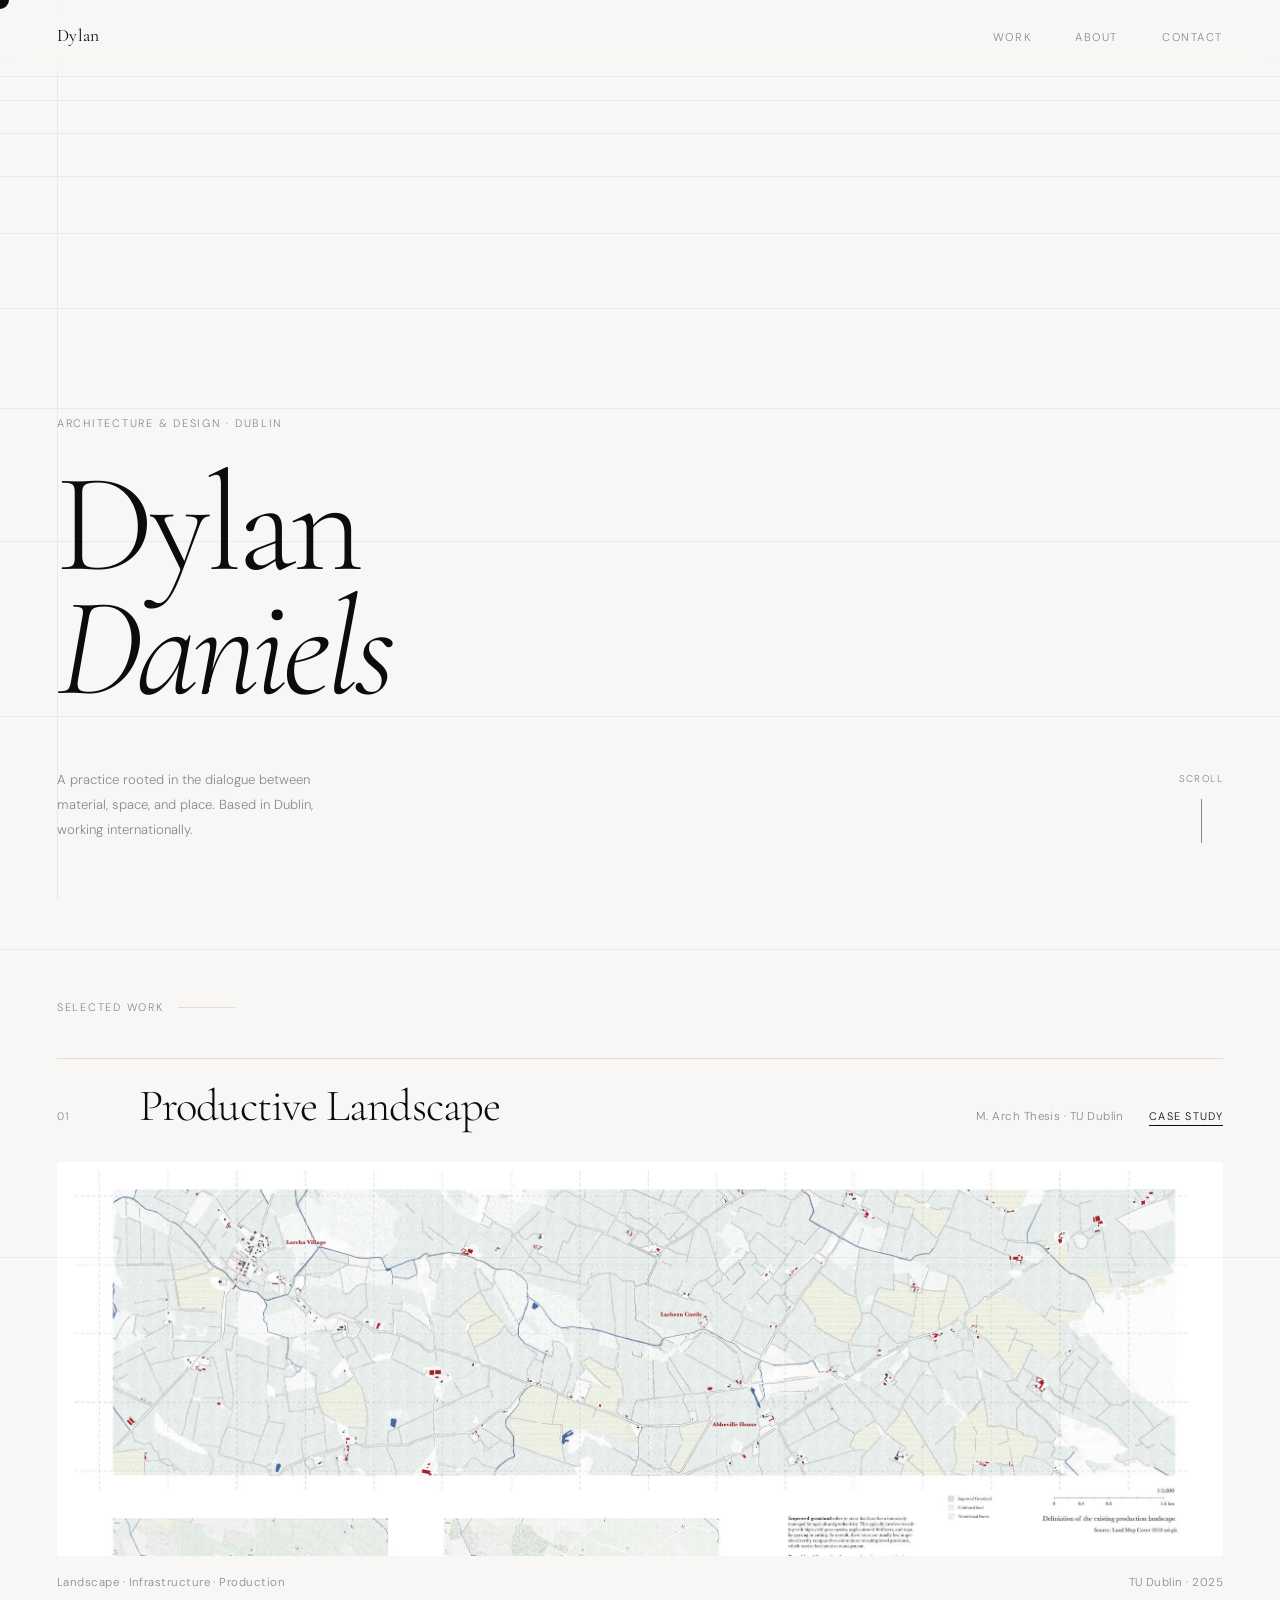
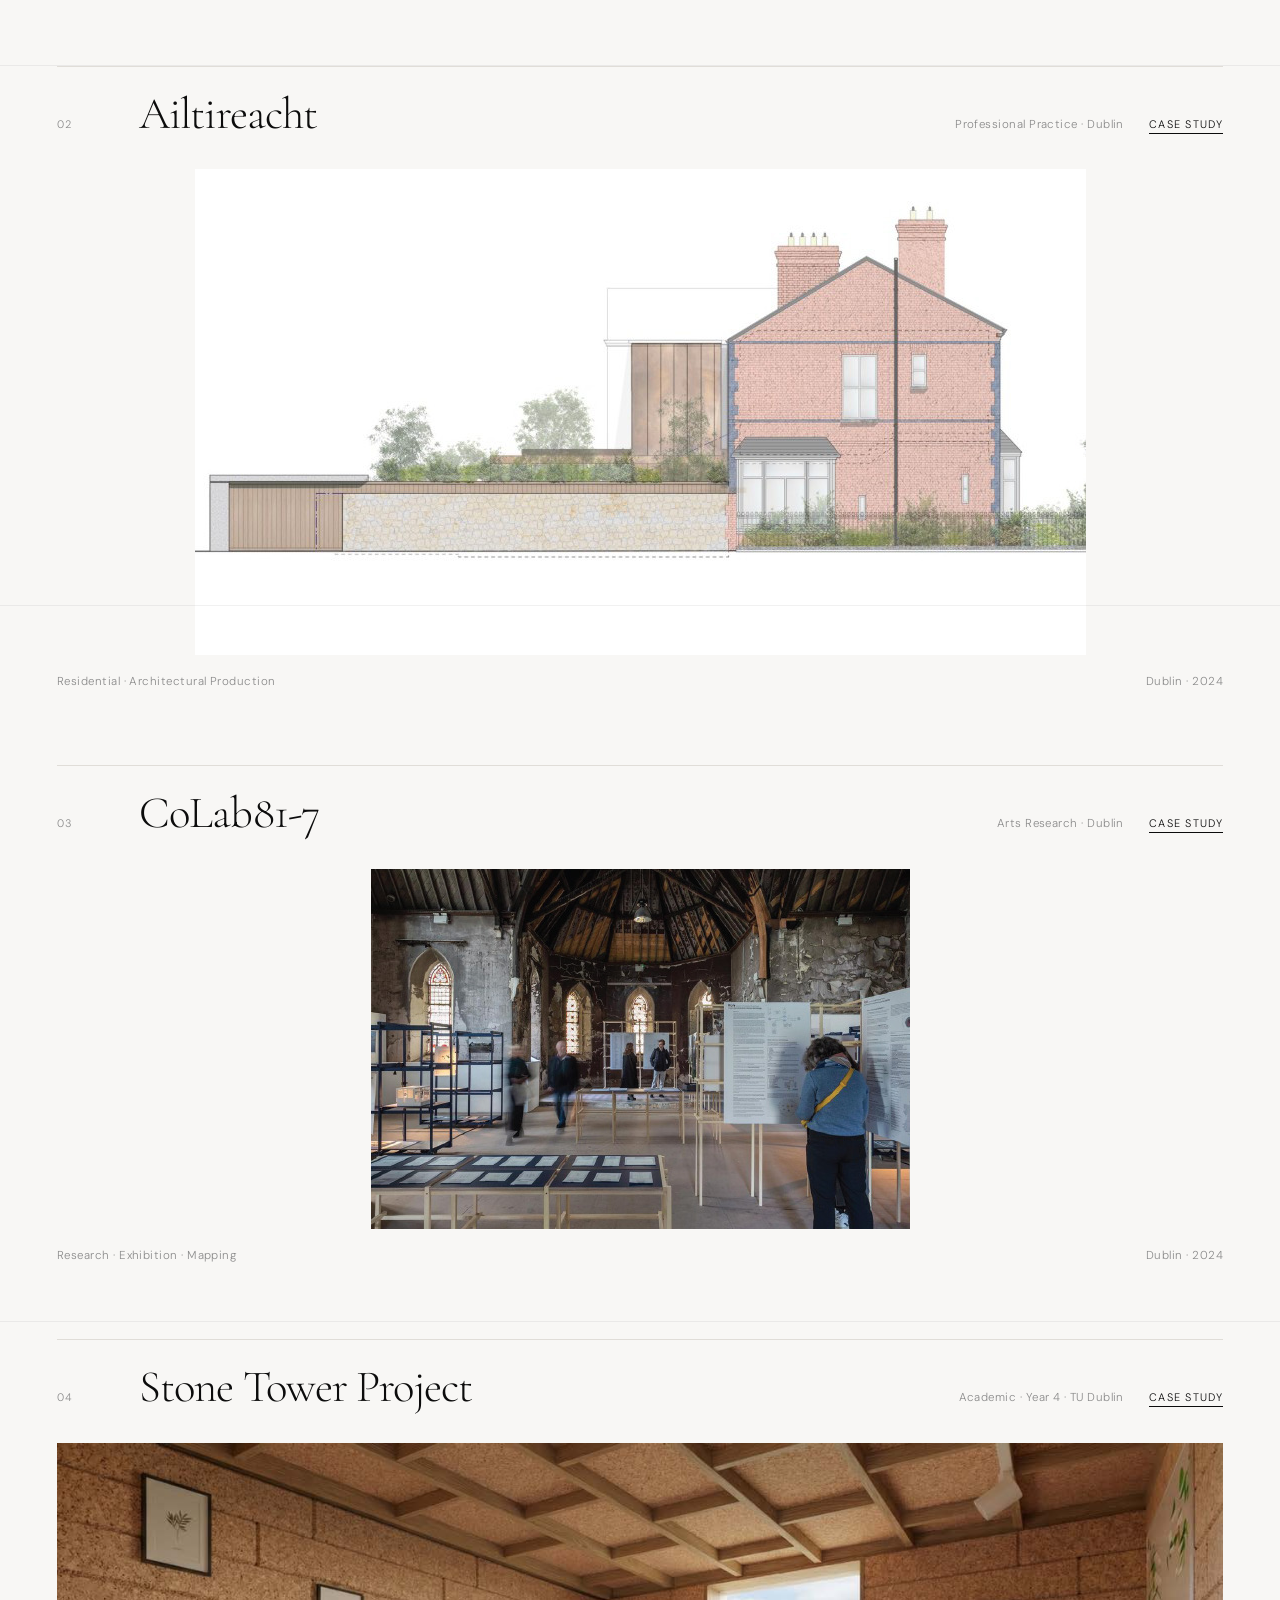
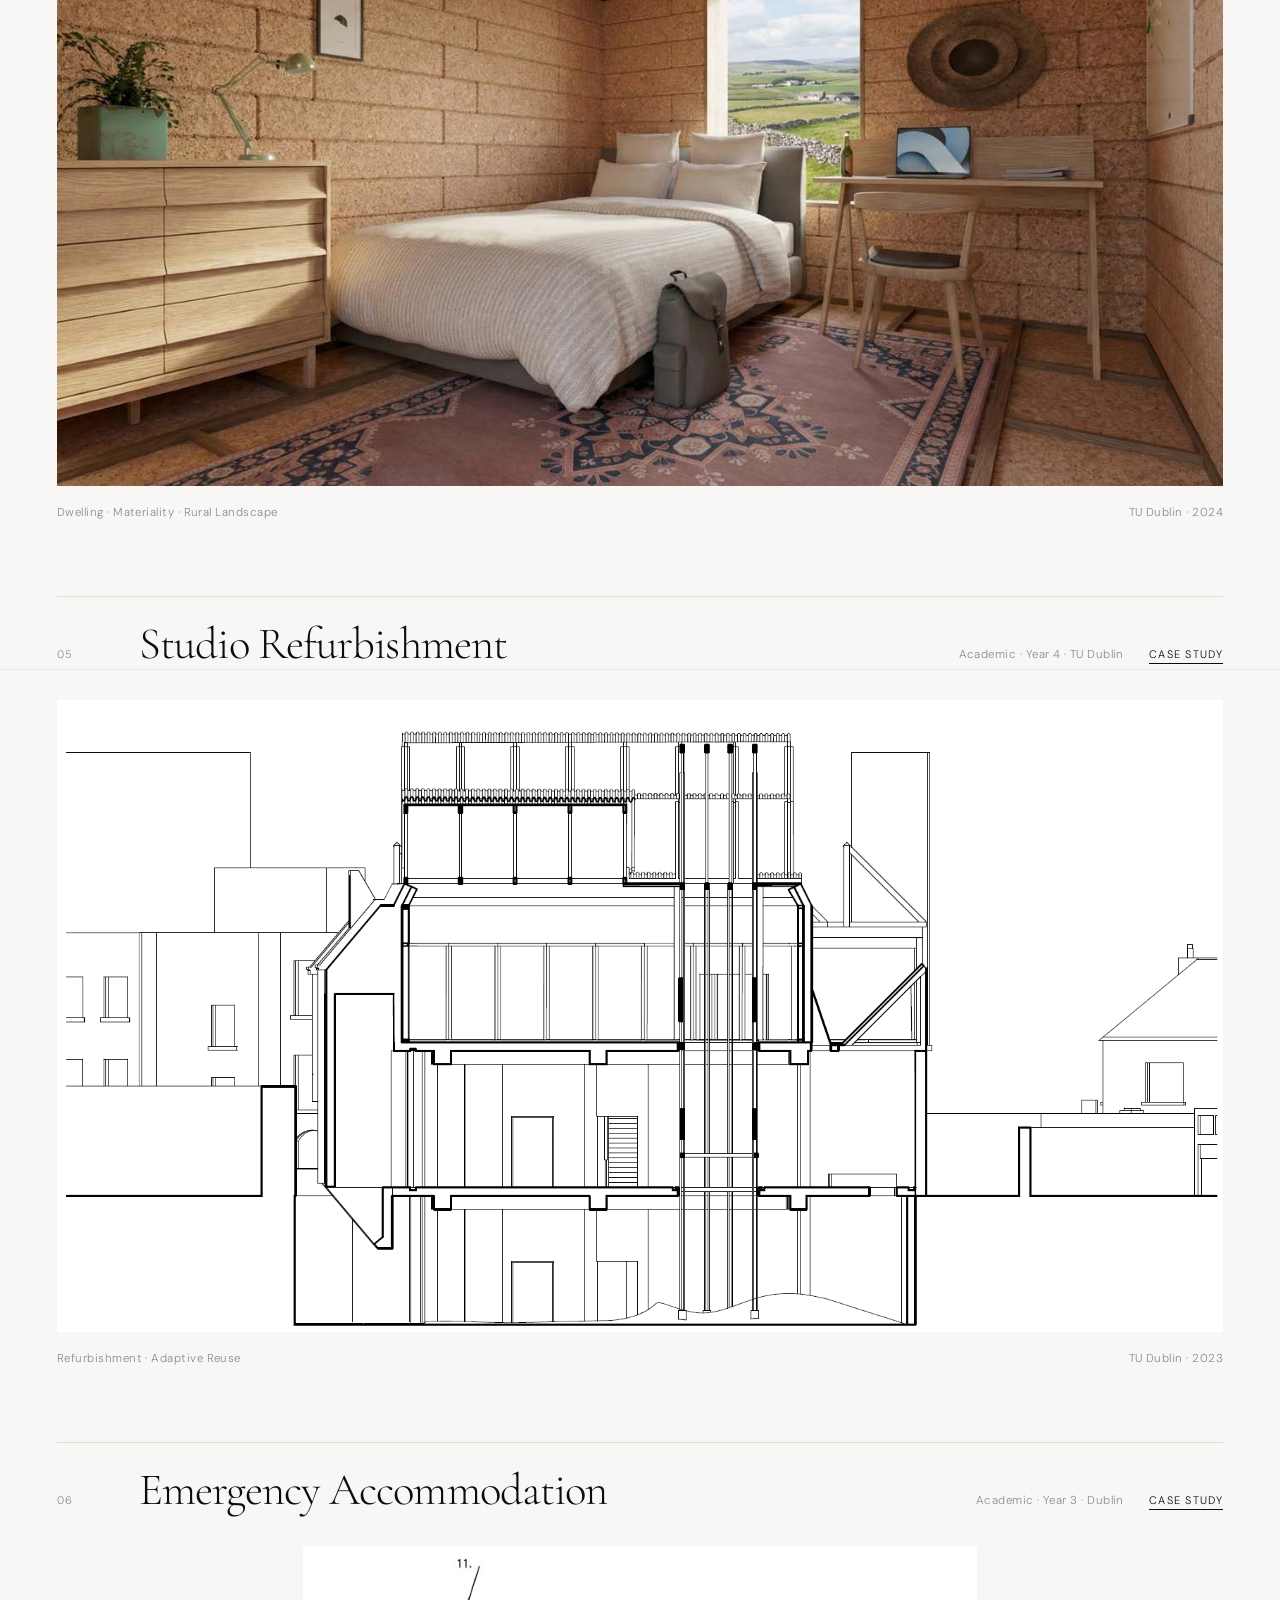
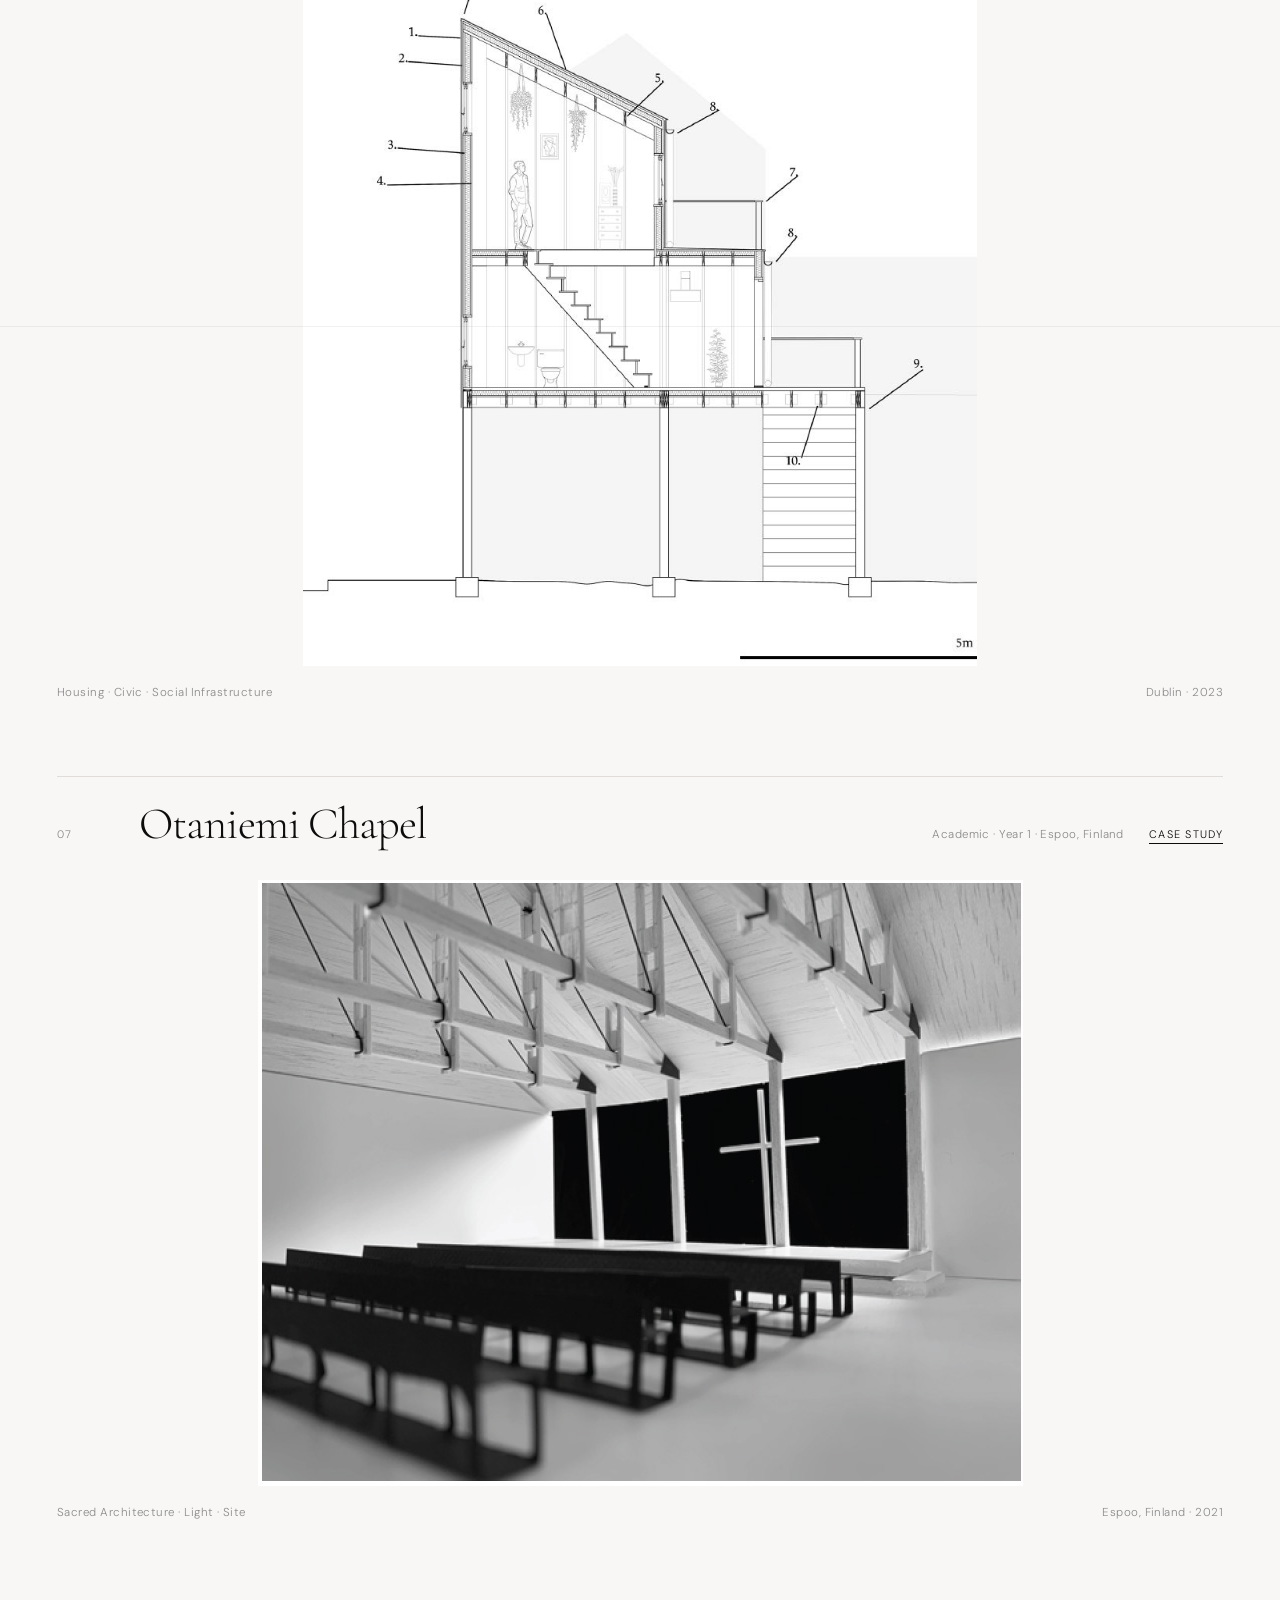
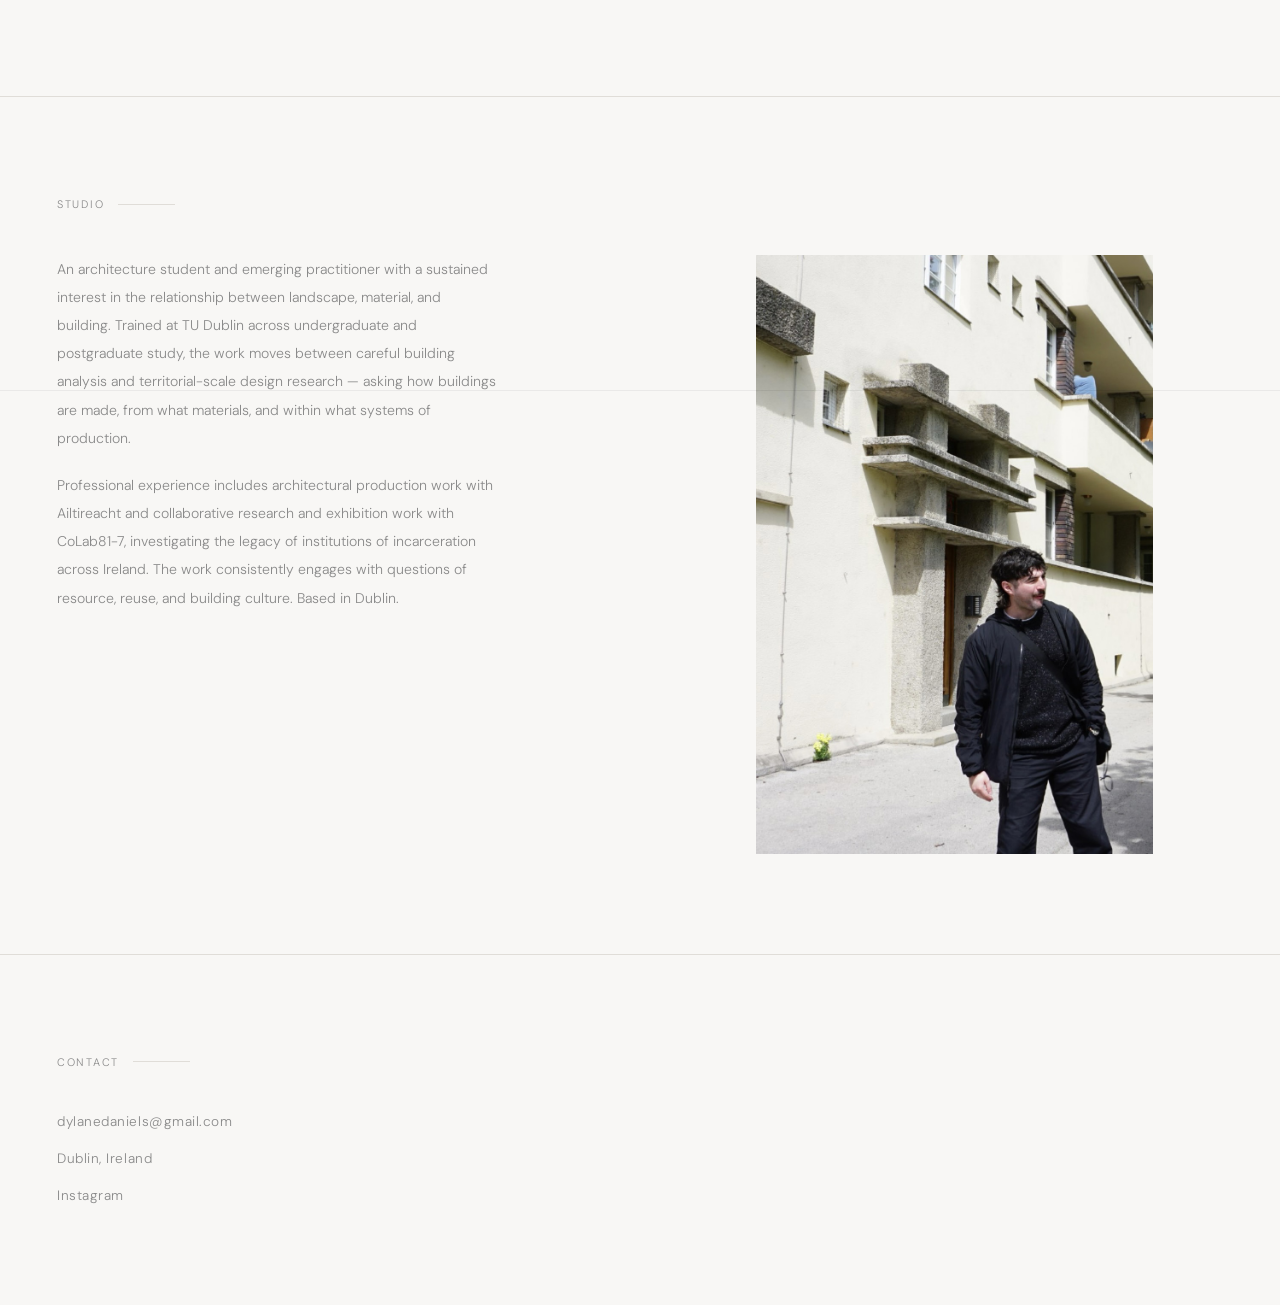
==== commit 1dffa9fb: "Fix broken and duplicate images, bump asset cache versions - About section: remove duplicate profile" ====
--- a/index.html
+++ b/index.html
@@ -10,7 +10,7 @@
   <meta property="og:type" content="website">
   <link rel="preconnect" href="https://fonts.googleapis.com">
   <link href="https://fonts.googleapis.com/css2?family=Cormorant+Garamond:ital,wght@0,300;0,400;1,300&family=DM+Sans:wght@300;400&display=swap" rel="stylesheet">
-  <link rel="stylesheet" href="style.css?v=18">
+  <link rel="stylesheet" href="style.css?v=19">
 </head>
 <body>
 
@@ -189,9 +189,6 @@
         <div class="img-ph img-ph--studio">
           <img src="images/site-research.jpeg" alt="Site Research">
         </div>
-        <div class="img-ph img-ph--studio about-image-secondary">
-          <img src="images/precedent-visit.jpeg" alt="Precedent study visit — modernist housing block">
-        </div>
       </div>
     </div>
   </section>
@@ -205,6 +202,6 @@
     </div>
   </section>
 
-  <script src="script.js?v=18"></script>
+  <script src="script.js?v=19"></script>
 </body>
 </html>
--- a/style.css
+++ b/style.css
@@ -389,12 +389,14 @@
   display: block;
 }
 
+.about-image {
+  max-width: 85%;
+}
+
 .about-image .img-ph img {
   height: auto;
   object-fit: initial;
 }
-
-.about-image-secondary { margin-top: var(--p5); }
 
 /* ── PROJECT PAGE ── */
 .project-page-body {
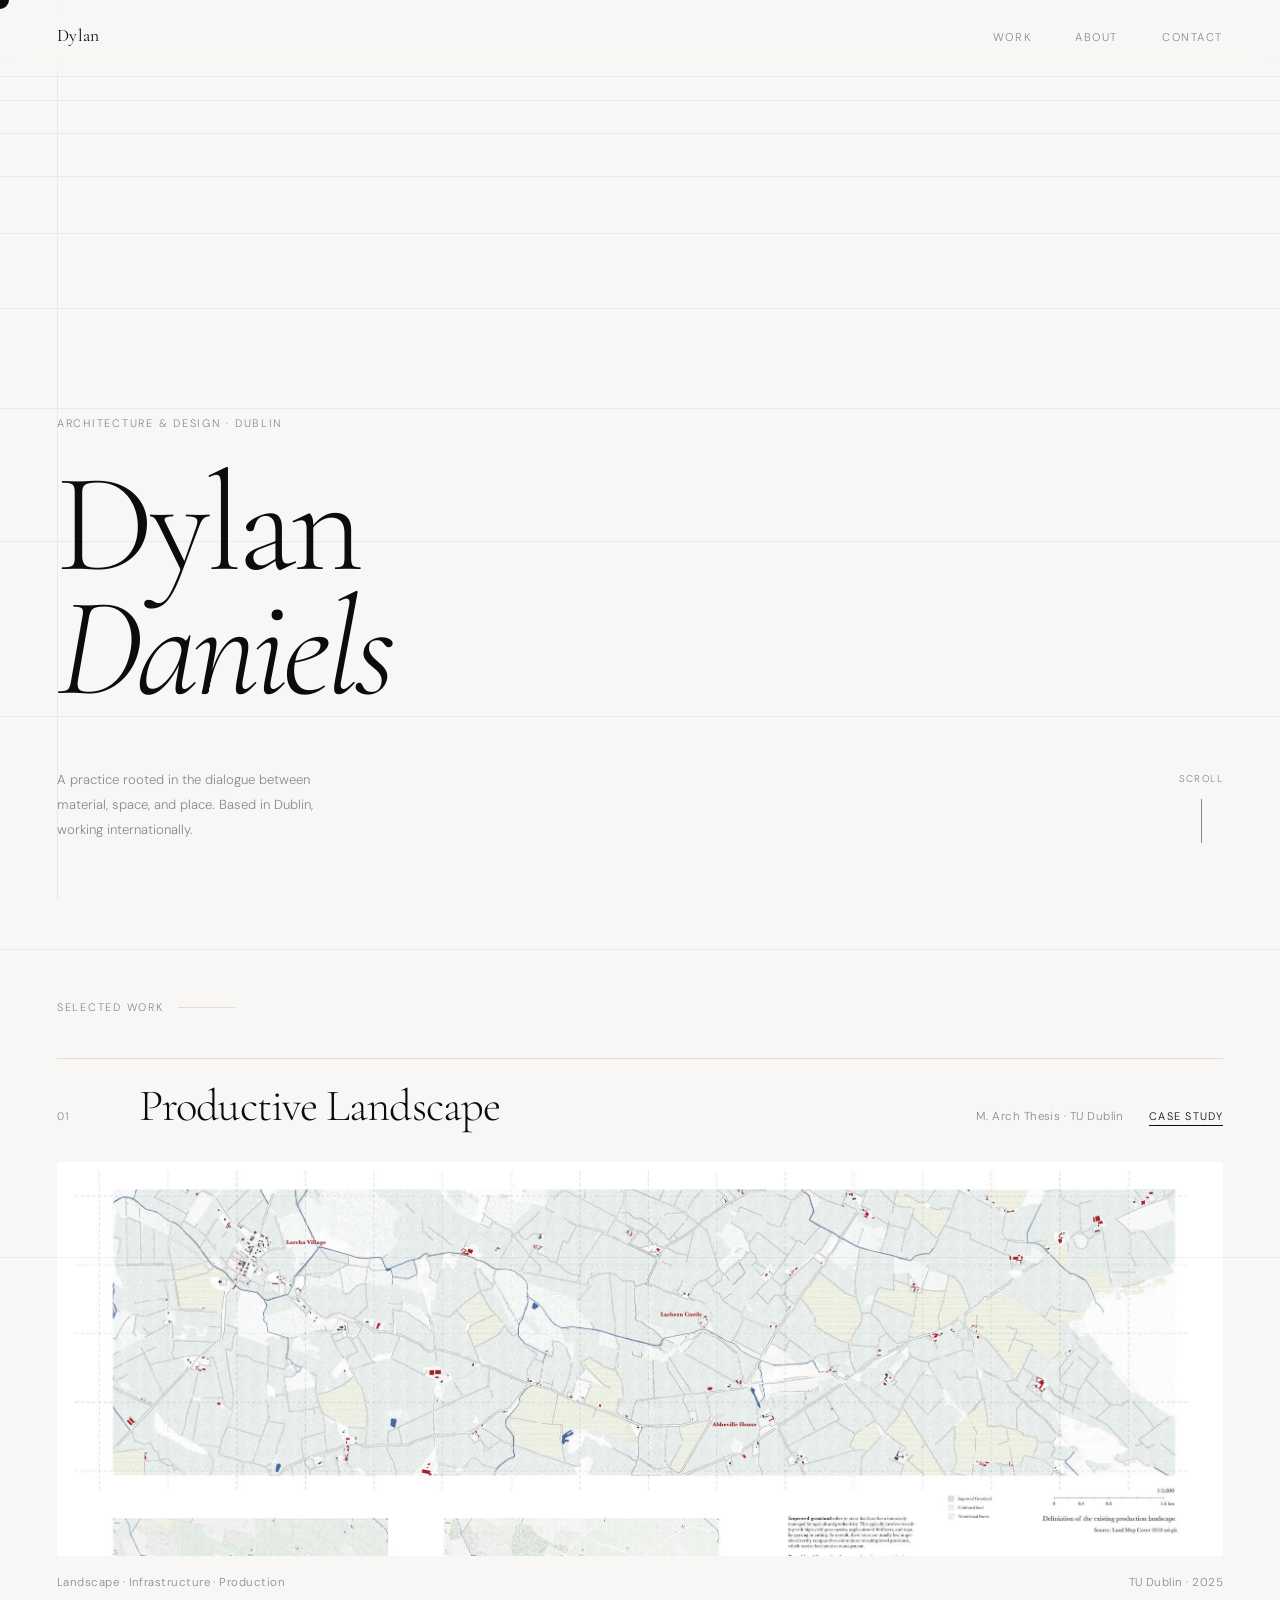
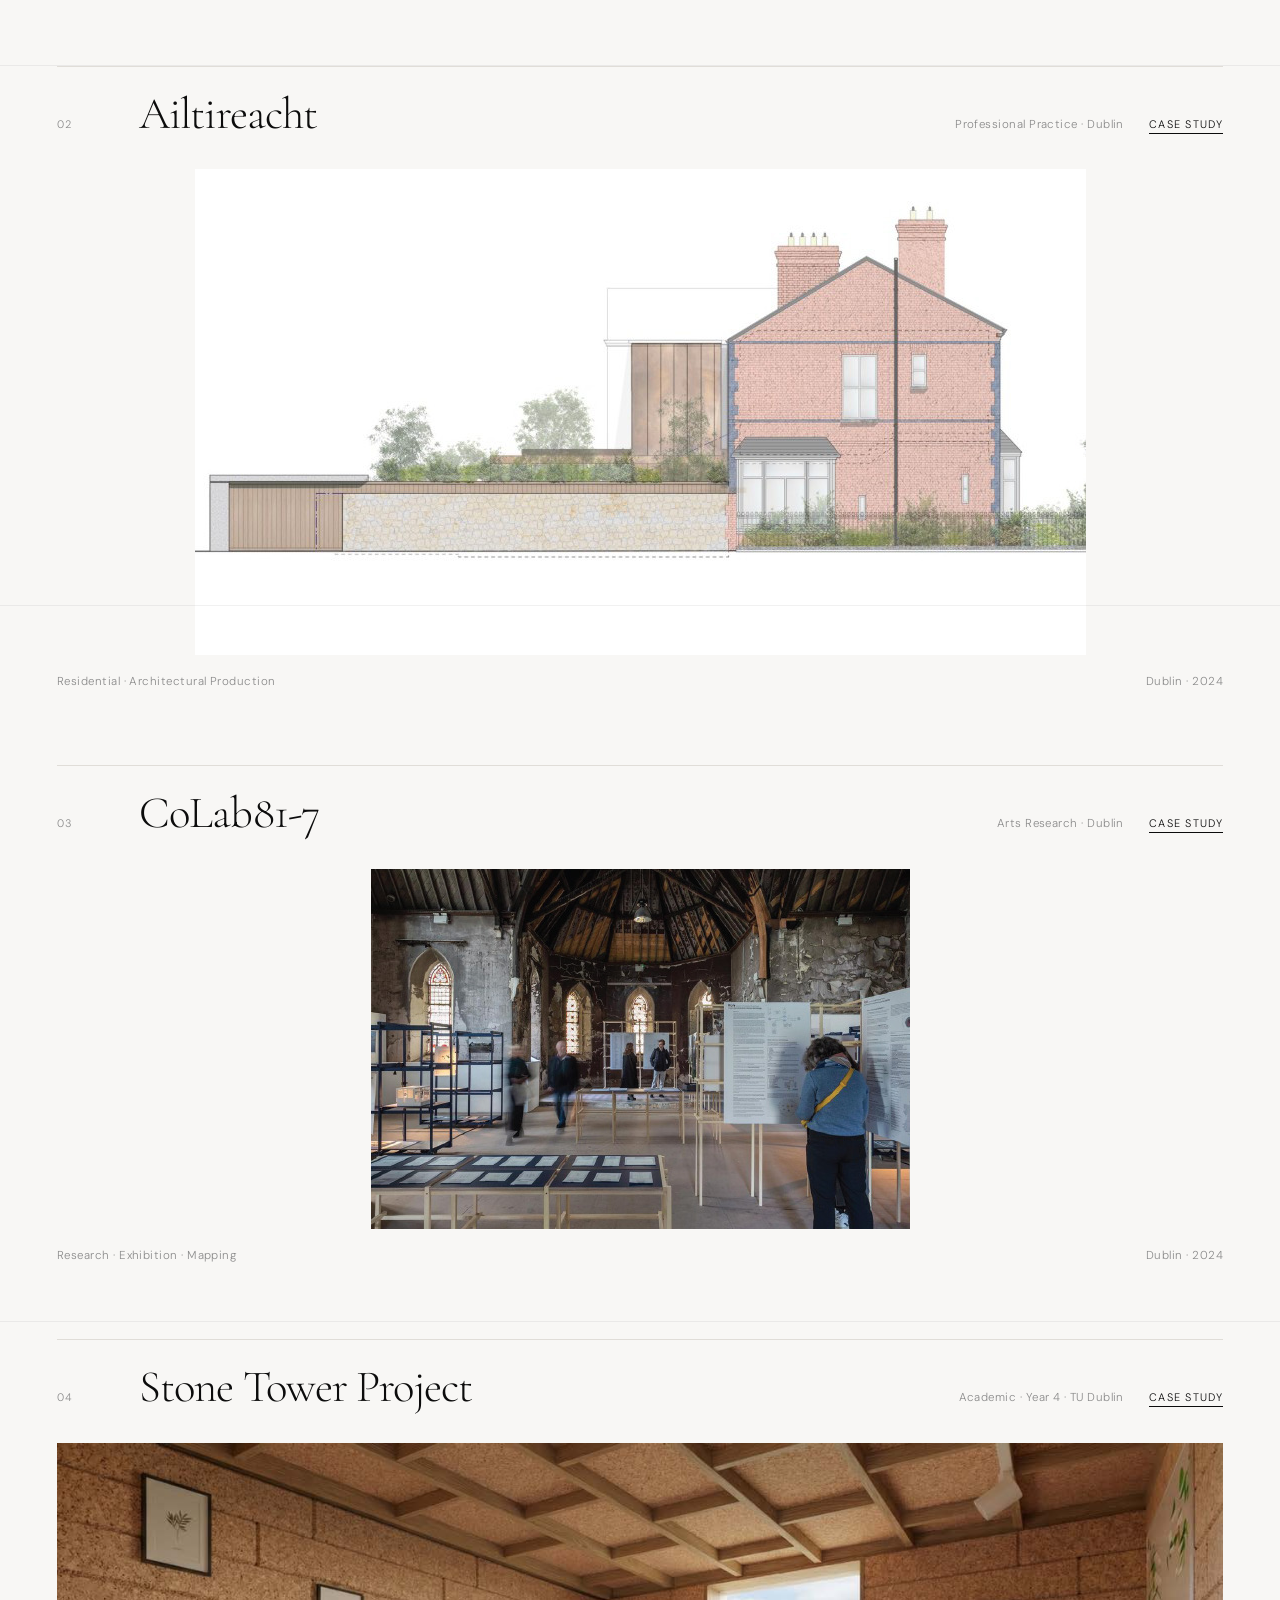
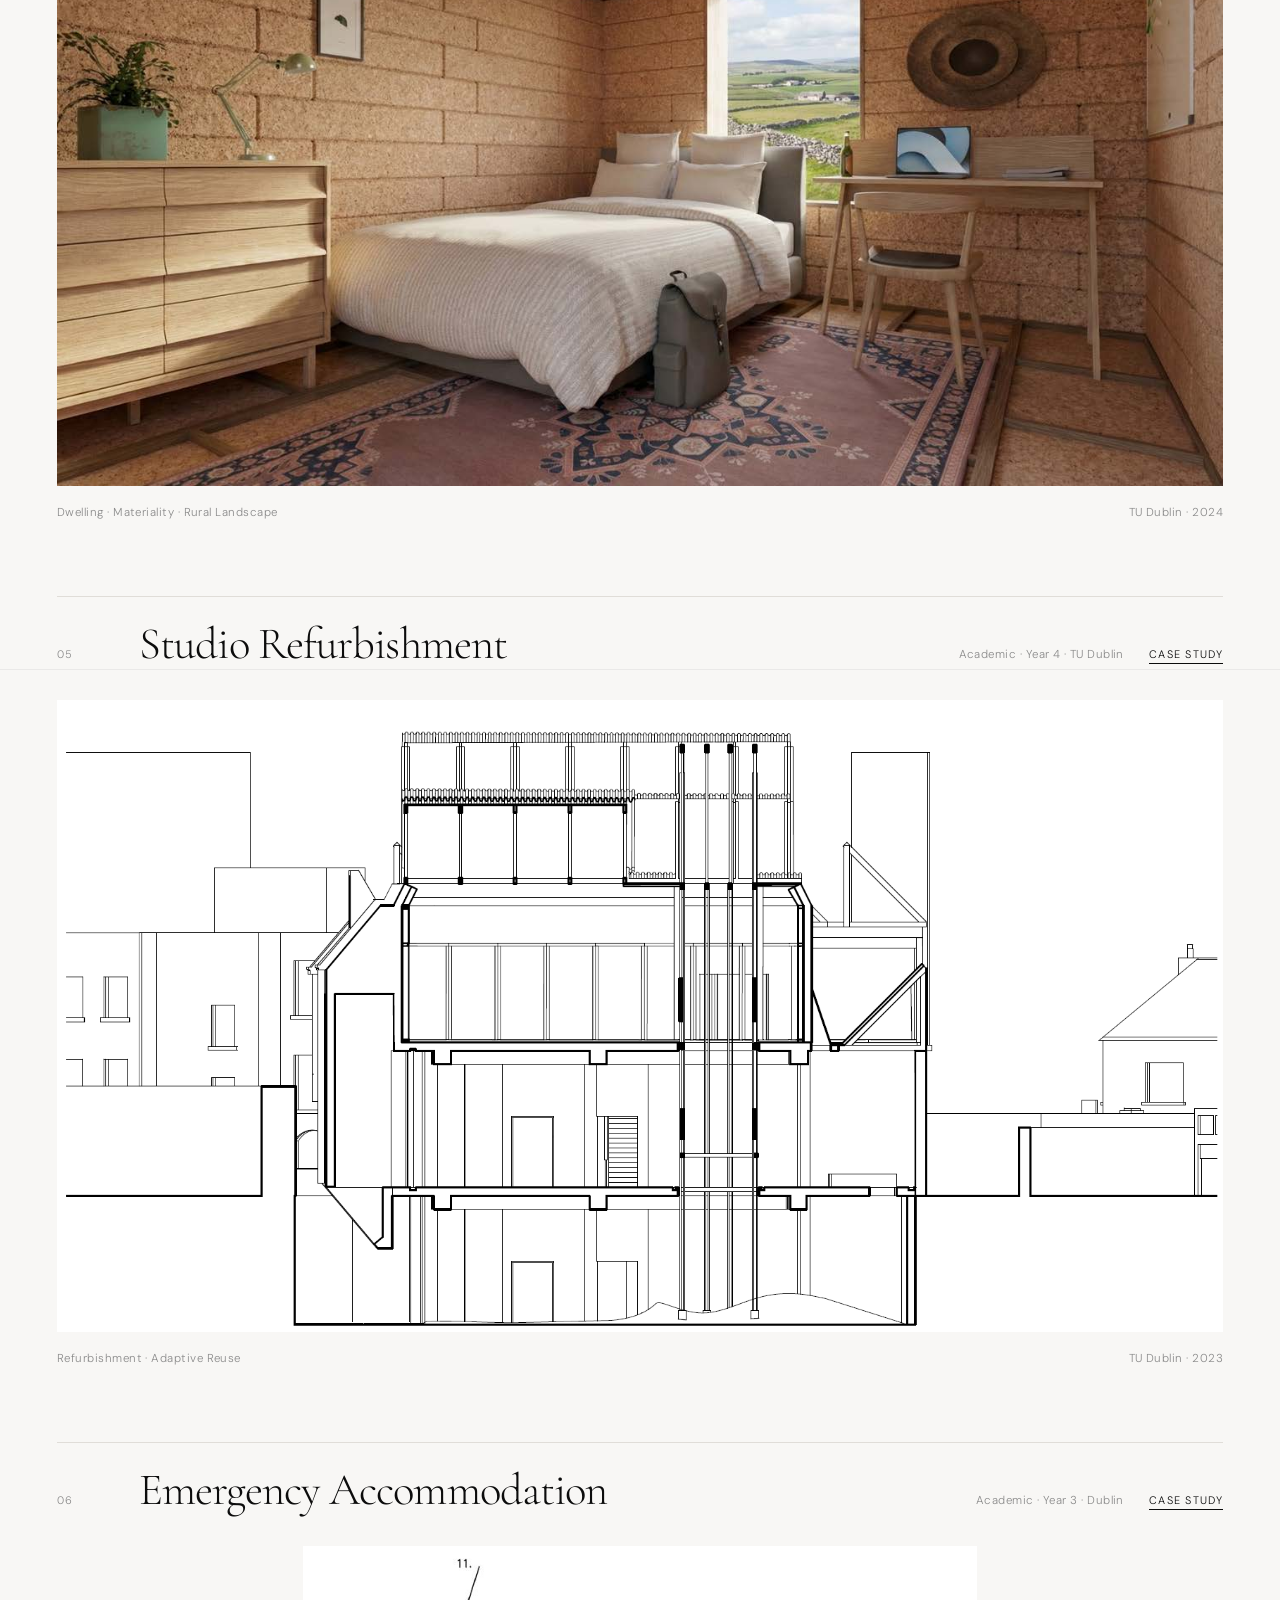
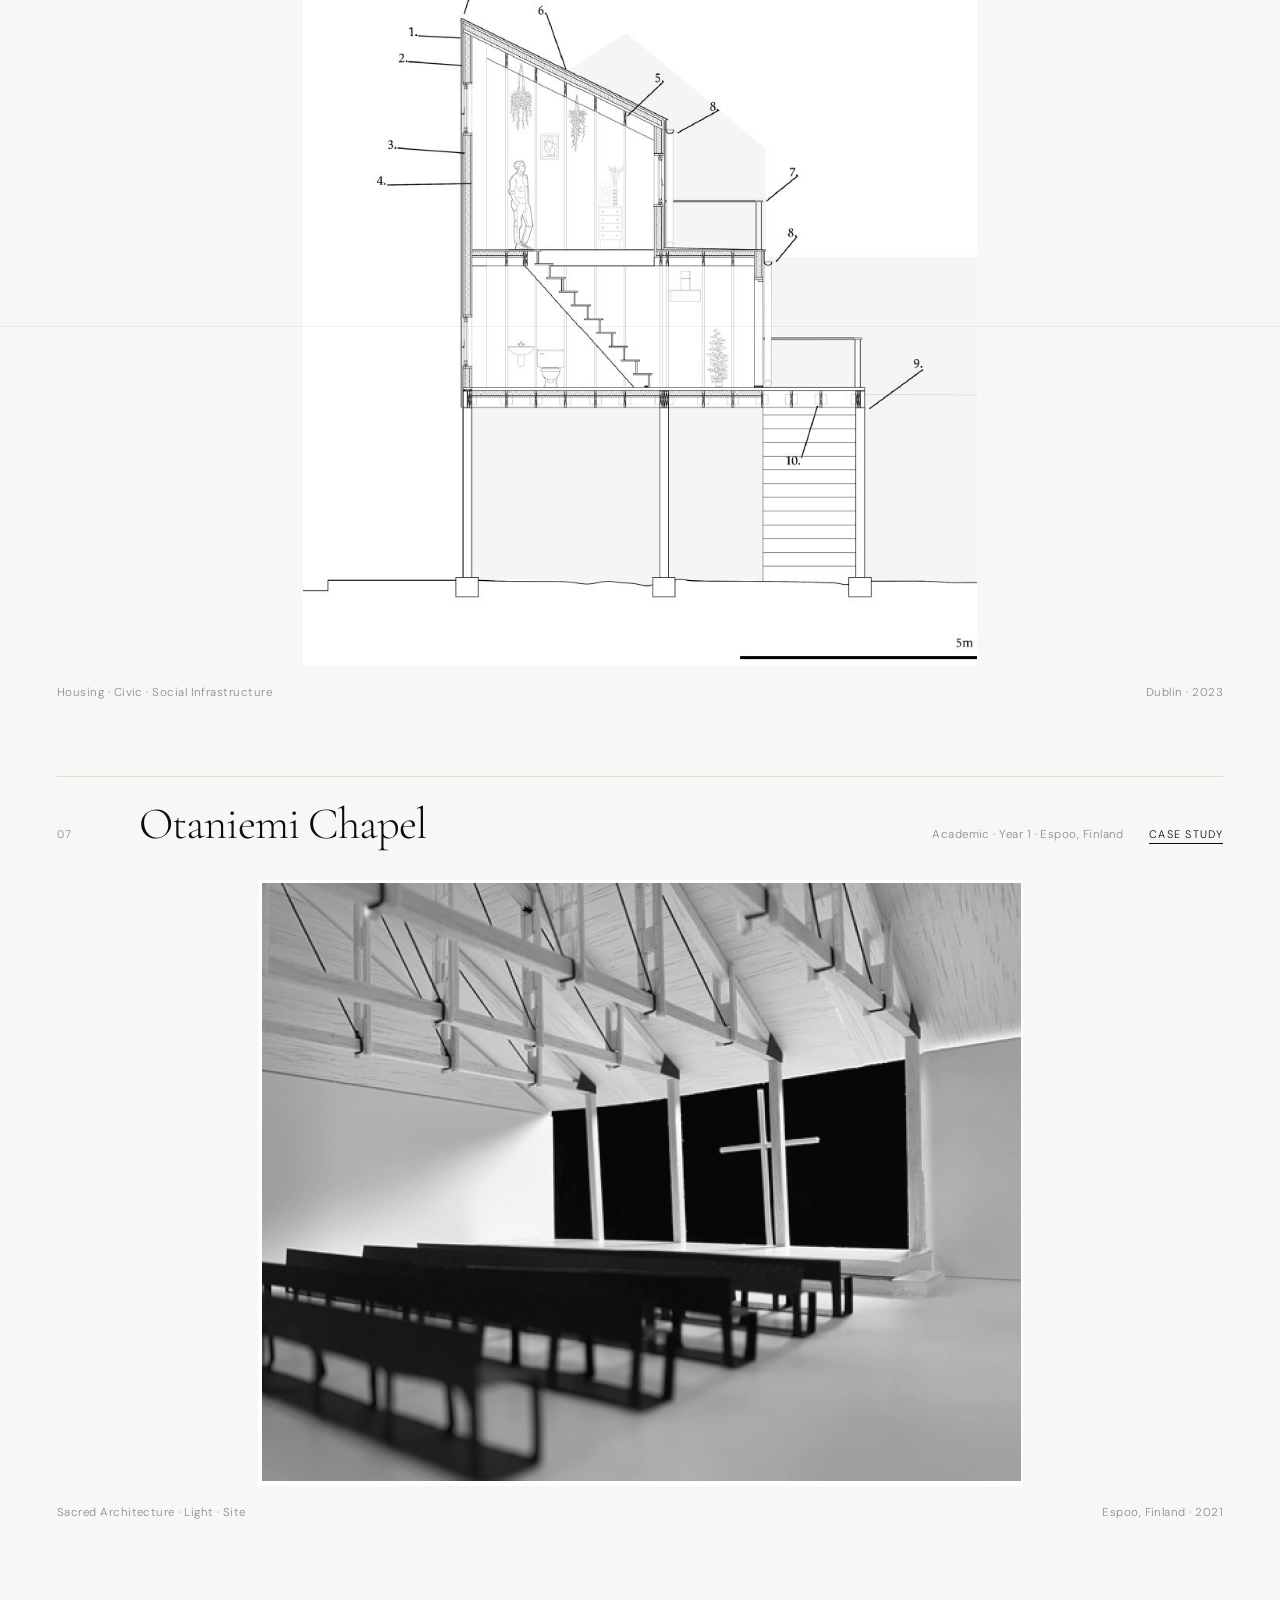
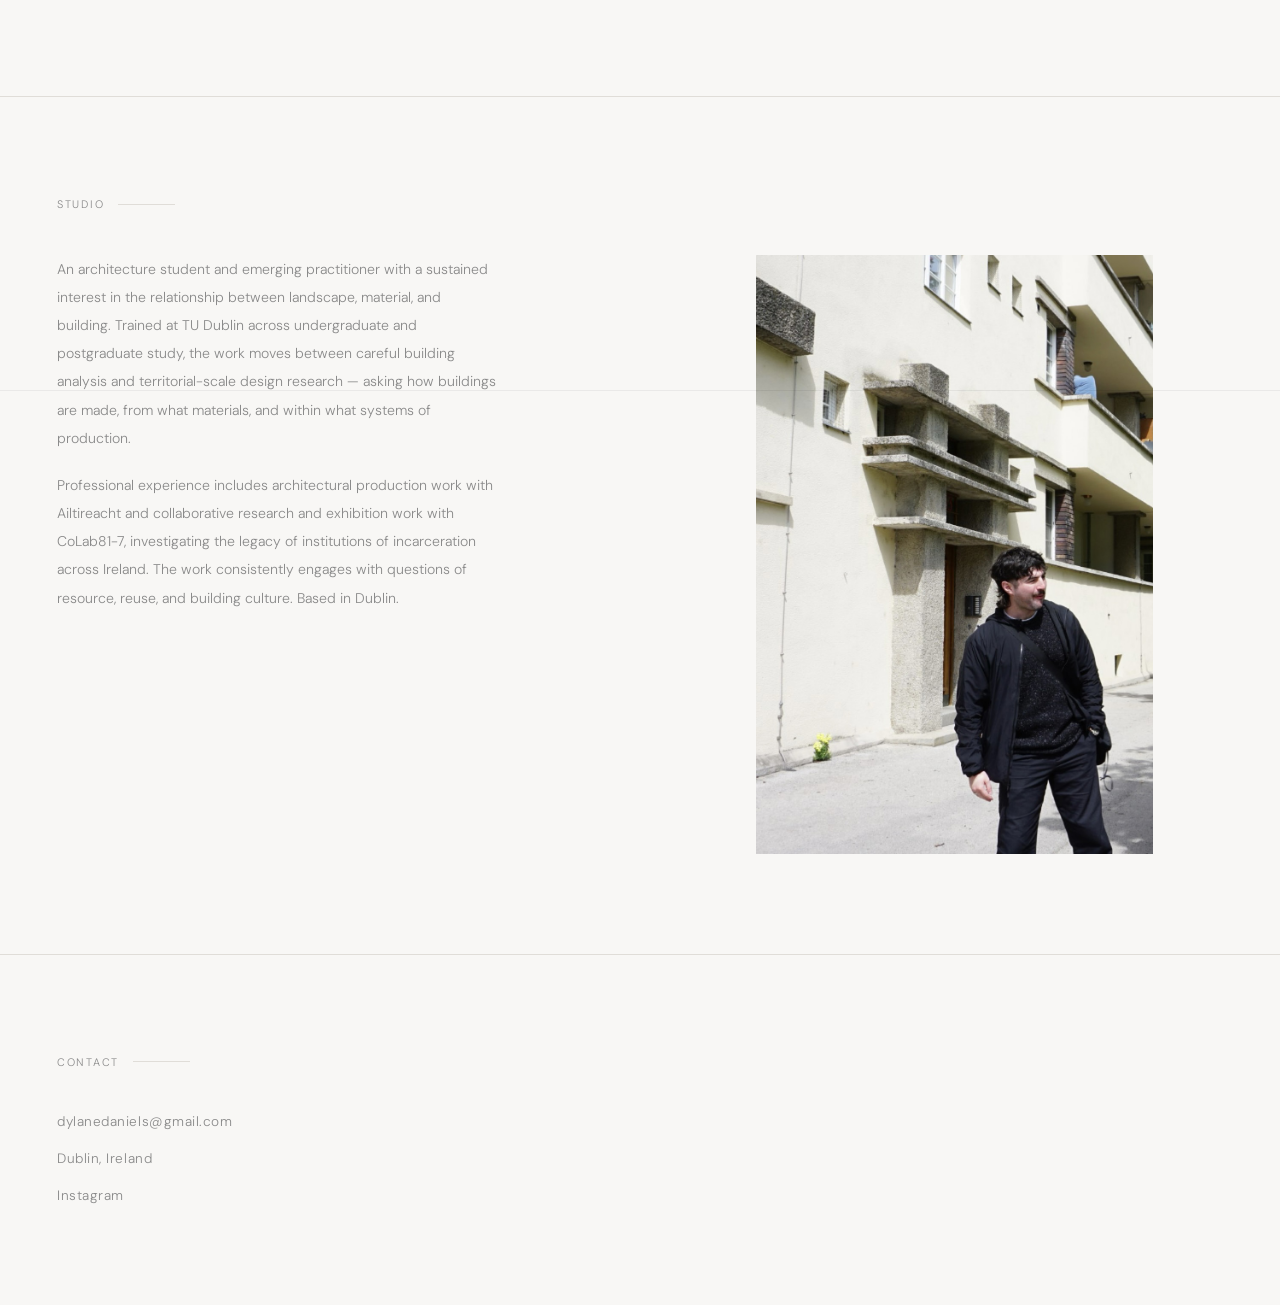
==== commit 6bfdf0cc: "Replace stretchy thumbnail-to-hero morph with clean page crossfade The matched view-transition-name " ====
--- a/index.html
+++ b/index.html
@@ -10,7 +10,7 @@
   <meta property="og:type" content="website">
   <link rel="preconnect" href="https://fonts.googleapis.com">
   <link href="https://fonts.googleapis.com/css2?family=Cormorant+Garamond:ital,wght@0,300;0,400;1,300&family=DM+Sans:wght@300;400&display=swap" rel="stylesheet">
-  <link rel="stylesheet" href="style.css?v=19">
+  <link rel="stylesheet" href="style.css?v=20">
 </head>
 <body>
 
@@ -41,7 +41,7 @@
   <section id="work" class="work">
     <div class="section-label">Selected Work</div>
 
-    <article class="project-entry" style="--vt-name: project-productive-landscape">
+    <article class="project-entry">
       <div class="entry-header">
         <span class="entry-num">01</span>
         <h2 class="entry-title serif">Productive Landscape</h2>
@@ -49,7 +49,7 @@
         <a href="projects/productive-landscape.html" class="entry-cta">Case study</a>
       </div>
       <a href="projects/productive-landscape.html" class="entry-media-link">
-        <div class="entry-media" style="view-transition-name: project-productive-landscape">
+        <div class="entry-media">
           <img class="entry-poster" src="images/productive-landscape/landscape-map.jpeg" alt="Productive Landscape — Landscape Map">
           <video muted loop playsinline>
             <!-- <source src="video/productive-landscape.mp4" type="video/mp4"> -->
@@ -62,7 +62,7 @@
       </div>
     </article>
 
-    <article class="project-entry" style="--vt-name: project-ailtireacht">
+    <article class="project-entry">
       <div class="entry-header">
         <span class="entry-num">02</span>
         <h2 class="entry-title serif">Ailtireacht</h2>
@@ -70,7 +70,7 @@
         <a href="projects/ailtireacht.html" class="entry-cta">Case study</a>
       </div>
       <a href="projects/ailtireacht.html" class="entry-media-link">
-        <div class="entry-media" style="view-transition-name: project-ailtireacht">
+        <div class="entry-media">
           <img class="entry-poster" src="images/ailtireacht/elevation.jpeg" alt="Ailtireacht — Elevation">
           <video muted loop playsinline></video>
         </div>
@@ -81,7 +81,7 @@
       </div>
     </article>
 
-    <article class="project-entry" style="--vt-name: project-colab81">
+    <article class="project-entry">
       <div class="entry-header">
         <span class="entry-num">03</span>
         <h2 class="entry-title serif">CoLab81-7</h2>
@@ -89,7 +89,7 @@
         <a href="projects/colab81.html" class="entry-cta">Case study</a>
       </div>
       <a href="projects/colab81.html" class="entry-media-link">
-        <div class="entry-media" style="view-transition-name: project-colab81">
+        <div class="entry-media">
           <img class="entry-poster" src="images/colab81/exhibition-1.jpeg" alt="CoLab81-7 — Exhibition">
           <video muted loop playsinline></video>
         </div>
@@ -100,7 +100,7 @@
       </div>
     </article>
 
-    <article class="project-entry" style="--vt-name: project-stone-tower">
+    <article class="project-entry">
       <div class="entry-header">
         <span class="entry-num">04</span>
         <h2 class="entry-title serif">Stone Tower Project</h2>
@@ -108,7 +108,7 @@
         <a href="projects/stone-tower.html" class="entry-cta">Case study</a>
       </div>
       <a href="projects/stone-tower.html" class="entry-media-link">
-        <div class="entry-media" style="view-transition-name: project-stone-tower">
+        <div class="entry-media">
           <img class="entry-poster" src="images/stone-tower/interior-render.jpeg" alt="Stone Tower Project — Interior Render">
           <video muted loop playsinline></video>
         </div>
@@ -119,7 +119,7 @@
       </div>
     </article>
 
-    <article class="project-entry" style="--vt-name: project-studio-refurbishment">
+    <article class="project-entry">
       <div class="entry-header">
         <span class="entry-num">05</span>
         <h2 class="entry-title serif">Studio Refurbishment</h2>
@@ -127,7 +127,7 @@
         <a href="projects/studio-refurbishment.html" class="entry-cta">Case study</a>
       </div>
       <a href="projects/studio-refurbishment.html" class="entry-media-link">
-        <div class="entry-media" style="view-transition-name: project-studio-refurbishment">
+        <div class="entry-media">
           <img class="entry-poster" src="images/studio-refurbishment/section.png" alt="Studio Refurbishment — Section">
           <video muted loop playsinline></video>
         </div>
@@ -138,7 +138,7 @@
       </div>
     </article>
 
-    <article class="project-entry" style="--vt-name: project-emergency-accommodation">
+    <article class="project-entry">
       <div class="entry-header">
         <span class="entry-num">06</span>
         <h2 class="entry-title serif">Emergency Accommodation</h2>
@@ -146,7 +146,7 @@
         <a href="projects/emergency-accommodation.html" class="entry-cta">Case study</a>
       </div>
       <a href="projects/emergency-accommodation.html" class="entry-media-link">
-        <div class="entry-media" style="view-transition-name: project-emergency-accommodation">
+        <div class="entry-media">
           <img class="entry-poster" src="images/emergency-accommodation/section.jpeg" alt="Emergency Accommodation — Section">
           <video muted loop playsinline></video>
         </div>
@@ -157,7 +157,7 @@
       </div>
     </article>
 
-    <article class="project-entry" style="--vt-name: project-otaniemi">
+    <article class="project-entry">
       <div class="entry-header">
         <span class="entry-num">07</span>
         <h2 class="entry-title serif">Otaniemi Chapel</h2>
@@ -165,7 +165,7 @@
         <a href="projects/otaniemi.html" class="entry-cta">Case study</a>
       </div>
       <a href="projects/otaniemi.html" class="entry-media-link">
-        <div class="entry-media" style="view-transition-name: project-otaniemi">
+        <div class="entry-media">
           <img class="entry-poster" src="images/otaniemi/model-interior.jpeg" alt="Otaniemi Chapel — Interior Model">
           <video muted loop playsinline></video>
         </div>
@@ -202,6 +202,6 @@
     </div>
   </section>
 
-  <script src="script.js?v=19"></script>
+  <script src="script.js?v=20"></script>
 </body>
 </html>
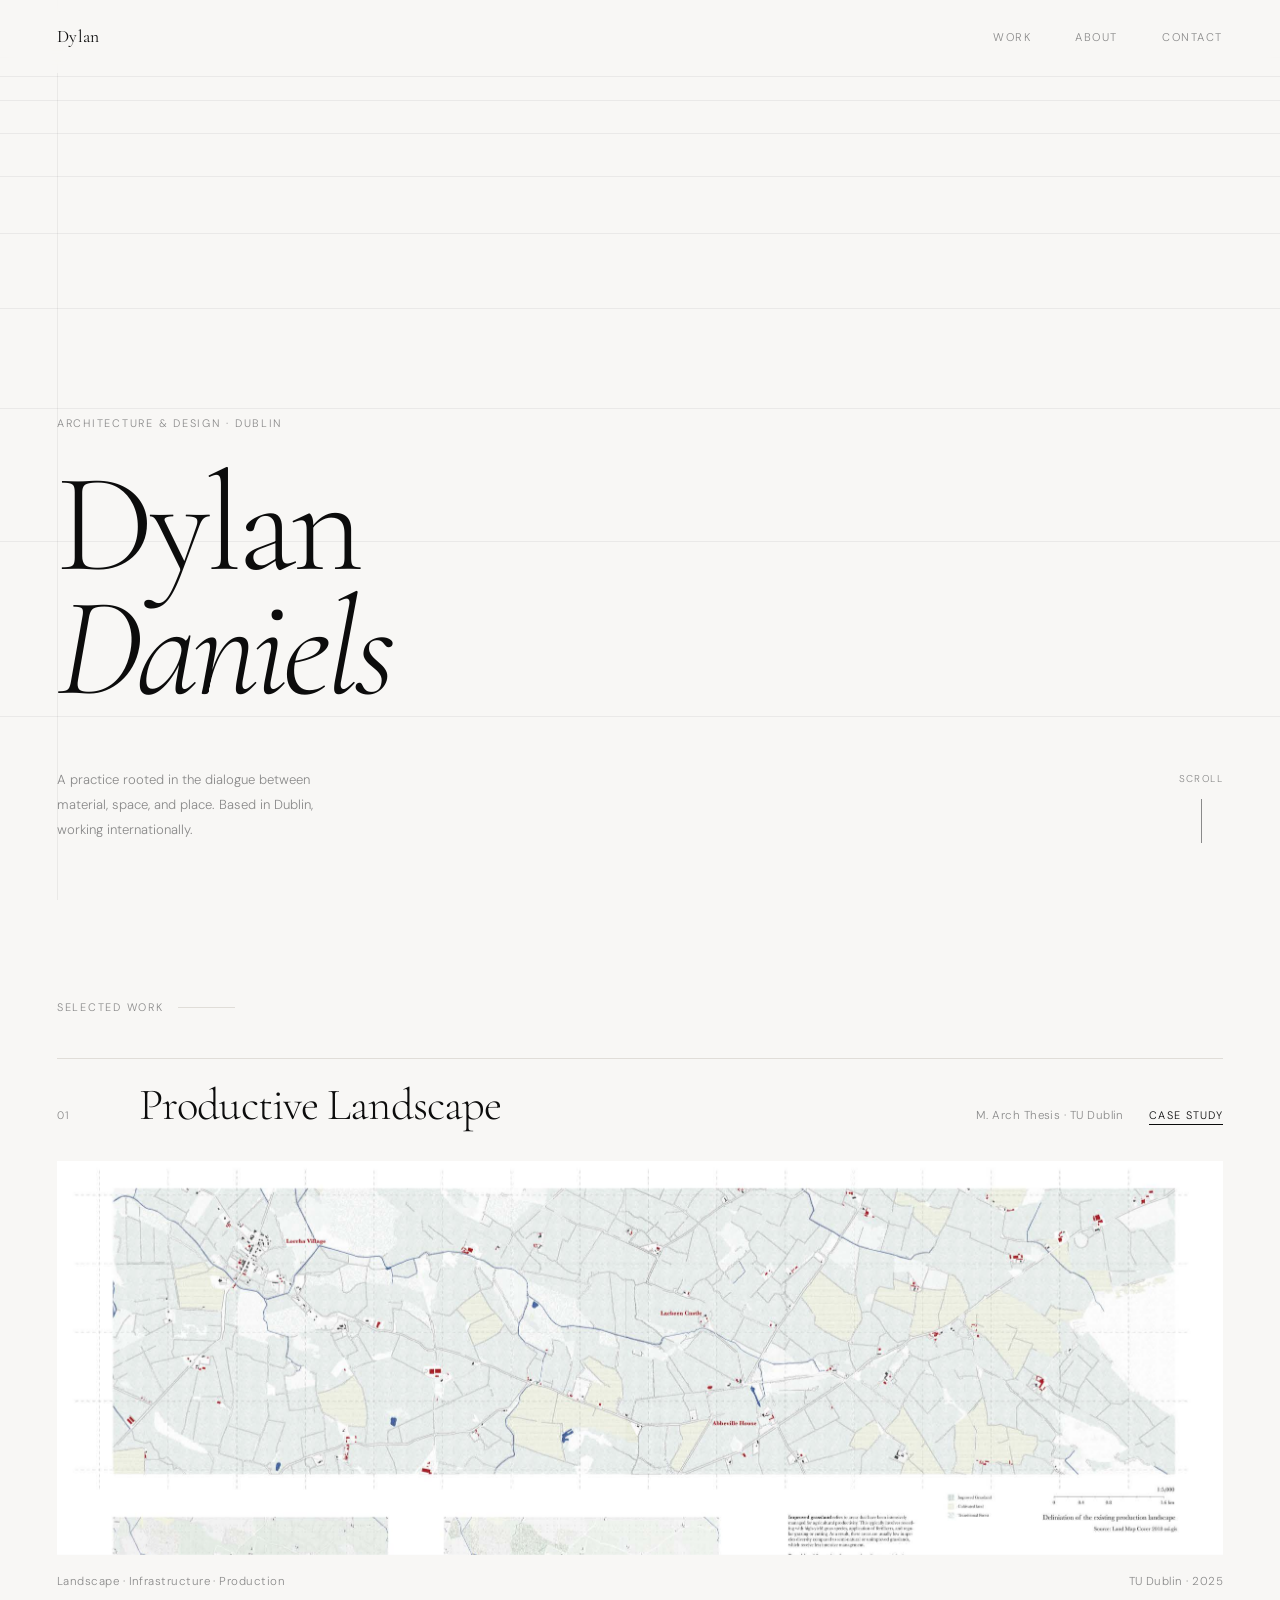
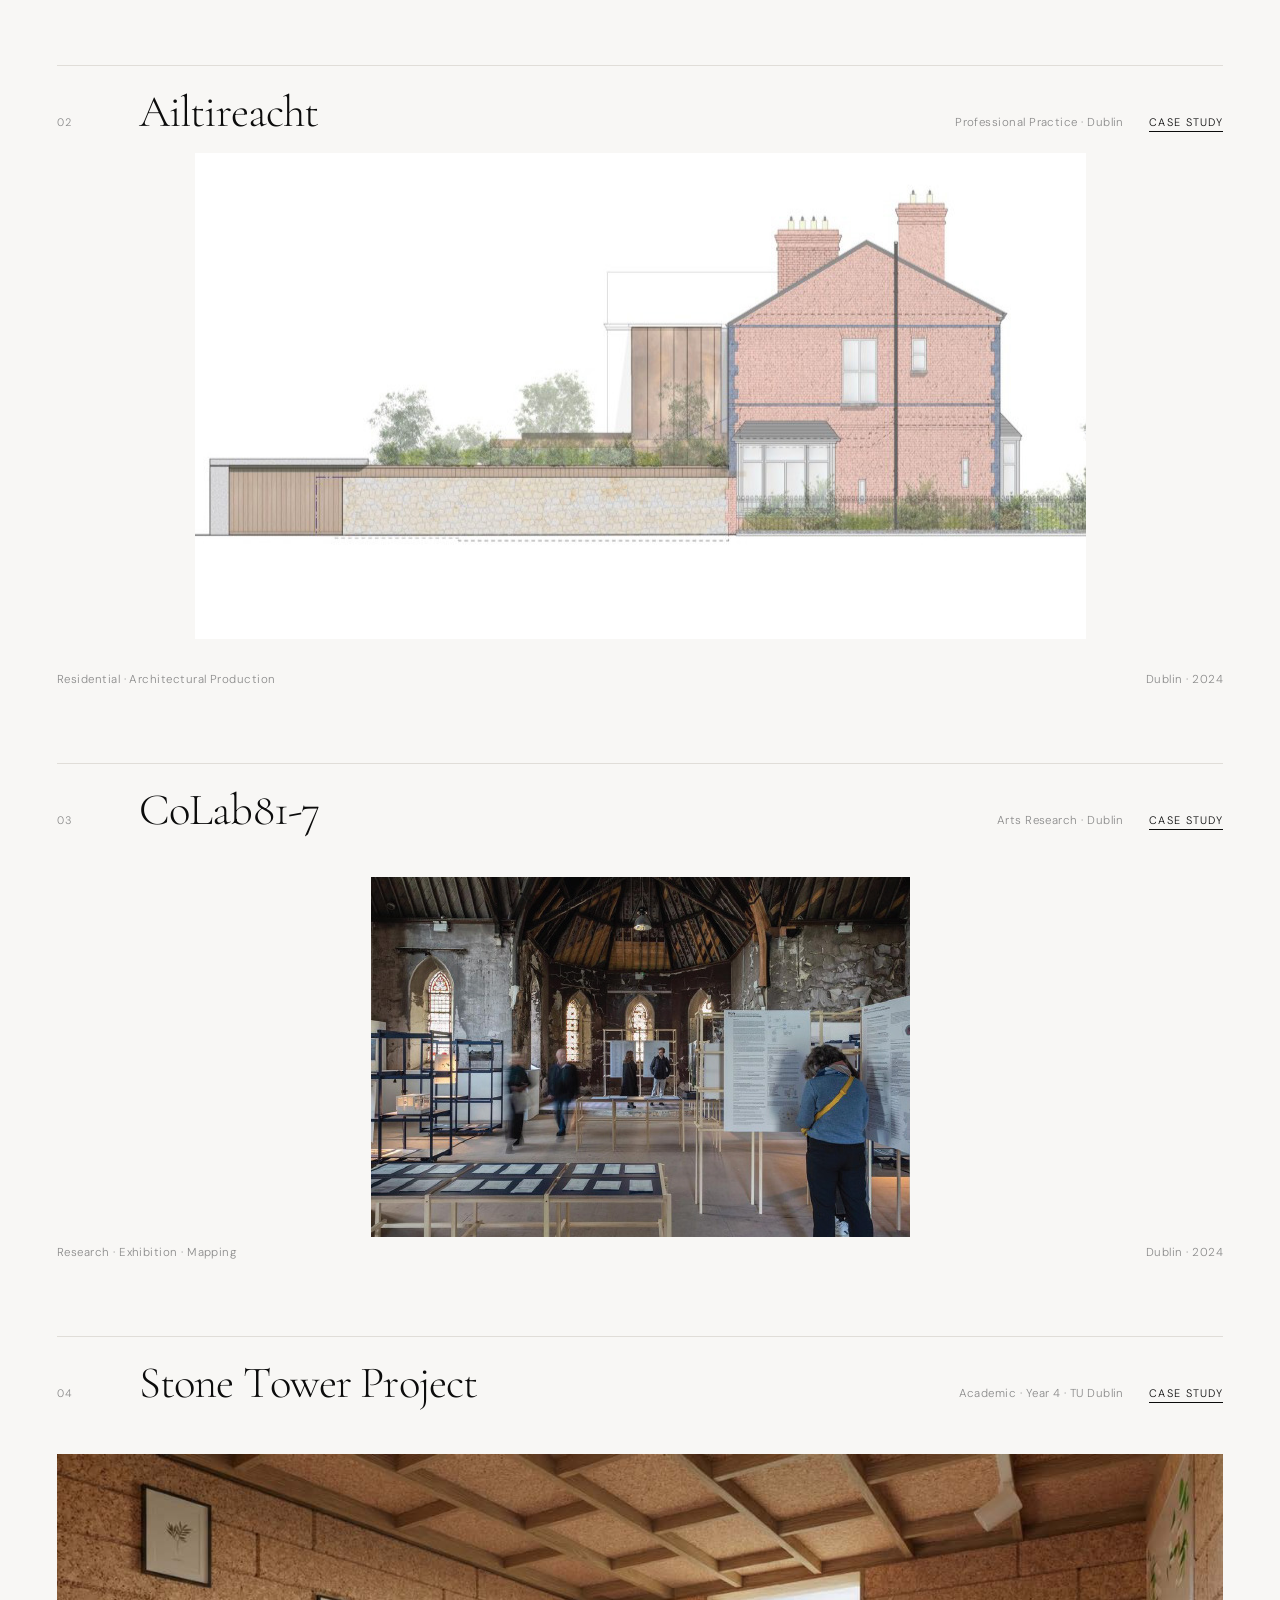
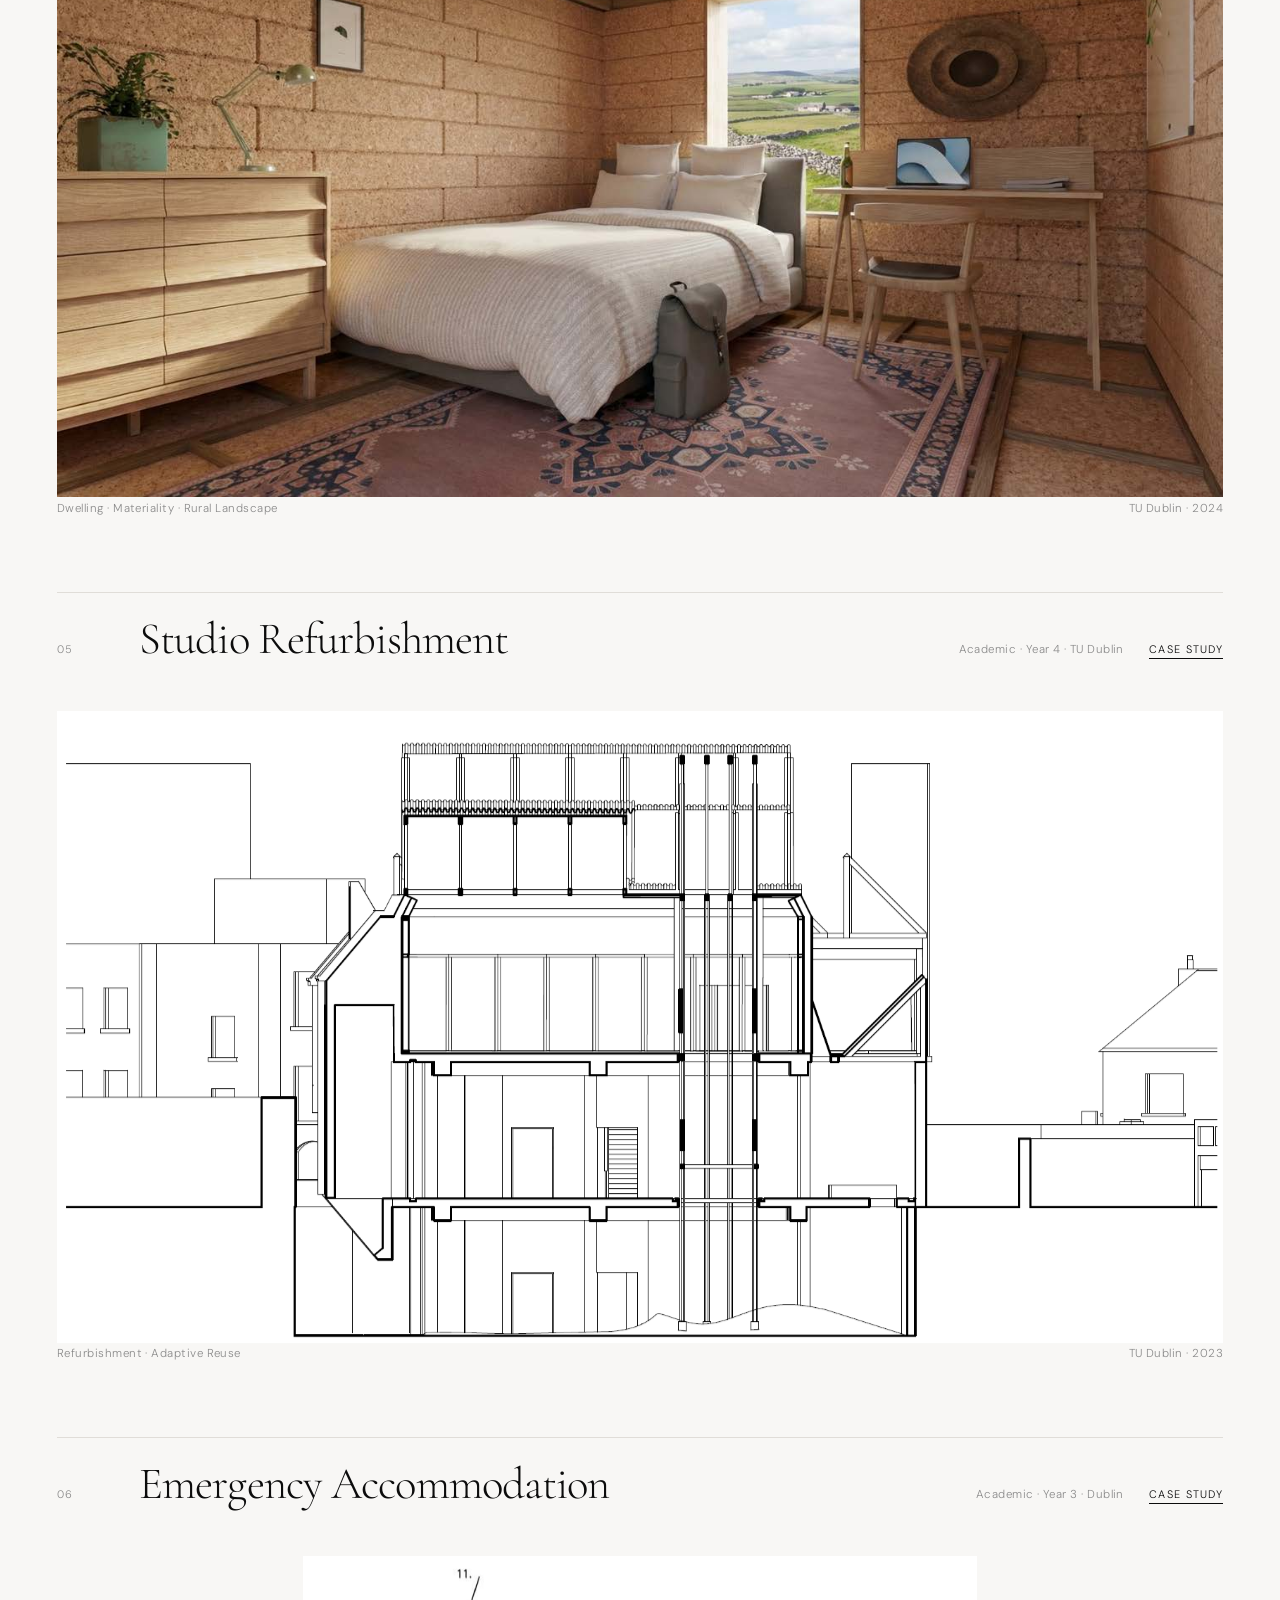
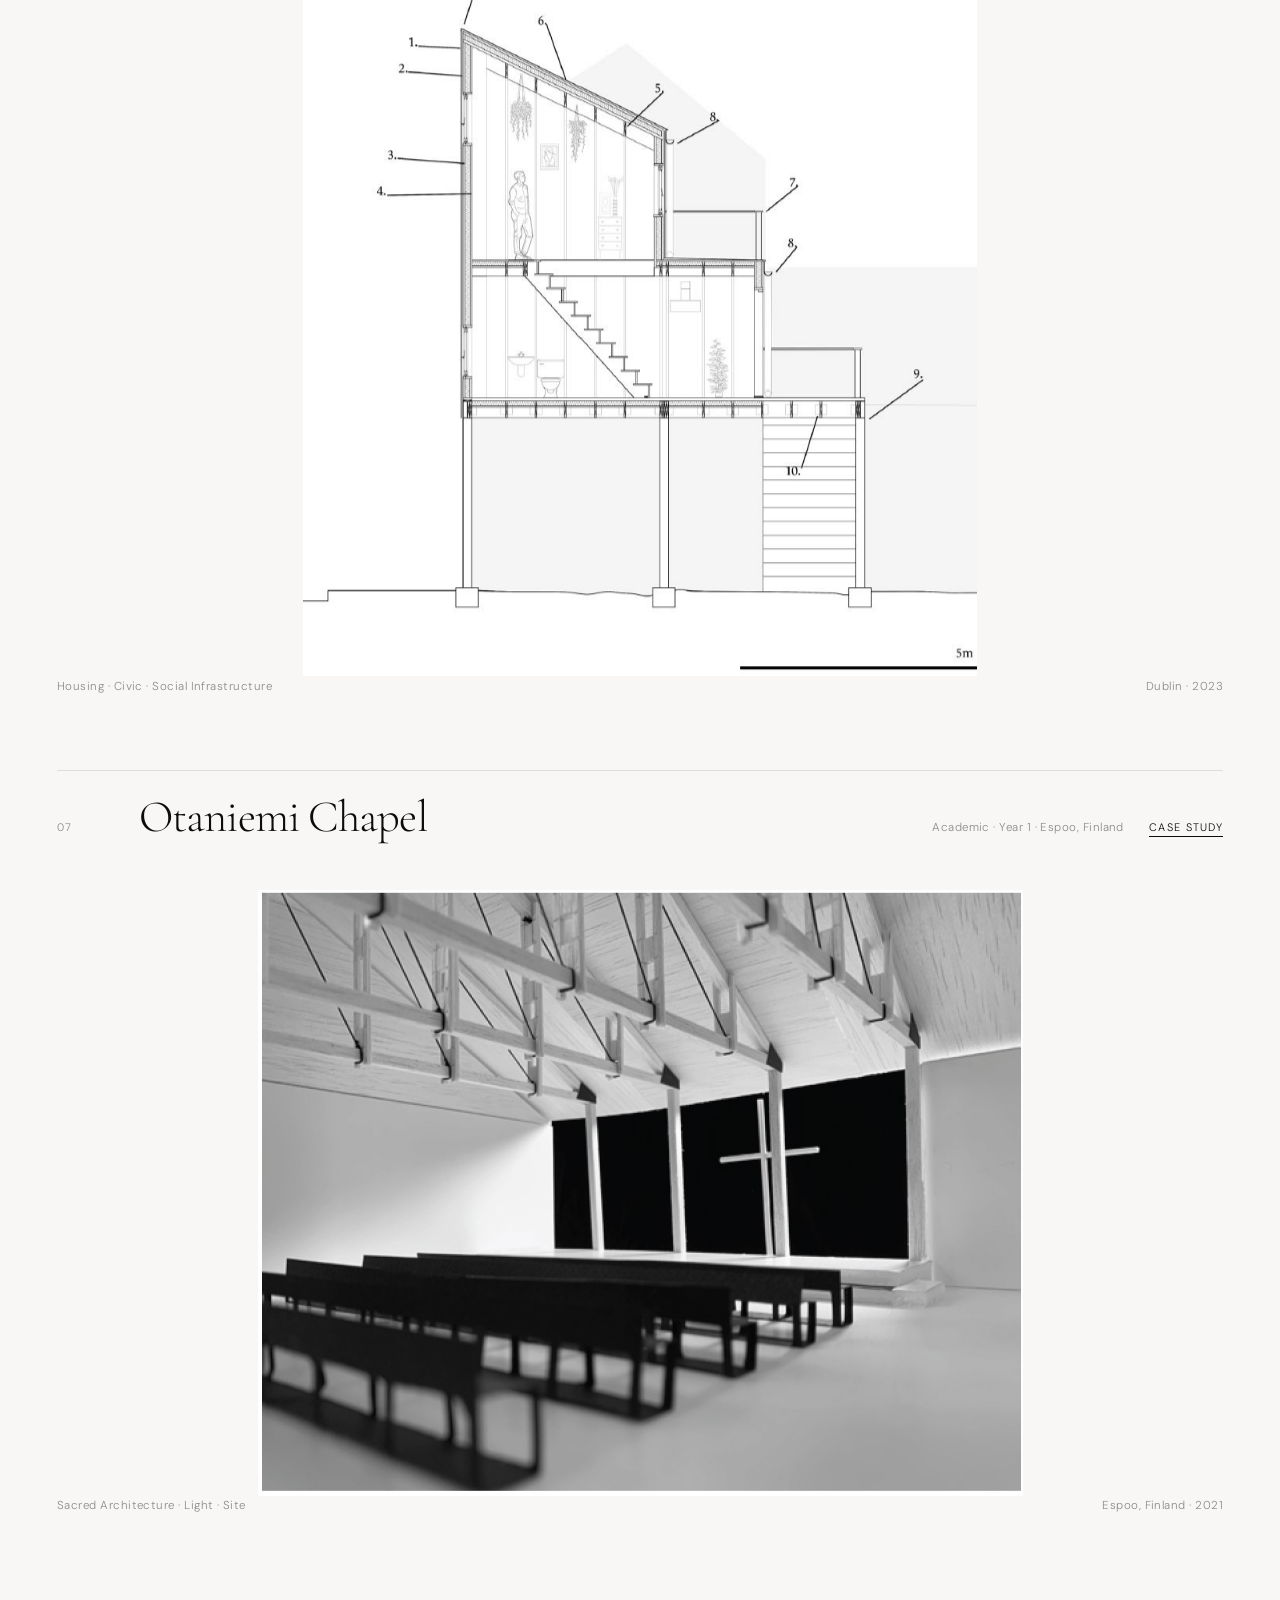
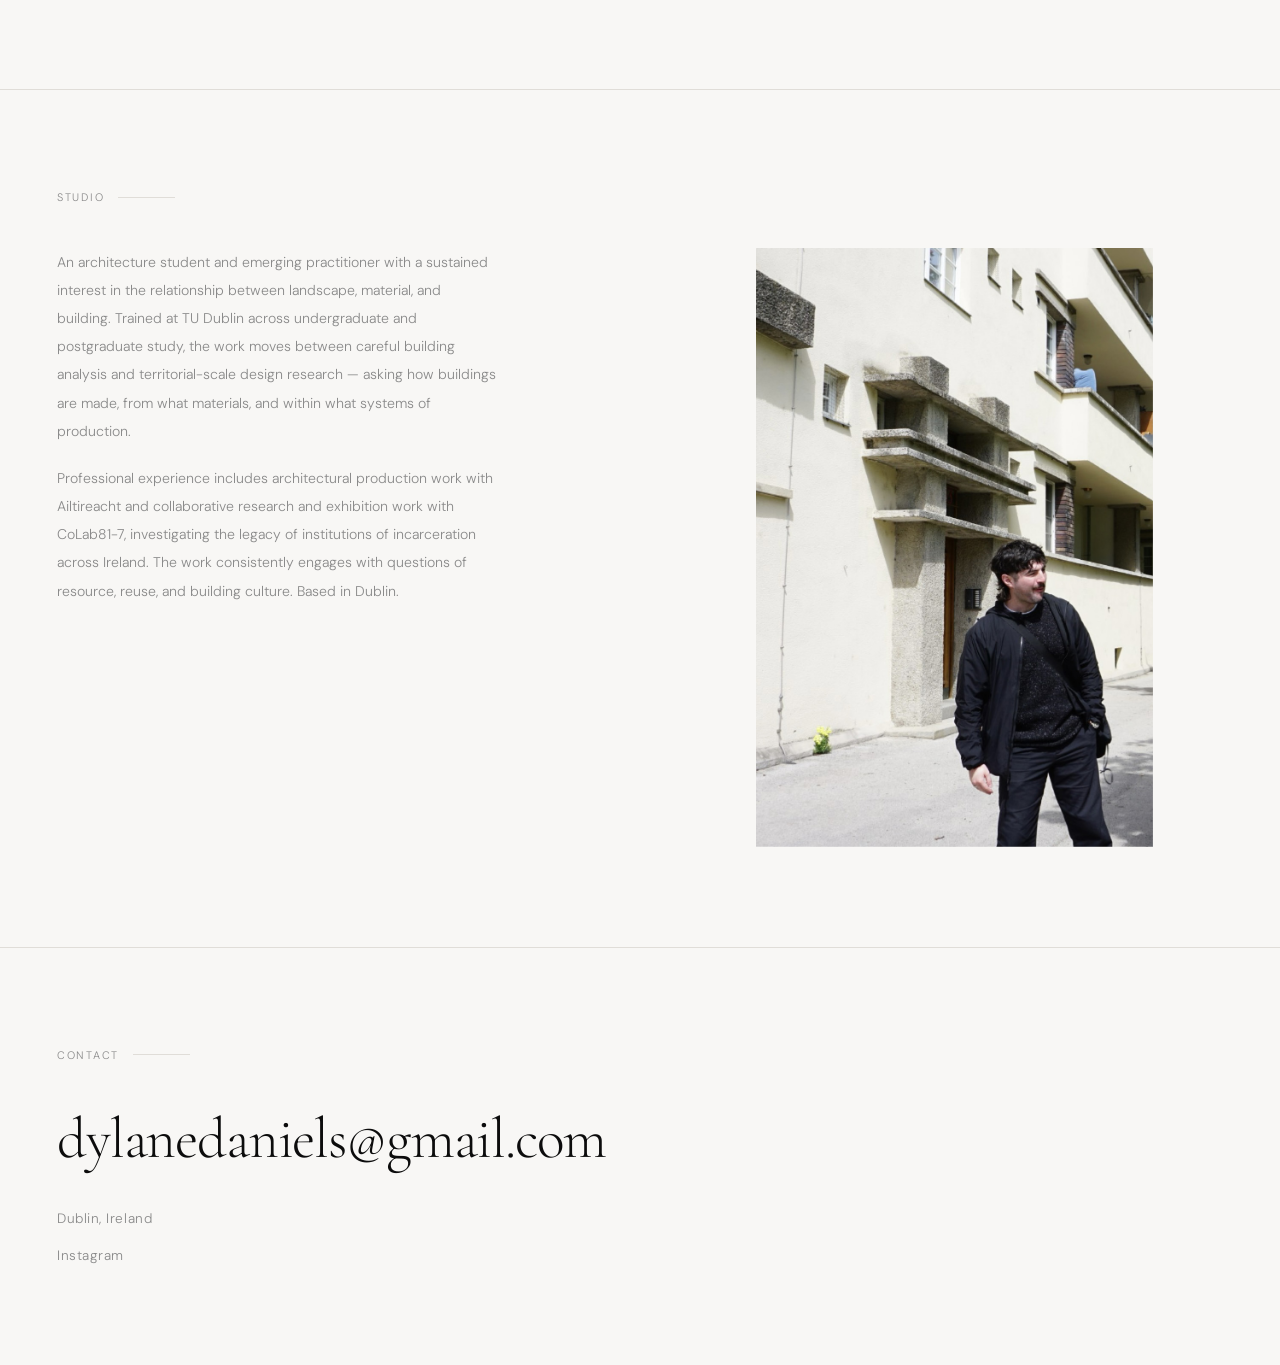
==== commit 2b128bf6: "natural hero cropping" ====
--- a/index.html
+++ b/index.html
@@ -10,11 +10,11 @@
   <meta property="og:type" content="website">
   <link rel="preconnect" href="https://fonts.googleapis.com">
   <link href="https://fonts.googleapis.com/css2?family=Cormorant+Garamond:ital,wght@0,300;0,400;1,300&family=DM+Sans:wght@300;400&display=swap" rel="stylesheet">
-  <link rel="stylesheet" href="style.css?v=20">
+  <link rel="stylesheet" href="style.css?v=21">
 </head>
 <body>
 
-  <nav>
+  <nav class="site-nav">
     <a class="nav-name" href="#">Dylan</a>
     <ul class="nav-links">
       <li><a href="#work">Work</a></li>
@@ -24,16 +24,18 @@
   </nav>
 
   <section class="hero">
-    <div class="hero-eyebrow">Architecture & Design · Dublin</div>
-    <h1 class="hero-title serif">
-      <span class="line">Dylan</span>
-      <span class="line"><em>Daniels</em></span>
-    </h1>
-    <div class="hero-bottom">
-      <p class="hero-sub">A practice rooted in the dialogue between material, space, and place. Based in Dublin, working internationally.</p>
-      <div class="hero-scroll">
-        <span>Scroll</span>
-        <div class="scroll-line"></div>
+    <div class="hero-inner">
+      <div class="hero-eyebrow">Architecture & Design · Dublin</div>
+      <h1 class="hero-title serif">
+        <span class="line">Dylan</span>
+        <span class="line"><em>Daniels</em></span>
+      </h1>
+      <div class="hero-bottom">
+        <p class="hero-sub">A practice rooted in the dialogue between material, space, and place. Based in Dublin, working internationally.</p>
+        <div class="hero-scroll">
+          <span>Scroll</span>
+          <div class="scroll-line"></div>
+        </div>
       </div>
     </div>
   </section>
@@ -49,7 +51,7 @@
         <a href="projects/productive-landscape.html" class="entry-cta">Case study</a>
       </div>
       <a href="projects/productive-landscape.html" class="entry-media-link">
-        <div class="entry-media">
+        <div class="entry-media vt-media-1">
           <img class="entry-poster" src="images/productive-landscape/landscape-map.jpeg" alt="Productive Landscape — Landscape Map">
           <video muted loop playsinline>
             <!-- <source src="video/productive-landscape.mp4" type="video/mp4"> -->
@@ -70,7 +72,7 @@
         <a href="projects/ailtireacht.html" class="entry-cta">Case study</a>
       </div>
       <a href="projects/ailtireacht.html" class="entry-media-link">
-        <div class="entry-media">
+        <div class="entry-media vt-media-2">
           <img class="entry-poster" src="images/ailtireacht/elevation.jpeg" alt="Ailtireacht — Elevation">
           <video muted loop playsinline></video>
         </div>
@@ -89,7 +91,7 @@
         <a href="projects/colab81.html" class="entry-cta">Case study</a>
       </div>
       <a href="projects/colab81.html" class="entry-media-link">
-        <div class="entry-media">
+        <div class="entry-media vt-media-3">
           <img class="entry-poster" src="images/colab81/exhibition-1.jpeg" alt="CoLab81-7 — Exhibition">
           <video muted loop playsinline></video>
         </div>
@@ -108,7 +110,7 @@
         <a href="projects/stone-tower.html" class="entry-cta">Case study</a>
       </div>
       <a href="projects/stone-tower.html" class="entry-media-link">
-        <div class="entry-media">
+        <div class="entry-media vt-media-4">
           <img class="entry-poster" src="images/stone-tower/interior-render.jpeg" alt="Stone Tower Project — Interior Render">
           <video muted loop playsinline></video>
         </div>
@@ -127,7 +129,7 @@
         <a href="projects/studio-refurbishment.html" class="entry-cta">Case study</a>
       </div>
       <a href="projects/studio-refurbishment.html" class="entry-media-link">
-        <div class="entry-media">
+        <div class="entry-media vt-media-5">
           <img class="entry-poster" src="images/studio-refurbishment/section.png" alt="Studio Refurbishment — Section">
           <video muted loop playsinline></video>
         </div>
@@ -146,7 +148,7 @@
         <a href="projects/emergency-accommodation.html" class="entry-cta">Case study</a>
       </div>
       <a href="projects/emergency-accommodation.html" class="entry-media-link">
-        <div class="entry-media">
+        <div class="entry-media vt-media-6">
           <img class="entry-poster" src="images/emergency-accommodation/section.jpeg" alt="Emergency Accommodation — Section">
           <video muted loop playsinline></video>
         </div>
@@ -165,7 +167,7 @@
         <a href="projects/otaniemi.html" class="entry-cta">Case study</a>
       </div>
       <a href="projects/otaniemi.html" class="entry-media-link">
-        <div class="entry-media">
+        <div class="entry-media vt-media-7">
           <img class="entry-poster" src="images/otaniemi/model-interior.jpeg" alt="Otaniemi Chapel — Interior Model">
           <video muted loop playsinline></video>
         </div>
@@ -196,12 +198,12 @@
   <section id="contact" class="contact reveal">
     <div class="section-label">Contact</div>
     <div class="contact-details">
-      <a href="mailto:dylanedaniels@gmail.com">dylanedaniels@gmail.com</a>
+      <a class="contact-mail" href="mailto:dylanedaniels@gmail.com">dylanedaniels@gmail.com</a>
       <a href="#">Dublin, Ireland</a>
       <a href="https://www.instagram.com/dylanarchitecture/" target="_blank" rel="noopener noreferrer">Instagram</a>
     </div>
   </section>
 
-  <script src="script.js?v=20"></script>
+  <script src="script.js?v=21"></script>
 </body>
 </html>
--- a/style.css
+++ b/style.css
@@ -19,6 +19,10 @@
   --serif:  'Cormorant Garamond', Georgia, serif;
   --sans:   'DM Sans', sans-serif;
 
+  --ease-out: cubic-bezier(0.16, 1, 0.3, 1);
+  --ease-line: cubic-bezier(0.22, 1, 0.36, 1);
+  --ease-wipe: cubic-bezier(0.65, 0.05, 0.36, 1);
+
   --p1:  8px;
   --p2:  11px;
   --p3:  14px;
@@ -35,7 +39,8 @@
 
 html { scroll-behavior: smooth; }
 
-a, button { cursor: none; }
+/* Custom cursor is opt-in via JS (fine pointers, motion allowed) */
+.has-cursor, .has-cursor * { cursor: none !important; }
 
 body {
   background: var(--bg);
@@ -43,7 +48,6 @@
   font-family: var(--sans);
   font-weight: 300;
   overflow-x: hidden;
-  cursor: none;
 }
 
 .serif { font-family: var(--serif); }
@@ -52,6 +56,40 @@
 
 /* ── VIEW TRANSITIONS ── */
 @view-transition { navigation: auto; }
+
+/* The top nav holds still while page content transitions beneath it */
+.site-nav { view-transition-name: site-nav; }
+
+/* Each project's index poster morphs into its case-study hero */
+.vt-media-1 { view-transition-name: proj-media-1; }
+.vt-media-2 { view-transition-name: proj-media-2; }
+.vt-media-3 { view-transition-name: proj-media-3; }
+.vt-media-4 { view-transition-name: proj-media-4; }
+.vt-media-5 { view-transition-name: proj-media-5; }
+.vt-media-6 { view-transition-name: proj-media-6; }
+.vt-media-7 { view-transition-name: proj-media-7; }
+
+::view-transition-group(*) {
+  animation-duration: 0.55s;
+  animation-timing-function: cubic-bezier(0.4, 0, 0.2, 1);
+}
+
+::view-transition-old(root) {
+  animation: vt-out 0.4s cubic-bezier(0.4, 0, 0.2, 1) both;
+}
+
+::view-transition-new(root) {
+  animation: vt-in 0.6s var(--ease-out) both;
+}
+
+@keyframes vt-out {
+  to { opacity: 0; }
+}
+
+@keyframes vt-in {
+  from { opacity: 0; transform: translateY(12px); }
+  to   { opacity: 1; transform: none; }
+}
 
 /* ── PROPORTIONAL LINE SYSTEM ── */
 .pn-line {
@@ -62,7 +100,12 @@
   background: var(--line);
   pointer-events: none;
   z-index: 0;
-}
+  transform: scaleX(0);
+  transform-origin: left center;
+  transition: transform 1.8s var(--ease-line);
+}
+
+.pn-line.drawn { transform: scaleX(1); }
 
 body::before {
   content: '';
@@ -77,7 +120,7 @@
 }
 
 /* ── NAV ── */
-nav {
+.site-nav {
   position: fixed;
   top: 0;
   left: 0;
@@ -90,7 +133,13 @@
   background: rgba(248, 247, 245, 0.92);
   backdrop-filter: blur(10px);
   -webkit-backdrop-filter: blur(10px);
-}
+  border-bottom: 0.5px solid transparent;
+  transition: transform 0.5s var(--ease-line), border-color 0.3s ease;
+}
+
+.site-nav.nav-scrolled { border-bottom-color: var(--border); }
+
+.site-nav.nav-hidden { transform: translateY(-101%); }
 
 .nav-name {
   font-family: var(--serif);
@@ -113,10 +162,38 @@
   text-transform: uppercase;
   text-decoration: none;
   color: var(--muted);
-  transition: color 0.2s;
-}
-
-.nav-links a:hover { color: var(--text); }
+  padding-bottom: 3px;
+  background-image: linear-gradient(currentColor, currentColor);
+  background-size: 0% 1px;
+  background-repeat: no-repeat;
+  background-position: left bottom;
+  transition: color 0.2s, background-size 0.35s var(--ease-line);
+}
+
+.nav-links a:hover {
+  color: var(--text);
+  background-size: 100% 1px;
+}
+
+/* ── PAGE PROGRESS (case-study pages) ── */
+.page-progress {
+  position: fixed;
+  top: 0;
+  left: 0;
+  right: 0;
+  height: 2px;
+  z-index: 200;
+  pointer-events: none;
+}
+
+.page-progress span {
+  display: block;
+  height: 100%;
+  width: 100%;
+  background: var(--text);
+  transform: scaleX(0);
+  transform-origin: 0 0;
+}
 
 /* ── HERO ── */
 .hero {
@@ -124,8 +201,15 @@
   padding: var(--p11) var(--p8) var(--p8);
   display: flex;
   flex-direction: column;
+  position: relative;
+}
+
+.hero-inner {
+  flex: 1;
+  display: flex;
+  flex-direction: column;
   justify-content: flex-end;
-  position: relative;
+  will-change: transform, opacity;
 }
 
 .hero-eyebrow {
@@ -150,10 +234,17 @@
   display: block;
   opacity: 0;
   transform: translateY(105%);
-  animation: slideUp 1.1s cubic-bezier(0.16, 1, 0.3, 1) forwards;
+  animation: slideUp 1.1s var(--ease-out) forwards;
 }
 
 .hero-title .line:nth-child(2) { animation-delay: 0.14s; }
+
+/* Once JS splits the title into characters, line animation hands over */
+.hero-title.is-split .line {
+  opacity: 1;
+  transform: none;
+  animation: none;
+}
 
 .hero-bottom {
   display: flex;
@@ -188,7 +279,21 @@
   background: var(--muted);
   transform: scaleY(0);
   transform-origin: top;
-  animation: scrollLineGrow 1s cubic-bezier(0.16, 1, 0.3, 1) 1.4s forwards;
+  animation: scrollLineGrow 1s var(--ease-out) 1.4s forwards;
+}
+
+/* ── SPLIT CHARACTER REVEALS ── */
+.split .ch {
+  display: inline-block;
+  opacity: 0;
+  transform: translateY(0.5em);
+  transition: opacity 0.55s ease, transform 1.05s var(--ease-out);
+  will-change: transform;
+}
+
+.split.chars-in .ch {
+  opacity: 1;
+  transform: translateY(0);
 }
 
 /* ── SECTION LABEL ── */
@@ -211,25 +316,102 @@
   background: var(--border);
 }
 
+.js .section-label::after {
+  transform: scaleX(0);
+  transform-origin: left center;
+  transition: transform 1.1s var(--ease-line) 0.15s;
+}
+
+.js .section-label.visible::after { transform: scaleX(1); }
+
 /* ── WORK ── */
 .work {
   padding: var(--p10) var(--p8);
   position: relative;
 }
 
+/* ── INDEX RAIL ── */
+.work-rail {
+  position: fixed;
+  right: 0;
+  top: 50%;
+  transform: translateY(-50%);
+  z-index: 90;
+  display: flex;
+  flex-direction: column;
+  gap: var(--p2);
+  padding-right: var(--p4);
+  opacity: 0;
+  pointer-events: none;
+  transition: opacity 0.5s ease;
+}
+
+.work-rail.on {
+  opacity: 1;
+  pointer-events: auto;
+}
+
+.rail-item {
+  display: flex;
+  align-items: center;
+  justify-content: flex-end;
+  gap: var(--p1);
+  padding: 2px 0;
+  background: none;
+  border: none;
+  font-family: var(--sans);
+  font-weight: 300;
+}
+
+.rail-tick {
+  width: 10px;
+  height: 0.5px;
+  background: var(--muted);
+  transition: width 0.35s var(--ease-line), background-color 0.3s ease;
+}
+
+.rail-num {
+  font-size: 0.58rem;
+  letter-spacing: 0.08em;
+  color: var(--muted);
+  font-variant-numeric: tabular-nums;
+  transition: color 0.3s ease;
+}
+
+.rail-item:hover .rail-num { color: var(--text); }
+
+.rail-item.active .rail-tick {
+  width: 24px;
+  background: var(--text);
+}
+
+.rail-item.active .rail-num { color: var(--text); }
+
 /* ── PROJECT ENTRIES ── */
 .project-entry {
-  border-top: 0.5px solid var(--border);
+  position: relative;
   padding: var(--p5) 0 var(--p9);
-  opacity: 0;
-  transform: translateY(var(--p4));
-  transition: opacity 0.9s ease, transform 0.9s ease;
-}
-
-.project-entry.visible {
-  opacity: 1;
-  transform: translateY(0);
-}
+  scroll-margin-top: 100px;
+}
+
+/* The rule above each entry draws itself, like the ψ guidelines */
+.project-entry::before {
+  content: '';
+  position: absolute;
+  top: 0;
+  left: 0;
+  right: 0;
+  height: 0.5px;
+  background: var(--border);
+}
+
+.js .project-entry::before {
+  transform: scaleX(0);
+  transform-origin: left center;
+  transition: transform 1.3s var(--ease-line);
+}
+
+.js .project-entry.visible::before { transform: scaleX(1); }
 
 .entry-header {
   display: grid;
@@ -269,15 +451,45 @@
   color: var(--text);
   border-bottom: 0.5px solid currentColor;
   padding-bottom: 2px;
-  transition: opacity 0.2s;
+  transition: color 0.2s;
   white-space: nowrap;
 }
 
-.entry-cta:hover { opacity: 0.4; }
+.entry-cta:hover { color: var(--muted); }
+
+/* Entry choreography: rule draws → number ticks → title rises →
+   media wipes open → metadata settles */
+.js .project-entry .entry-num,
+.js .project-entry .entry-category,
+.js .project-entry .entry-cta {
+  opacity: 0;
+  transition: opacity 0.7s ease;
+}
+
+/* cta keeps its magnet + colour hover responsive while the reveal is delayed */
+.js .project-entry .entry-cta {
+  transition: opacity 0.7s ease, transform 0.4s var(--ease-line), color 0.2s ease;
+}
+
+.js .project-entry.visible .entry-num { opacity: 1; transition-delay: 0.1s; }
+.js .project-entry.visible .entry-category { opacity: 1; transition-delay: 0.4s; }
+.js .project-entry.visible .entry-cta { opacity: 1; transition-delay: 0.5s, 0s, 0s; }
+
+.js .project-entry .entry-footer {
+  opacity: 0;
+  transform: translateY(9px);
+  transition: opacity 0.7s ease 0.55s, transform 0.8s var(--ease-out) 0.55s;
+}
+
+.js .project-entry.visible .entry-footer {
+  opacity: 1;
+  transform: none;
+}
 
 .entry-media-link {
   display: block;
   overflow: hidden;
+  will-change: transform;
 }
 
 .entry-media {
@@ -285,6 +497,20 @@
   width: 100%;
   overflow: hidden;
   background: var(--bg);
+}
+
+/* Posters reveal through a directional clip wipe, alternating per entry */
+.js .project-entry .entry-media {
+  clip-path: inset(0 100% 0 0);
+  transition: clip-path 1.15s var(--ease-wipe) 0.15s;
+}
+
+.js .project-entry:nth-of-type(even) .entry-media {
+  clip-path: inset(0 0 0 100%);
+}
+
+.js .project-entry.visible .entry-media {
+  clip-path: inset(0 0 0 0);
 }
 
 .entry-poster {
@@ -293,9 +519,16 @@
   max-width: 100%;
   max-height: 80vh;
   margin: 0 auto;
-  transition: transform 0.9s cubic-bezier(0.16, 1, 0.3, 1),
+  transition: transform 0.9s var(--ease-out),
               opacity 0.5s ease;
 }
+
+.js .entry-poster {
+  transform: scale(1.07);
+  transition: transform 1.6s var(--ease-out), opacity 0.5s ease;
+}
+
+.js .project-entry.visible .entry-poster { transform: scale(1); }
 
 .entry-media video {
   position: absolute;
@@ -308,6 +541,7 @@
 }
 
 .project-entry:hover .entry-poster { transform: scale(1.03); }
+.js .project-entry.visible:hover .entry-poster { transform: scale(1.025); }
 
 .entry-media.playing .entry-poster { opacity: 0; }
 .entry-media.playing video { opacity: 1; }
@@ -345,6 +579,15 @@
 
 .about-text p + p { margin-top: var(--p4); }
 
+.js .about-image .img-ph {
+  clip-path: inset(0 0 100% 0);
+  transition: clip-path 1.2s var(--ease-wipe) 0.2s;
+}
+
+.js .about.visible .about-image .img-ph {
+  clip-path: inset(0 0 0 0);
+}
+
 /* ── CONTACT ── */
 .contact {
   padding: var(--p10) var(--p8);
@@ -374,6 +617,28 @@
   border-bottom-color: var(--text);
 }
 
+.contact-details a.contact-mail {
+  font-family: var(--serif);
+  font-size: clamp(2rem, 4.5vw, 3.8rem);
+  font-weight: 300;
+  line-height: 1.15;
+  letter-spacing: -0.02em;
+  color: var(--text);
+  border-bottom: none;
+  margin-bottom: var(--p4);
+  background-image: linear-gradient(currentColor, currentColor);
+  background-size: 0% 1px;
+  background-repeat: no-repeat;
+  background-position: 0 94%;
+  transition: background-size 0.6s var(--ease-line),
+              transform 0.4s var(--ease-line);
+}
+
+.contact-details a.contact-mail:hover {
+  background-size: 100% 1px;
+  border-bottom: none;
+}
+
 /* ── IMAGE PLACEHOLDERS ── */
 .img-ph {
   width: 100%;
@@ -412,6 +677,7 @@
 .project-hero-media {
   position: absolute;
   inset: 0;
+  will-change: transform;
 }
 
 .project-hero-media img,
@@ -455,6 +721,7 @@
   left: var(--p8);
   right: var(--p8);
   color: #F8F7F5;
+  will-change: transform, opacity;
 }
 
 .project-hero-num {
@@ -467,6 +734,16 @@
   font-family: var(--sans);
 }
 
+.js .project-hero-num {
+  opacity: 0;
+  transform: translateY(10px);
+  animation: heroNumIn 0.9s ease 0.35s forwards;
+}
+
+@keyframes heroNumIn {
+  to { opacity: 0.65; transform: none; }
+}
+
 .project-hero-title h1 {
   font-family: var(--serif);
   font-size: clamp(2.5rem, 6vw, 5.5rem);
@@ -489,6 +766,21 @@
 .project-meta-item:first-child { padding-left: var(--p8); }
 .project-meta-item:last-child { border-right: none; }
 
+.js .project-meta-item {
+  opacity: 0;
+  transform: translateY(14px);
+  transition: opacity 0.8s ease, transform 0.9s var(--ease-out);
+}
+
+.js .project-meta-bar.visible .project-meta-item {
+  opacity: 1;
+  transform: none;
+}
+
+.js .project-meta-bar.visible .project-meta-item:nth-child(2) { transition-delay: 0.09s; }
+.js .project-meta-bar.visible .project-meta-item:nth-child(3) { transition-delay: 0.18s; }
+.js .project-meta-bar.visible .project-meta-item:nth-child(4) { transition-delay: 0.27s; }
+
 .meta-label {
   display: block;
   font-size: 0.6rem;
@@ -514,6 +806,12 @@
   align-items: start;
 }
 
+/* Narrative holds its position while the figures scroll past — monograph-style */
+.project-narrative {
+  position: sticky;
+  top: var(--p11);
+}
+
 .project-narrative p {
   font-size: 0.88rem;
   line-height: 2.1;
@@ -548,12 +846,50 @@
   display: block;
 }
 
+/* Figures reveal via directional clip wipes — direction follows position */
+.js .project-figure.wipe-up,
+.js .project-figure.wipe-left,
+.js .project-figure.wipe-right {
+  transition: clip-path 1.1s var(--ease-wipe);
+}
+
+.js .project-figure.wipe-up { clip-path: inset(0 0 100% 0); }
+.js .project-figure.wipe-left { clip-path: inset(0 100% 0 0); }
+.js .project-figure.wipe-right { clip-path: inset(0 0 0 100%); }
+
+.js .project-figure.fig-in { clip-path: inset(0 0 0 0); }
+
+.js .project-figure.wipe-up img,
+.js .project-figure.wipe-left img,
+.js .project-figure.wipe-right img {
+  transform: scale(1.04);
+  transform-origin: center;
+  transition: transform 1.5s var(--ease-out);
+}
+
+.js .project-figure.fig-in img { transform: none; }
+
 .project-figure figcaption {
   margin-top: var(--p3);
   font-size: 0.68rem;
   color: var(--muted);
   letter-spacing: 0.05em;
   line-height: 1.6;
+}
+
+.js .project-figure figcaption {
+  opacity: 0;
+  transition: opacity 0.7s ease 0.5s;
+}
+
+.js .project-figure.fig-in figcaption { opacity: 1; }
+
+.fig-index {
+  color: var(--text);
+  font-size: 0.6rem;
+  letter-spacing: 0.12em;
+  text-transform: uppercase;
+  margin-right: var(--p1);
 }
 
 .project-figure-pair {
@@ -623,15 +959,32 @@
 .project-nav-all:hover { color: var(--text); }
 
 /* ── SCROLL REVEAL ── */
-.reveal {
+.js .reveal {
   opacity: 0;
   transform: translateY(var(--p6));
-  transition: opacity 0.9s ease, transform 0.9s ease;
-}
-
-.reveal.visible {
+  transition: opacity 0.9s ease, transform 0.9s var(--ease-out);
+}
+
+.js .reveal.visible {
   opacity: 1;
   transform: translateY(0);
+}
+
+/* ── MAGNETIC ELEMENTS ── */
+.magnetic,
+a.magnetic,
+button.magnetic {
+  transition: transform 0.4s var(--ease-line), color 0.2s ease,
+              background-size 0.35s var(--ease-line), opacity 0.2s ease,
+              border-color 0.2s ease;
+  will-change: transform;
+}
+
+/* Inline links need a box to be transformable */
+.nav-links a.magnetic,
+.nav-name.magnetic,
+.entry-cta.magnetic {
+  display: inline-block;
 }
 
 /* ── ANIMATIONS ── */
@@ -648,26 +1001,66 @@
 }
 
 /* ── CURSOR ── */
-.cursor-dot {
+.cursor {
   position: fixed;
-  top: -9px;
-  left: -9px;
-  width: 18px;
-  height: 18px;
+  top: 0;
+  left: 0;
+  z-index: 9999;
+  pointer-events: none;
+  opacity: 0;
+  transition: opacity 0.4s ease;
+}
+
+.cursor.awake { opacity: 1; }
+
+.cursor-core {
+  width: 7px;
+  height: 7px;
+  margin: -3.5px 0 0 -3.5px;
+  display: flex;
+  align-items: center;
+  justify-content: center;
   background: var(--text);
+  border: 0.5px solid transparent;
   border-radius: 50%;
-  pointer-events: none;
-  z-index: 9999;
   mix-blend-mode: multiply;
-  transition: width 0.3s ease, height 0.3s ease,
-              top 0.3s ease, left 0.3s ease;
-}
-
-.cursor-dot.cursor-grow {
-  width: 52px;
-  height: 52px;
-  top: -26px;
-  left: -26px;
+  transition: width 0.35s var(--ease-line), height 0.35s var(--ease-line),
+              margin 0.35s var(--ease-line), background-color 0.3s ease,
+              border-color 0.3s ease;
+}
+
+.cursor.is-link .cursor-core {
+  width: 34px;
+  height: 34px;
+  margin: -17px 0 0 -17px;
+  background: transparent;
+  border-color: var(--text);
+}
+
+.cursor.has-label .cursor-core {
+  width: 66px;
+  height: 66px;
+  margin: -33px 0 0 -33px;
+  background: rgba(248, 247, 245, 0.9);
+  border-color: var(--border);
+  mix-blend-mode: normal;
+  backdrop-filter: blur(3px);
+  -webkit-backdrop-filter: blur(3px);
+}
+
+.cursor-label {
+  font-size: 0.55rem;
+  letter-spacing: 0.16em;
+  text-transform: uppercase;
+  color: var(--text);
+  opacity: 0;
+  transform: translateY(3px);
+  transition: opacity 0.25s ease, transform 0.3s ease;
+}
+
+.cursor.has-label .cursor-label {
+  opacity: 1;
+  transform: none;
 }
 
 /* ── LIGHTBOX ── */
@@ -690,11 +1083,28 @@
   pointer-events: all;
 }
 
-.lightbox-img-wrap img {
+.lightbox-figure {
+  margin: 0;
+  transform: scale(0.965) translateY(10px);
+  transition: transform 0.5s var(--ease-out);
+}
+
+.lightbox.active .lightbox-figure { transform: none; }
+
+.lightbox-figure img {
   max-width: 90vw;
-  max-height: 90vh;
+  max-height: 84vh;
   object-fit: contain;
   display: block;
+  margin: 0 auto;
+}
+
+.lightbox-caption {
+  margin-top: var(--p4);
+  text-align: center;
+  font-size: 0.68rem;
+  letter-spacing: 0.06em;
+  color: rgba(248, 247, 245, 0.65);
 }
 
 .lightbox-close {
@@ -707,7 +1117,6 @@
   border: 0.5px solid rgba(248, 247, 245, 0.35);
   color: rgba(248, 247, 245, 0.7);
   font-size: 1.2rem;
-  cursor: none;
   display: flex;
   align-items: center;
   justify-content: center;
@@ -723,7 +1132,7 @@
 @media (max-width: 768px) {
   body::before { display: none; }
 
-  nav { padding: var(--p4) var(--p5); }
+  .site-nav { padding: var(--p4) var(--p5); }
   .nav-links { gap: var(--p5); }
 
   .hero {
@@ -736,6 +1145,8 @@
   .hero-bottom { flex-direction: column; align-items: flex-start; gap: var(--p5); }
 
   .work { padding: var(--p9) var(--p5); }
+
+  .work-rail, .page-progress { display: none; }
 
   .entry-header {
     grid-template-columns: var(--p7) 1fr;
@@ -754,7 +1165,9 @@
 
   .contact { padding: var(--p9) var(--p5); }
 
-  .cursor-dot { display: none; }
+  .contact-details a.contact-mail { font-size: clamp(1.4rem, 7.5vw, 2.2rem); }
+
+  .cursor { display: none; }
 
   /* Project pages */
   .project-hero { height: 60vh; }
@@ -772,6 +1185,8 @@
     gap: var(--p7);
   }
 
+  .project-narrative { position: static; }
+
   .project-figure-pair,
   .project-figure-trio {
     grid-template-columns: 1fr;
@@ -784,3 +1199,17 @@
 
   .project-nav-all { display: none; }
 }
+
+/* ── REDUCED MOTION ── */
+@media (prefers-reduced-motion: reduce) {
+  html { scroll-behavior: auto; }
+
+  *, *::before, *::after {
+    animation-duration: 0.01ms !important;
+    animation-delay: 0ms !important;
+    transition-duration: 0.01ms !important;
+    transition-delay: 0ms !important;
+  }
+
+  @view-transition { navigation: none; }
+}
